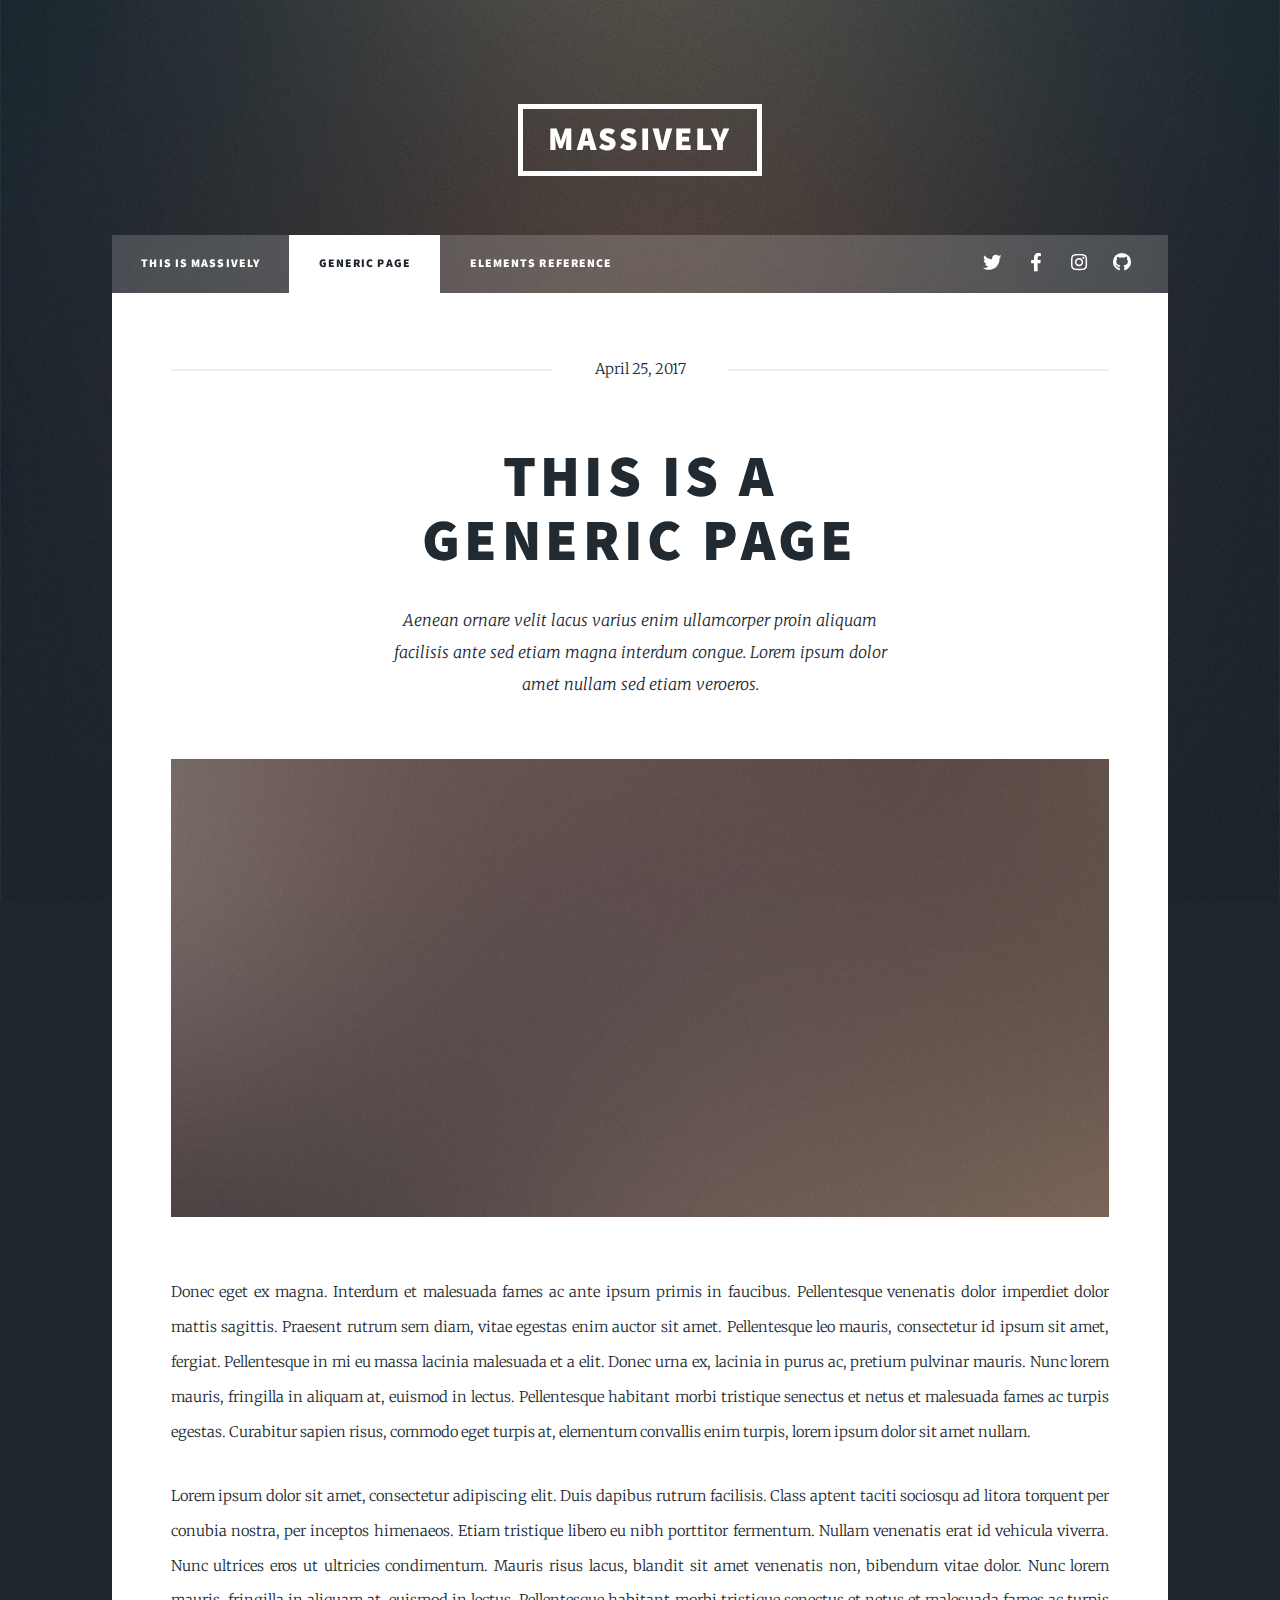
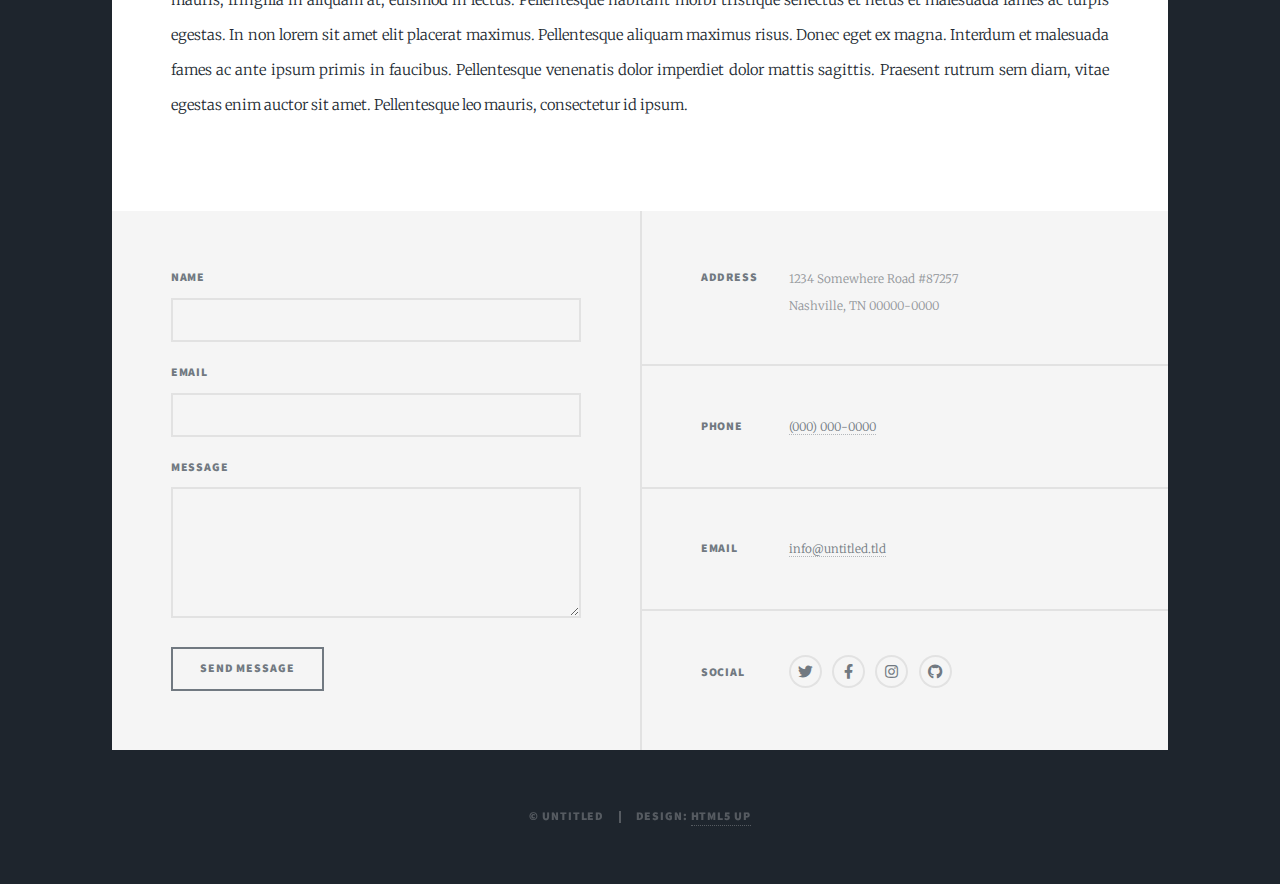
==== generic.html @ 3fdf1ded "Github Pages" ====
<!DOCTYPE HTML>
<!--
	Massively by HTML5 UP
	html5up.net | @ajlkn
	Free for personal and commercial use under the CCA 3.0 license (html5up.net/license)
-->
<html>
	<head>
		<title>Generic Page - Massively by HTML5 UP</title>
		<meta charset="utf-8" />
		<meta name="viewport" content="width=device-width, initial-scale=1, user-scalable=no" />
		<link rel="stylesheet" href="assets/css/main.css" />
		<noscript><link rel="stylesheet" href="assets/css/noscript.css" /></noscript>
	</head>
	<body class="is-preload">

		<!-- Wrapper -->
			<div id="wrapper">

				<!-- Header -->
					<header id="header">
						<a href="index.html" class="logo">Massively</a>
					</header>

				<!-- Nav -->
					<nav id="nav">
						<ul class="links">
							<li><a href="index.html">This is Massively</a></li>
							<li class="active"><a href="generic.html">Generic Page</a></li>
							<li><a href="elements.html">Elements Reference</a></li>
						</ul>
						<ul class="icons">
							<li><a href="#" class="icon brands fa-twitter"><span class="label">Twitter</span></a></li>
							<li><a href="#" class="icon brands fa-facebook-f"><span class="label">Facebook</span></a></li>
							<li><a href="#" class="icon brands fa-instagram"><span class="label">Instagram</span></a></li>
							<li><a href="#" class="icon brands fa-github"><span class="label">GitHub</span></a></li>
						</ul>
					</nav>

				<!-- Main -->
					<div id="main">

						<!-- Post -->
							<section class="post">
								<header class="major">
									<span class="date">April 25, 2017</span>
									<h1>This is a<br />
									Generic Page</h1>
									<p>Aenean ornare velit lacus varius enim ullamcorper proin aliquam<br />
									facilisis ante sed etiam magna interdum congue. Lorem ipsum dolor<br />
									amet nullam sed etiam veroeros.</p>
								</header>
								<div class="image main"><img src="images/pic01.jpg" alt="" /></div>
								<p>Donec eget ex magna. Interdum et malesuada fames ac ante ipsum primis in faucibus. Pellentesque venenatis dolor imperdiet dolor mattis sagittis. Praesent rutrum sem diam, vitae egestas enim auctor sit amet. Pellentesque leo mauris, consectetur id ipsum sit amet, fergiat. Pellentesque in mi eu massa lacinia malesuada et a elit. Donec urna ex, lacinia in purus ac, pretium pulvinar mauris. Nunc lorem mauris, fringilla in aliquam at, euismod in lectus. Pellentesque habitant morbi tristique senectus et netus et malesuada fames ac turpis egestas. Curabitur sapien risus, commodo eget turpis at, elementum convallis enim turpis, lorem ipsum dolor sit amet nullam.</p>
								<p>Lorem ipsum dolor sit amet, consectetur adipiscing elit. Duis dapibus rutrum facilisis. Class aptent taciti sociosqu ad litora torquent per conubia nostra, per inceptos himenaeos. Etiam tristique libero eu nibh porttitor fermentum. Nullam venenatis erat id vehicula viverra. Nunc ultrices eros ut ultricies condimentum. Mauris risus lacus, blandit sit amet venenatis non, bibendum vitae dolor. Nunc lorem mauris, fringilla in aliquam at, euismod in lectus. Pellentesque habitant morbi tristique senectus et netus et malesuada fames ac turpis egestas. In non lorem sit amet elit placerat maximus. Pellentesque aliquam maximus risus. Donec eget ex magna. Interdum et malesuada fames ac ante ipsum primis in faucibus. Pellentesque venenatis dolor imperdiet dolor mattis sagittis. Praesent rutrum sem diam, vitae egestas enim auctor sit amet. Pellentesque leo mauris, consectetur id ipsum.</p>
							</section>

					</div>

				<!-- Footer -->
					<footer id="footer">
						<section>
							<form method="post" action="#">
								<div class="fields">
									<div class="field">
										<label for="name">Name</label>
										<input type="text" name="name" id="name" />
									</div>
									<div class="field">
										<label for="email">Email</label>
										<input type="text" name="email" id="email" />
									</div>
									<div class="field">
										<label for="message">Message</label>
										<textarea name="message" id="message" rows="3"></textarea>
									</div>
								</div>
								<ul class="actions">
									<li><input type="submit" value="Send Message" /></li>
								</ul>
							</form>
						</section>
						<section class="split contact">
							<section class="alt">
								<h3>Address</h3>
								<p>1234 Somewhere Road #87257<br />
								Nashville, TN 00000-0000</p>
							</section>
							<section>
								<h3>Phone</h3>
								<p><a href="#">(000) 000-0000</a></p>
							</section>
							<section>
								<h3>Email</h3>
								<p><a href="#">info@untitled.tld</a></p>
							</section>
							<section>
								<h3>Social</h3>
								<ul class="icons alt">
									<li><a href="#" class="icon brands alt fa-twitter"><span class="label">Twitter</span></a></li>
									<li><a href="#" class="icon brands alt fa-facebook-f"><span class="label">Facebook</span></a></li>
									<li><a href="#" class="icon brands alt fa-instagram"><span class="label">Instagram</span></a></li>
									<li><a href="#" class="icon brands alt fa-github"><span class="label">GitHub</span></a></li>
								</ul>
							</section>
						</section>
					</footer>

				<!-- Copyright -->
					<div id="copyright">
						<ul><li>&copy; Untitled</li><li>Design: <a href="https://html5up.net">HTML5 UP</a></li></ul>
					</div>

			</div>

		<!-- Scripts -->
			<script src="assets/js/jquery.min.js"></script>
			<script src="assets/js/jquery.scrollex.min.js"></script>
			<script src="assets/js/jquery.scrolly.min.js"></script>
			<script src="assets/js/browser.min.js"></script>
			<script src="assets/js/breakpoints.min.js"></script>
			<script src="assets/js/util.js"></script>
			<script src="assets/js/main.js"></script>

	</body>
</html>
---- assets/css/main.css ----
@import url(fontawesome-all.min.css);
@import url("https://fonts.googleapis.com/css?family=Merriweather:300,700,300italic,700italic|Source+Sans+Pro:900");

/*
	Massively by HTML5 UP
	html5up.net | @ajlkn
	Free for personal and commercial use under the CCA 3.0 license (html5up.net/license)
*/

html, body, div, span, applet, object,
iframe, h1, h2, h3, h4, h5, h6, p, blockquote,
pre, a, abbr, acronym, address, big, cite,
code, del, dfn, em, img, ins, kbd, q, s, samp,
small, strike, strong, sub, sup, tt, var, b,
u, i, center, dl, dt, dd, ol, ul, li, fieldset,
form, label, legend, table, caption, tbody,
tfoot, thead, tr, th, td, article, aside,
canvas, details, embed, figure, figcaption,
footer, header, hgroup, menu, nav, output, ruby,
section, summary, time, mark, audio, video {
	margin: 0;
	padding: 0;
	border: 0;
	font-size: 100%;
	font: inherit;
	vertical-align: baseline;}

article, aside, details, figcaption, figure,
footer, header, hgroup, menu, nav, section {
	display: block;}

body {
	line-height: 1;
}

ol, ul {
	list-style: none;
}

blockquote, q {
	quotes: none;
}

	blockquote:before, blockquote:after, q:before, q:after {
		content: '';
		content: none;
	}

table {
	border-collapse: collapse;
	border-spacing: 0;
}

body {
	-webkit-text-size-adjust: none;
}

mark {
	background-color: transparent;
	color: inherit;
}

input::-moz-focus-inner {
	border: 0;
	padding: 0;
}

input, select, textarea {
	-moz-appearance: none;
	-webkit-appearance: none;
	-ms-appearance: none;
	appearance: none;
}

/* Basic */

	@-ms-viewport {
		width: device-width;
	}

	body {
		-ms-overflow-style: scrollbar;
	}

	@media screen and (max-width: 480px) {

		html, body {
			min-width: 320px;
		}

	}

	html {
		box-sizing: border-box;
	}

	*, *:before, *:after {
		box-sizing: inherit;
	}

	body {
		background-color: #1e252d;
	}

		body.is-preload *, body.is-preload *:before, body.is-preload *:after {
			-moz-animation: none !important;
			-webkit-animation: none !important;
			-ms-animation: none !important;
			animation: none !important;
			-moz-transition: none !important;
			-webkit-transition: none !important;
			-ms-transition: none !important;
			transition: none !important;
		}

/* Type */

	html {
		font-size: 16pt;
	}

		@media screen and (max-width: 1680px) {

			html {
				font-size: 12pt;
			}

		}

		@media screen and (max-width: 1280px) {

			html {
				font-size: 11pt;
			}

		}

		@media screen and (max-width: 360px) {

			html {
				font-size: 10pt;
			}

		}

	body {
		color: #212931;
	}

	body, input, select, textarea {
		font-family: "Merriweather", Georgia, serif;
		font-weight: 300;
		font-size: 1rem;
		line-height: 2.375;
	}

	a {
		-moz-transition: color 0.2s ease-in-out, background-color 0.2s ease-in-out, border-color 0.2s ease-in-out, box-shadow 0.2s ease-in-out;
		-webkit-transition: color 0.2s ease-in-out, background-color 0.2s ease-in-out, border-color 0.2s ease-in-out, box-shadow 0.2s ease-in-out;
		-ms-transition: color 0.2s ease-in-out, background-color 0.2s ease-in-out, border-color 0.2s ease-in-out, box-shadow 0.2s ease-in-out;
		transition: color 0.2s ease-in-out, background-color 0.2s ease-in-out, border-color 0.2s ease-in-out, box-shadow 0.2s ease-in-out;
		border-bottom: dotted 1px;
		text-decoration: none;
	}

		a:hover {
			border-bottom-color: transparent;
		}

	strong, b {
		font-weight: 600;
	}

	em, i {
		font-style: italic;
	}

	p {
		text-align: justify;
		margin: 0 0 2rem 0;
	}

	h1, h2, h3, h4, h5, h6 {
		font-family: "Source Sans Pro", Helvetica, sans-serif;
		font-weight: 900;
		line-height: 1.5;
		letter-spacing: 0.075em;
		text-transform: uppercase;
		margin: 0 0 1rem 0;
	}

		h1 a, h2 a, h3 a, h4 a, h5 a, h6 a {
			border-bottom: 0;
			color: inherit;
			text-decoration: none;
		}

	h1 {
		font-size: 4rem;
		line-height: 1.1;
		margin: 0 0 2rem 0;
	}

	h2 {
		font-size: 1.75rem;
		line-height: 1.3;
		margin: 0 0 1.5rem 0;
	}

	h3 {
		font-size: 1.25rem;
		margin: 0 0 1.5rem 0;
	}

	h4 {
		font-size: 1rem;
	}

	h5 {
		font-size: 0.9rem;
	}

	h6 {
		font-size: 0.8rem;
	}

	sub {
		font-size: 0.8rem;
		position: relative;
		top: 0.5rem;
	}

	sup {
		font-size: 0.8rem;
		position: relative;
		top: -0.5rem;
	}

	blockquote {
		border-left: solid 4px;
		font-style: italic;
		margin: 0 0 2rem 0;
		padding: 0.5rem 0 0.5rem 2rem;
	}

	code {
		border: solid 2px;
		font-family: "Courier New", monospace;
		font-size: 0.9rem;
		margin: 0 0.25rem;
		padding: 0.25rem 0.65rem;
	}

	pre {
		-webkit-overflow-scrolling: touch;
		font-family: "Courier New", monospace;
		font-size: 0.9rem;
		margin: 0 0 2rem 0;
	}

		pre code {
			display: block;
			line-height: 1.75;
			padding: 1rem 1.5rem;
			overflow-x: auto;
		}

	hr {
		border: 0;
		border-bottom: solid 2px;
		margin: 3rem 0;
	}

		hr.major {
			margin: 5rem 0;
		}

	.align-left {
		text-align: left;
	}

	.align-center {
		text-align: center;
	}

	.align-right {
		text-align: right;
	}

	input, select, textarea {
		color: #212931;
	}

	a {
		color: #212931;
		border-bottom-color: rgba(33, 41, 49, 0.5);
	}

		a:hover {
			border-bottom-color: transparent;
			color: #18bfef !important;
		}

	strong, b {
		color: #212931;
	}

	h1, h2, h3, h4, h5, h6 {
		color: #212931;
	}

	blockquote {
		border-left-color: #eeeeee;
	}

	code {
		background: rgba(220, 220, 220, 0.25);
		border-color: #eeeeee;
	}

	hr {
		border-bottom-color: #eeeeee;
	}

/* Row */

	.row {
		display: flex;
		flex-wrap: wrap;
		box-sizing: border-box;
		align-items: stretch;
	}

		.row > * {
			box-sizing: border-box;
		}

		.row.gtr-uniform > * > :last-child {
			margin-bottom: 0;
		}

		.row.aln-left {
			justify-content: flex-start;
		}

		.row.aln-center {
			justify-content: center;
		}

		.row.aln-right {
			justify-content: flex-end;
		}

		.row.aln-top {
			align-items: flex-start;
		}

		.row.aln-middle {
			align-items: center;
		}

		.row.aln-bottom {
			align-items: flex-end;
		}

		.row > .imp {
			order: -1;
		}

		.row > .col-1 {
			width: 8.33333%;
		}

		.row > .off-1 {
			margin-left: 8.33333%;
		}

		.row > .col-2 {
			width: 16.66667%;
		}

		.row > .off-2 {
			margin-left: 16.66667%;
		}

		.row > .col-3 {
			width: 25%;
		}

		.row > .off-3 {
			margin-left: 25%;
		}

		.row > .col-4 {
			width: 33.33333%;
		}

		.row > .off-4 {
			margin-left: 33.33333%;
		}

		.row > .col-5 {
			width: 41.66667%;
		}

		.row > .off-5 {
			margin-left: 41.66667%;
		}

		.row > .col-6 {
			width: 50%;
		}

		.row > .off-6 {
			margin-left: 50%;
		}

		.row > .col-7 {
			width: 58.33333%;
		}

		.row > .off-7 {
			margin-left: 58.33333%;
		}

		.row > .col-8 {
			width: 66.66667%;
		}

		.row > .off-8 {
			margin-left: 66.66667%;
		}

		.row > .col-9 {
			width: 75%;
		}

		.row > .off-9 {
			margin-left: 75%;
		}

		.row > .col-10 {
			width: 83.33333%;
		}

		.row > .off-10 {
			margin-left: 83.33333%;
		}

		.row > .col-11 {
			width: 91.66667%;
		}

		.row > .off-11 {
			margin-left: 91.66667%;
		}

		.row > .col-12 {
			width: 100%;
		}

		.row > .off-12 {
			margin-left: 100%;
		}

		.row.gtr-0 {
			margin-top: 0;
			margin-left: 0rem;
		}

			.row.gtr-0 > * {
				padding: 0 0 0 0rem;
			}

			.row.gtr-0.gtr-uniform {
				margin-top: 0rem;
			}

				.row.gtr-0.gtr-uniform > * {
					padding-top: 0rem;
				}

		.row.gtr-25 {
			margin-top: 0;
			margin-left: -0.375rem;
		}

			.row.gtr-25 > * {
				padding: 0 0 0 0.375rem;
			}

			.row.gtr-25.gtr-uniform {
				margin-top: -0.375rem;
			}

				.row.gtr-25.gtr-uniform > * {
					padding-top: 0.375rem;
				}

		.row.gtr-50 {
			margin-top: 0;
			margin-left: -0.75rem;
		}

			.row.gtr-50 > * {
				padding: 0 0 0 0.75rem;
			}

			.row.gtr-50.gtr-uniform {
				margin-top: -0.75rem;
			}

				.row.gtr-50.gtr-uniform > * {
					padding-top: 0.75rem;
				}

		.row {
			margin-top: 0;
			margin-left: -1.5rem;
		}

			.row > * {
				padding: 0 0 0 1.5rem;
			}

			.row.gtr-uniform {
				margin-top: -1.5rem;
			}

				.row.gtr-uniform > * {
					padding-top: 1.5rem;
				}

		.row.gtr-150 {
			margin-top: 0;
			margin-left: -2.25rem;
		}

			.row.gtr-150 > * {
				padding: 0 0 0 2.25rem;
			}

			.row.gtr-150.gtr-uniform {
				margin-top: -2.25rem;
			}

				.row.gtr-150.gtr-uniform > * {
					padding-top: 2.25rem;
				}

		.row.gtr-200 {
			margin-top: 0;
			margin-left: -3rem;
		}

			.row.gtr-200 > * {
				padding: 0 0 0 3rem;
			}

			.row.gtr-200.gtr-uniform {
				margin-top: -3rem;
			}

				.row.gtr-200.gtr-uniform > * {
					padding-top: 3rem;
				}

		@media screen and (max-width: 1680px) {

			.row {
				display: flex;
				flex-wrap: wrap;
				box-sizing: border-box;
				align-items: stretch;
			}

				.row > * {
					box-sizing: border-box;
				}

				.row.gtr-uniform > * > :last-child {
					margin-bottom: 0;
				}

				.row.aln-left {
					justify-content: flex-start;
				}

				.row.aln-center {
					justify-content: center;
				}

				.row.aln-right {
					justify-content: flex-end;
				}

				.row.aln-top {
					align-items: flex-start;
				}

				.row.aln-middle {
					align-items: center;
				}

				.row.aln-bottom {
					align-items: flex-end;
				}

				.row > .imp-xlarge {
					order: -1;
				}

				.row > .col-1-xlarge {
					width: 8.33333%;
				}

				.row > .off-1-xlarge {
					margin-left: 8.33333%;
				}

				.row > .col-2-xlarge {
					width: 16.66667%;
				}

				.row > .off-2-xlarge {
					margin-left: 16.66667%;
				}

				.row > .col-3-xlarge {
					width: 25%;
				}

				.row > .off-3-xlarge {
					margin-left: 25%;
				}

				.row > .col-4-xlarge {
					width: 33.33333%;
				}

				.row > .off-4-xlarge {
					margin-left: 33.33333%;
				}

				.row > .col-5-xlarge {
					width: 41.66667%;
				}

				.row > .off-5-xlarge {
					margin-left: 41.66667%;
				}

				.row > .col-6-xlarge {
					width: 50%;
				}

				.row > .off-6-xlarge {
					margin-left: 50%;
				}

				.row > .col-7-xlarge {
					width: 58.33333%;
				}

				.row > .off-7-xlarge {
					margin-left: 58.33333%;
				}

				.row > .col-8-xlarge {
					width: 66.66667%;
				}

				.row > .off-8-xlarge {
					margin-left: 66.66667%;
				}

				.row > .col-9-xlarge {
					width: 75%;
				}

				.row > .off-9-xlarge {
					margin-left: 75%;
				}

				.row > .col-10-xlarge {
					width: 83.33333%;
				}

				.row > .off-10-xlarge {
					margin-left: 83.33333%;
				}

				.row > .col-11-xlarge {
					width: 91.66667%;
				}

				.row > .off-11-xlarge {
					margin-left: 91.66667%;
				}

				.row > .col-12-xlarge {
					width: 100%;
				}

				.row > .off-12-xlarge {
					margin-left: 100%;
				}

				.row.gtr-0 {
					margin-top: 0;
					margin-left: 0rem;
				}

					.row.gtr-0 > * {
						padding: 0 0 0 0rem;
					}

					.row.gtr-0.gtr-uniform {
						margin-top: 0rem;
					}

						.row.gtr-0.gtr-uniform > * {
							padding-top: 0rem;
						}

				.row.gtr-25 {
					margin-top: 0;
					margin-left: -0.375rem;
				}

					.row.gtr-25 > * {
						padding: 0 0 0 0.375rem;
					}

					.row.gtr-25.gtr-uniform {
						margin-top: -0.375rem;
					}

						.row.gtr-25.gtr-uniform > * {
							padding-top: 0.375rem;
						}

				.row.gtr-50 {
					margin-top: 0;
					margin-left: -0.75rem;
				}

					.row.gtr-50 > * {
						padding: 0 0 0 0.75rem;
					}

					.row.gtr-50.gtr-uniform {
						margin-top: -0.75rem;
					}

						.row.gtr-50.gtr-uniform > * {
							padding-top: 0.75rem;
						}

				.row {
					margin-top: 0;
					margin-left: -1.5rem;
				}

					.row > * {
						padding: 0 0 0 1.5rem;
					}

					.row.gtr-uniform {
						margin-top: -1.5rem;
					}

						.row.gtr-uniform > * {
							padding-top: 1.5rem;
						}

				.row.gtr-150 {
					margin-top: 0;
					margin-left: -2.25rem;
				}

					.row.gtr-150 > * {
						padding: 0 0 0 2.25rem;
					}

					.row.gtr-150.gtr-uniform {
						margin-top: -2.25rem;
					}

						.row.gtr-150.gtr-uniform > * {
							padding-top: 2.25rem;
						}

				.row.gtr-200 {
					margin-top: 0;
					margin-left: -3rem;
				}

					.row.gtr-200 > * {
						padding: 0 0 0 3rem;
					}

					.row.gtr-200.gtr-uniform {
						margin-top: -3rem;
					}

						.row.gtr-200.gtr-uniform > * {
							padding-top: 3rem;
						}

		}

		@media screen and (max-width: 1280px) {

			.row {
				display: flex;
				flex-wrap: wrap;
				box-sizing: border-box;
				align-items: stretch;
			}

				.row > * {
					box-sizing: border-box;
				}

				.row.gtr-uniform > * > :last-child {
					margin-bottom: 0;
				}

				.row.aln-left {
					justify-content: flex-start;
				}

				.row.aln-center {
					justify-content: center;
				}

				.row.aln-right {
					justify-content: flex-end;
				}

				.row.aln-top {
					align-items: flex-start;
				}

				.row.aln-middle {
					align-items: center;
				}

				.row.aln-bottom {
					align-items: flex-end;
				}

				.row > .imp-large {
					order: -1;
				}

				.row > .col-1-large {
					width: 8.33333%;
				}

				.row > .off-1-large {
					margin-left: 8.33333%;
				}

				.row > .col-2-large {
					width: 16.66667%;
				}

				.row > .off-2-large {
					margin-left: 16.66667%;
				}

				.row > .col-3-large {
					width: 25%;
				}

				.row > .off-3-large {
					margin-left: 25%;
				}

				.row > .col-4-large {
					width: 33.33333%;
				}

				.row > .off-4-large {
					margin-left: 33.33333%;
				}

				.row > .col-5-large {
					width: 41.66667%;
				}

				.row > .off-5-large {
					margin-left: 41.66667%;
				}

				.row > .col-6-large {
					width: 50%;
				}

				.row > .off-6-large {
					margin-left: 50%;
				}

				.row > .col-7-large {
					width: 58.33333%;
				}

				.row > .off-7-large {
					margin-left: 58.33333%;
				}

				.row > .col-8-large {
					width: 66.66667%;
				}

				.row > .off-8-large {
					margin-left: 66.66667%;
				}

				.row > .col-9-large {
					width: 75%;
				}

				.row > .off-9-large {
					margin-left: 75%;
				}

				.row > .col-10-large {
					width: 83.33333%;
				}

				.row > .off-10-large {
					margin-left: 83.33333%;
				}

				.row > .col-11-large {
					width: 91.66667%;
				}

				.row > .off-11-large {
					margin-left: 91.66667%;
				}

				.row > .col-12-large {
					width: 100%;
				}

				.row > .off-12-large {
					margin-left: 100%;
				}

				.row.gtr-0 {
					margin-top: 0;
					margin-left: 0rem;
				}

					.row.gtr-0 > * {
						padding: 0 0 0 0rem;
					}

					.row.gtr-0.gtr-uniform {
						margin-top: 0rem;
					}

						.row.gtr-0.gtr-uniform > * {
							padding-top: 0rem;
						}

				.row.gtr-25 {
					margin-top: 0;
					margin-left: -0.375rem;
				}

					.row.gtr-25 > * {
						padding: 0 0 0 0.375rem;
					}

					.row.gtr-25.gtr-uniform {
						margin-top: -0.375rem;
					}

						.row.gtr-25.gtr-uniform > * {
							padding-top: 0.375rem;
						}

				.row.gtr-50 {
					margin-top: 0;
					margin-left: -0.75rem;
				}

					.row.gtr-50 > * {
						padding: 0 0 0 0.75rem;
					}

					.row.gtr-50.gtr-uniform {
						margin-top: -0.75rem;
					}

						.row.gtr-50.gtr-uniform > * {
							padding-top: 0.75rem;
						}

				.row {
					margin-top: 0;
					margin-left: -1.5rem;
				}

					.row > * {
						padding: 0 0 0 1.5rem;
					}

					.row.gtr-uniform {
						margin-top: -1.5rem;
					}

						.row.gtr-uniform > * {
							padding-top: 1.5rem;
						}

				.row.gtr-150 {
					margin-top: 0;
					margin-left: -2.25rem;
				}

					.row.gtr-150 > * {
						padding: 0 0 0 2.25rem;
					}

					.row.gtr-150.gtr-uniform {
						margin-top: -2.25rem;
					}

						.row.gtr-150.gtr-uniform > * {
							padding-top: 2.25rem;
						}

				.row.gtr-200 {
					margin-top: 0;
					margin-left: -3rem;
				}

					.row.gtr-200 > * {
						padding: 0 0 0 3rem;
					}

					.row.gtr-200.gtr-uniform {
						margin-top: -3rem;
					}

						.row.gtr-200.gtr-uniform > * {
							padding-top: 3rem;
						}

		}

		@media screen and (max-width: 980px) {

			.row {
				display: flex;
				flex-wrap: wrap;
				box-sizing: border-box;
				align-items: stretch;
			}

				.row > * {
					box-sizing: border-box;
				}

				.row.gtr-uniform > * > :last-child {
					margin-bottom: 0;
				}

				.row.aln-left {
					justify-content: flex-start;
				}

				.row.aln-center {
					justify-content: center;
				}

				.row.aln-right {
					justify-content: flex-end;
				}

				.row.aln-top {
					align-items: flex-start;
				}

				.row.aln-middle {
					align-items: center;
				}

				.row.aln-bottom {
					align-items: flex-end;
				}

				.row > .imp-medium {
					order: -1;
				}

				.row > .col-1-medium {
					width: 8.33333%;
				}

				.row > .off-1-medium {
					margin-left: 8.33333%;
				}

				.row > .col-2-medium {
					width: 16.66667%;
				}

				.row > .off-2-medium {
					margin-left: 16.66667%;
				}

				.row > .col-3-medium {
					width: 25%;
				}

				.row > .off-3-medium {
					margin-left: 25%;
				}

				.row > .col-4-medium {
					width: 33.33333%;
				}

				.row > .off-4-medium {
					margin-left: 33.33333%;
				}

				.row > .col-5-medium {
					width: 41.66667%;
				}

				.row > .off-5-medium {
					margin-left: 41.66667%;
				}

				.row > .col-6-medium {
					width: 50%;
				}

				.row > .off-6-medium {
					margin-left: 50%;
				}

				.row > .col-7-medium {
					width: 58.33333%;
				}

				.row > .off-7-medium {
					margin-left: 58.33333%;
				}

				.row > .col-8-medium {
					width: 66.66667%;
				}

				.row > .off-8-medium {
					margin-left: 66.66667%;
				}

				.row > .col-9-medium {
					width: 75%;
				}

				.row > .off-9-medium {
					margin-left: 75%;
				}

				.row > .col-10-medium {
					width: 83.33333%;
				}

				.row > .off-10-medium {
					margin-left: 83.33333%;
				}

				.row > .col-11-medium {
					width: 91.66667%;
				}

				.row > .off-11-medium {
					margin-left: 91.66667%;
				}

				.row > .col-12-medium {
					width: 100%;
				}

				.row > .off-12-medium {
					margin-left: 100%;
				}

				.row.gtr-0 {
					margin-top: 0;
					margin-left: 0rem;
				}

					.row.gtr-0 > * {
						padding: 0 0 0 0rem;
					}

					.row.gtr-0.gtr-uniform {
						margin-top: 0rem;
					}

						.row.gtr-0.gtr-uniform > * {
							padding-top: 0rem;
						}

				.row.gtr-25 {
					margin-top: 0;
					margin-left: -0.375rem;
				}

					.row.gtr-25 > * {
						padding: 0 0 0 0.375rem;
					}

					.row.gtr-25.gtr-uniform {
						margin-top: -0.375rem;
					}

						.row.gtr-25.gtr-uniform > * {
							padding-top: 0.375rem;
						}

				.row.gtr-50 {
					margin-top: 0;
					margin-left: -0.75rem;
				}

					.row.gtr-50 > * {
						padding: 0 0 0 0.75rem;
					}

					.row.gtr-50.gtr-uniform {
						margin-top: -0.75rem;
					}

						.row.gtr-50.gtr-uniform > * {
							padding-top: 0.75rem;
						}

				.row {
					margin-top: 0;
					margin-left: -1.5rem;
				}

					.row > * {
						padding: 0 0 0 1.5rem;
					}

					.row.gtr-uniform {
						margin-top: -1.5rem;
					}

						.row.gtr-uniform > * {
							padding-top: 1.5rem;
						}

				.row.gtr-150 {
					margin-top: 0;
					margin-left: -2.25rem;
				}

					.row.gtr-150 > * {
						padding: 0 0 0 2.25rem;
					}

					.row.gtr-150.gtr-uniform {
						margin-top: -2.25rem;
					}

						.row.gtr-150.gtr-uniform > * {
							padding-top: 2.25rem;
						}

				.row.gtr-200 {
					margin-top: 0;
					margin-left: -3rem;
				}

					.row.gtr-200 > * {
						padding: 0 0 0 3rem;
					}

					.row.gtr-200.gtr-uniform {
						margin-top: -3rem;
					}

						.row.gtr-200.gtr-uniform > * {
							padding-top: 3rem;
						}

		}

		@media screen and (max-width: 736px) {

			.row {
				display: flex;
				flex-wrap: wrap;
				box-sizing: border-box;
				align-items: stretch;
			}

				.row > * {
					box-sizing: border-box;
				}

				.row.gtr-uniform > * > :last-child {
					margin-bottom: 0;
				}

				.row.aln-left {
					justify-content: flex-start;
				}

				.row.aln-center {
					justify-content: center;
				}

				.row.aln-right {
					justify-content: flex-end;
				}

				.row.aln-top {
					align-items: flex-start;
				}

				.row.aln-middle {
					align-items: center;
				}

				.row.aln-bottom {
					align-items: flex-end;
				}

				.row > .imp-small {
					order: -1;
				}

				.row > .col-1-small {
					width: 8.33333%;
				}

				.row > .off-1-small {
					margin-left: 8.33333%;
				}

				.row > .col-2-small {
					width: 16.66667%;
				}

				.row > .off-2-small {
					margin-left: 16.66667%;
				}

				.row > .col-3-small {
					width: 25%;
				}

				.row > .off-3-small {
					margin-left: 25%;
				}

				.row > .col-4-small {
					width: 33.33333%;
				}

				.row > .off-4-small {
					margin-left: 33.33333%;
				}

				.row > .col-5-small {
					width: 41.66667%;
				}

				.row > .off-5-small {
					margin-left: 41.66667%;
				}

				.row > .col-6-small {
					width: 50%;
				}

				.row > .off-6-small {
					margin-left: 50%;
				}

				.row > .col-7-small {
					width: 58.33333%;
				}

				.row > .off-7-small {
					margin-left: 58.33333%;
				}

				.row > .col-8-small {
					width: 66.66667%;
				}

				.row > .off-8-small {
					margin-left: 66.66667%;
				}

				.row > .col-9-small {
					width: 75%;
				}

				.row > .off-9-small {
					margin-left: 75%;
				}

				.row > .col-10-small {
					width: 83.33333%;
				}

				.row > .off-10-small {
					margin-left: 83.33333%;
				}

				.row > .col-11-small {
					width: 91.66667%;
				}

				.row > .off-11-small {
					margin-left: 91.66667%;
				}

				.row > .col-12-small {
					width: 100%;
				}

				.row > .off-12-small {
					margin-left: 100%;
				}

				.row.gtr-0 {
					margin-top: 0;
					margin-left: 0rem;
				}

					.row.gtr-0 > * {
						padding: 0 0 0 0rem;
					}

					.row.gtr-0.gtr-uniform {
						margin-top: 0rem;
					}

						.row.gtr-0.gtr-uniform > * {
							padding-top: 0rem;
						}

				.row.gtr-25 {
					margin-top: 0;
					margin-left: -0.375rem;
				}

					.row.gtr-25 > * {
						padding: 0 0 0 0.375rem;
					}

					.row.gtr-25.gtr-uniform {
						margin-top: -0.375rem;
					}

						.row.gtr-25.gtr-uniform > * {
							padding-top: 0.375rem;
						}

				.row.gtr-50 {
					margin-top: 0;
					margin-left: -0.75rem;
				}

					.row.gtr-50 > * {
						padding: 0 0 0 0.75rem;
					}

					.row.gtr-50.gtr-uniform {
						margin-top: -0.75rem;
					}

						.row.gtr-50.gtr-uniform > * {
							padding-top: 0.75rem;
						}

				.row {
					margin-top: 0;
					margin-left: -1.5rem;
				}

					.row > * {
						padding: 0 0 0 1.5rem;
					}

					.row.gtr-uniform {
						margin-top: -1.5rem;
					}

						.row.gtr-uniform > * {
							padding-top: 1.5rem;
						}

				.row.gtr-150 {
					margin-top: 0;
					margin-left: -2.25rem;
				}

					.row.gtr-150 > * {
						padding: 0 0 0 2.25rem;
					}

					.row.gtr-150.gtr-uniform {
						margin-top: -2.25rem;
					}

						.row.gtr-150.gtr-uniform > * {
							padding-top: 2.25rem;
						}

				.row.gtr-200 {
					margin-top: 0;
					margin-left: -3rem;
				}

					.row.gtr-200 > * {
						padding: 0 0 0 3rem;
					}

					.row.gtr-200.gtr-uniform {
						margin-top: -3rem;
					}

						.row.gtr-200.gtr-uniform > * {
							padding-top: 3rem;
						}

		}

		@media screen and (max-width: 480px) {

			.row {
				display: flex;
				flex-wrap: wrap;
				box-sizing: border-box;
				align-items: stretch;
			}

				.row > * {
					box-sizing: border-box;
				}

				.row.gtr-uniform > * > :last-child {
					margin-bottom: 0;
				}

				.row.aln-left {
					justify-content: flex-start;
				}

				.row.aln-center {
					justify-content: center;
				}

				.row.aln-right {
					justify-content: flex-end;
				}

				.row.aln-top {
					align-items: flex-start;
				}

				.row.aln-middle {
					align-items: center;
				}

				.row.aln-bottom {
					align-items: flex-end;
				}

				.row > .imp-xsmall {
					order: -1;
				}

				.row > .col-1-xsmall {
					width: 8.33333%;
				}

				.row > .off-1-xsmall {
					margin-left: 8.33333%;
				}

				.row > .col-2-xsmall {
					width: 16.66667%;
				}

				.row > .off-2-xsmall {
					margin-left: 16.66667%;
				}

				.row > .col-3-xsmall {
					width: 25%;
				}

				.row > .off-3-xsmall {
					margin-left: 25%;
				}

				.row > .col-4-xsmall {
					width: 33.33333%;
				}

				.row > .off-4-xsmall {
					margin-left: 33.33333%;
				}

				.row > .col-5-xsmall {
					width: 41.66667%;
				}

				.row > .off-5-xsmall {
					margin-left: 41.66667%;
				}

				.row > .col-6-xsmall {
					width: 50%;
				}

				.row > .off-6-xsmall {
					margin-left: 50%;
				}

				.row > .col-7-xsmall {
					width: 58.33333%;
				}

				.row > .off-7-xsmall {
					margin-left: 58.33333%;
				}

				.row > .col-8-xsmall {
					width: 66.66667%;
				}

				.row > .off-8-xsmall {
					margin-left: 66.66667%;
				}

				.row > .col-9-xsmall {
					width: 75%;
				}

				.row > .off-9-xsmall {
					margin-left: 75%;
				}

				.row > .col-10-xsmall {
					width: 83.33333%;
				}

				.row > .off-10-xsmall {
					margin-left: 83.33333%;
				}

				.row > .col-11-xsmall {
					width: 91.66667%;
				}

				.row > .off-11-xsmall {
					margin-left: 91.66667%;
				}

				.row > .col-12-xsmall {
					width: 100%;
				}

				.row > .off-12-xsmall {
					margin-left: 100%;
				}

				.row.gtr-0 {
					margin-top: 0;
					margin-left: 0rem;
				}

					.row.gtr-0 > * {
						padding: 0 0 0 0rem;
					}

					.row.gtr-0.gtr-uniform {
						margin-top: 0rem;
					}

						.row.gtr-0.gtr-uniform > * {
							padding-top: 0rem;
						}

				.row.gtr-25 {
					margin-top: 0;
					margin-left: -0.375rem;
				}

					.row.gtr-25 > * {
						padding: 0 0 0 0.375rem;
					}

					.row.gtr-25.gtr-uniform {
						margin-top: -0.375rem;
					}

						.row.gtr-25.gtr-uniform > * {
							padding-top: 0.375rem;
						}

				.row.gtr-50 {
					margin-top: 0;
					margin-left: -0.75rem;
				}

					.row.gtr-50 > * {
						padding: 0 0 0 0.75rem;
					}

					.row.gtr-50.gtr-uniform {
						margin-top: -0.75rem;
					}

						.row.gtr-50.gtr-uniform > * {
							padding-top: 0.75rem;
						}

				.row {
					margin-top: 0;
					margin-left: -1.5rem;
				}

					.row > * {
						padding: 0 0 0 1.5rem;
					}

					.row.gtr-uniform {
						margin-top: -1.5rem;
					}

						.row.gtr-uniform > * {
							padding-top: 1.5rem;
						}

				.row.gtr-150 {
					margin-top: 0;
					margin-left: -2.25rem;
				}

					.row.gtr-150 > * {
						padding: 0 0 0 2.25rem;
					}

					.row.gtr-150.gtr-uniform {
						margin-top: -2.25rem;
					}

						.row.gtr-150.gtr-uniform > * {
							padding-top: 2.25rem;
						}

				.row.gtr-200 {
					margin-top: 0;
					margin-left: -3rem;
				}

					.row.gtr-200 > * {
						padding: 0 0 0 3rem;
					}

					.row.gtr-200.gtr-uniform {
						margin-top: -3rem;
					}

						.row.gtr-200.gtr-uniform > * {
							padding-top: 3rem;
						}

		}

		@media screen and (max-width: 360px) {

			.row {
				display: flex;
				flex-wrap: wrap;
				box-sizing: border-box;
				align-items: stretch;
			}

				.row > * {
					box-sizing: border-box;
				}

				.row.gtr-uniform > * > :last-child {
					margin-bottom: 0;
				}

				.row.aln-left {
					justify-content: flex-start;
				}

				.row.aln-center {
					justify-content: center;
				}

				.row.aln-right {
					justify-content: flex-end;
				}

				.row.aln-top {
					align-items: flex-start;
				}

				.row.aln-middle {
					align-items: center;
				}

				.row.aln-bottom {
					align-items: flex-end;
				}

				.row > .imp-xxsmall {
					order: -1;
				}

				.row > .col-1-xxsmall {
					width: 8.33333%;
				}

				.row > .off-1-xxsmall {
					margin-left: 8.33333%;
				}

				.row > .col-2-xxsmall {
					width: 16.66667%;
				}

				.row > .off-2-xxsmall {
					margin-left: 16.66667%;
				}

				.row > .col-3-xxsmall {
					width: 25%;
				}

				.row > .off-3-xxsmall {
					margin-left: 25%;
				}

				.row > .col-4-xxsmall {
					width: 33.33333%;
				}

				.row > .off-4-xxsmall {
					margin-left: 33.33333%;
				}

				.row > .col-5-xxsmall {
					width: 41.66667%;
				}

				.row > .off-5-xxsmall {
					margin-left: 41.66667%;
				}

				.row > .col-6-xxsmall {
					width: 50%;
				}

				.row > .off-6-xxsmall {
					margin-left: 50%;
				}

				.row > .col-7-xxsmall {
					width: 58.33333%;
				}

				.row > .off-7-xxsmall {
					margin-left: 58.33333%;
				}

				.row > .col-8-xxsmall {
					width: 66.66667%;
				}

				.row > .off-8-xxsmall {
					margin-left: 66.66667%;
				}

				.row > .col-9-xxsmall {
					width: 75%;
				}

				.row > .off-9-xxsmall {
					margin-left: 75%;
				}

				.row > .col-10-xxsmall {
					width: 83.33333%;
				}

				.row > .off-10-xxsmall {
					margin-left: 83.33333%;
				}

				.row > .col-11-xxsmall {
					width: 91.66667%;
				}

				.row > .off-11-xxsmall {
					margin-left: 91.66667%;
				}

				.row > .col-12-xxsmall {
					width: 100%;
				}

				.row > .off-12-xxsmall {
					margin-left: 100%;
				}

				.row.gtr-0 {
					margin-top: 0;
					margin-left: 0rem;
				}

					.row.gtr-0 > * {
						padding: 0 0 0 0rem;
					}

					.row.gtr-0.gtr-uniform {
						margin-top: 0rem;
					}

						.row.gtr-0.gtr-uniform > * {
							padding-top: 0rem;
						}

				.row.gtr-25 {
					margin-top: 0;
					margin-left: -0.375rem;
				}

					.row.gtr-25 > * {
						padding: 0 0 0 0.375rem;
					}

					.row.gtr-25.gtr-uniform {
						margin-top: -0.375rem;
					}

						.row.gtr-25.gtr-uniform > * {
							padding-top: 0.375rem;
						}

				.row.gtr-50 {
					margin-top: 0;
					margin-left: -0.75rem;
				}

					.row.gtr-50 > * {
						padding: 0 0 0 0.75rem;
					}

					.row.gtr-50.gtr-uniform {
						margin-top: -0.75rem;
					}

						.row.gtr-50.gtr-uniform > * {
							padding-top: 0.75rem;
						}

				.row {
					margin-top: 0;
					margin-left: -1.5rem;
				}

					.row > * {
						padding: 0 0 0 1.5rem;
					}

					.row.gtr-uniform {
						margin-top: -1.5rem;
					}

						.row.gtr-uniform > * {
							padding-top: 1.5rem;
						}

				.row.gtr-150 {
					margin-top: 0;
					margin-left: -2.25rem;
				}

					.row.gtr-150 > * {
						padding: 0 0 0 2.25rem;
					}

					.row.gtr-150.gtr-uniform {
						margin-top: -2.25rem;
					}

						.row.gtr-150.gtr-uniform > * {
							padding-top: 2.25rem;
						}

				.row.gtr-200 {
					margin-top: 0;
					margin-left: -3rem;
				}

					.row.gtr-200 > * {
						padding: 0 0 0 3rem;
					}

					.row.gtr-200.gtr-uniform {
						margin-top: -3rem;
					}

						.row.gtr-200.gtr-uniform > * {
							padding-top: 3rem;
						}

		}

/* Box */

	.box {
		border: solid 2px;
		margin-bottom: 2rem;
		padding: 1.5rem;
	}

		.box > :last-child,
		.box > :last-child > :last-child,
		.box > :last-child > :last-child > :last-child {
			margin-bottom: 0;
		}

		.box.alt {
			border: 0;
			border-radius: 0;
			padding: 0;
		}

	.box {
		border-color: #eeeeee;
	}

/* Button */

	input[type="submit"],
	input[type="reset"],
	input[type="button"],
	button,
	.button {
		-moz-appearance: none;
		-webkit-appearance: none;
		-ms-appearance: none;
		appearance: none;
		-moz-transition: background-color 0.2s ease-in-out, box-shadow 0.2s ease-in-out, color 0.2s ease-in-out;
		-webkit-transition: background-color 0.2s ease-in-out, box-shadow 0.2s ease-in-out, color 0.2s ease-in-out;
		-ms-transition: background-color 0.2s ease-in-out, box-shadow 0.2s ease-in-out, color 0.2s ease-in-out;
		transition: background-color 0.2s ease-in-out, box-shadow 0.2s ease-in-out, color 0.2s ease-in-out;
		border: 0;
		border-radius: 0;
		cursor: pointer;
		display: inline-block;
		font-family: "Source Sans Pro", Helvetica, sans-serif;
		font-size: 0.8rem;
		font-weight: 900;
		letter-spacing: 0.075em;
		height: 3rem;
		line-height: 3rem;
		padding: 0 2rem;
		text-align: center;
		text-decoration: none;
		text-transform: uppercase;
		white-space: nowrap;
	}

		input[type="submit"].icon:before,
		input[type="reset"].icon:before,
		input[type="button"].icon:before,
		button.icon:before,
		.button.icon:before {
			margin-right: 0.5rem;
		}

		input[type="submit"].icon.solo,
		input[type="reset"].icon.solo,
		input[type="button"].icon.solo,
		button.icon.solo,
		.button.icon.solo {
			position: relative;
			width: 4rem;
			height: 4rem;
			line-height: 4rem;
			border-radius: 4rem;
			text-indent: 4rem;
			overflow: hidden;
			padding: 0;
			white-space: nowrap;
		}

			input[type="submit"].icon.solo:before,
			input[type="reset"].icon.solo:before,
			input[type="button"].icon.solo:before,
			button.icon.solo:before,
			.button.icon.solo:before {
				position: absolute;
				display: block;
				top: 0;
				left: 0;
				width: inherit;
				height: inherit;
				line-height: inherit;
				font-size: 1.25rem;
				margin-right: 0;
				text-align: center;
				text-indent: 0;
			}

		input[type="submit"].fit,
		input[type="reset"].fit,
		input[type="button"].fit,
		button.fit,
		.button.fit {
			width: 100%;
		}

		input[type="submit"].small,
		input[type="reset"].small,
		input[type="button"].small,
		button.small,
		.button.small {
			font-size: 0.7rem;
			height: 2.5rem;
			line-height: 2.5rem;
			padding: 0 1.5rem;
		}

		input[type="submit"].large,
		input[type="reset"].large,
		input[type="button"].large,
		button.large,
		.button.large {
			font-size: 0.9rem;
			height: 3.5rem;
			line-height: 3.5rem;
			padding: 0 2.75rem;
		}

		@media screen and (max-width: 980px) {

			input[type="submit"],
			input[type="reset"],
			input[type="button"],
			button,
			.button {
				font-size: 0.9rem;
				height: 3.25rem;
				line-height: 3.25rem;
			}

				input[type="submit"].large,
				input[type="reset"].large,
				input[type="button"].large,
				button.large,
				.button.large {
					font-size: 1rem;
					height: 3.75rem;
					line-height: 3.75rem;
				}

		}

		input[type="submit"].disabled, input[type="submit"]:disabled,
		input[type="reset"].disabled,
		input[type="reset"]:disabled,
		input[type="button"].disabled,
		input[type="button"]:disabled,
		button.disabled,
		button:disabled,
		.button.disabled,
		.button:disabled {
			pointer-events: none;
			opacity: 0.25;
		}

	input[type="submit"],
	input[type="reset"],
	input[type="button"],
	button,
	.button {
		background-color: transparent;
		box-shadow: inset 0 0 0 2px #212931;
		color: #212931 !important;
	}

		input[type="submit"]:hover,
		input[type="reset"]:hover,
		input[type="button"]:hover,
		button:hover,
		.button:hover {
			box-shadow: inset 0 0 0 2px #18bfef;
			color: #18bfef !important;
		}

		input[type="submit"].primary,
		input[type="reset"].primary,
		input[type="button"].primary,
		button.primary,
		.button.primary {
			background-color: #212931;
			box-shadow: none;
			color: #ffffff !important;
		}

			input[type="submit"].primary:hover,
			input[type="reset"].primary:hover,
			input[type="button"].primary:hover,
			button.primary:hover,
			.button.primary:hover {
				background-color: #18bfef;
			}

/* Form */

	form {
		margin: 0 0 2rem 0;
	}

		form > :last-child {
			margin-bottom: 0;
		}

		form > .fields {
			display: -moz-flex;
			display: -webkit-flex;
			display: -ms-flex;
			display: flex;
			-moz-flex-wrap: wrap;
			-webkit-flex-wrap: wrap;
			-ms-flex-wrap: wrap;
			flex-wrap: wrap;
			width: calc(100% + 3rem);
			margin: -1.5rem 0 2rem -1.5rem;
		}

			form > .fields > .field {
				-moz-flex-grow: 0;
				-webkit-flex-grow: 0;
				-ms-flex-grow: 0;
				flex-grow: 0;
				-moz-flex-shrink: 0;
				-webkit-flex-shrink: 0;
				-ms-flex-shrink: 0;
				flex-shrink: 0;
				padding: 1.5rem 0 0 1.5rem;
				width: calc(100% - 1.5rem);
			}

				form > .fields > .field.half {
					width: calc(50% - 0.75rem);
				}

				form > .fields > .field.third {
					width: calc(100%/3 - 0.5rem);
				}

				form > .fields > .field.quarter {
					width: calc(25% - 0.375rem);
				}

		@media screen and (max-width: 480px) {

			form > .fields {
				width: calc(100% + 3rem);
				margin: -1.5rem 0 2rem -1.5rem;
			}

				form > .fields > .field {
					padding: 1.5rem 0 0 1.5rem;
					width: calc(100% - 1.5rem);
				}

					form > .fields > .field.half {
						width: calc(100% - 1.5rem);
					}

					form > .fields > .field.third {
						width: calc(100% - 1.5rem);
					}

					form > .fields > .field.quarter {
						width: calc(100% - 1.5rem);
					}

		}

	label {
		display: block;
		font-family: "Source Sans Pro", Helvetica, sans-serif;
		font-weight: 900;
		line-height: 1.5;
		letter-spacing: 0.075em;
		font-size: 0.8rem;
		text-transform: uppercase;
		margin: 0 0 0.75rem 0;
	}

		@media screen and (max-width: 980px) {

			label {
				font-size: 0.9rem;
			}

		}

	input[type="text"],
	input[type="password"],
	input[type="email"],
	select,
	textarea {
		-moz-appearance: none;
		-webkit-appearance: none;
		-ms-appearance: none;
		appearance: none;
		background: transparent;
		border-radius: 0;
		border: solid 2px;
		color: inherit;
		display: block;
		outline: 0;
		padding: 0 1rem;
		text-decoration: none;
		width: 100%;
	}

		input[type="text"]:invalid,
		input[type="password"]:invalid,
		input[type="email"]:invalid,
		select:invalid,
		textarea:invalid {
			box-shadow: none;
		}

	select {
		background-size: 1.25rem;
		background-repeat: no-repeat;
		background-position: calc(100% - 1rem) center;
		height: 3rem;
		padding-right: 3rem;
		text-overflow: ellipsis;
	}

		select:focus::-ms-value {
			background-color: transparent;
		}

		select::-ms-expand {
			display: none;
		}

	input[type="text"],
	input[type="password"],
	input[type="email"],
	select {
		height: 3rem;
	}

	textarea {
		padding: 0.75rem 1rem;
	}

	input[type="checkbox"],
	input[type="radio"] {
		-moz-appearance: none;
		-webkit-appearance: none;
		-ms-appearance: none;
		appearance: none;
		display: block;
		float: left;
		margin-right: -2rem;
		opacity: 0;
		width: 1rem;
		z-index: -1;
	}

		input[type="checkbox"] + label,
		input[type="radio"] + label {
			text-decoration: none;
			cursor: pointer;
			display: inline-block;
			font-size: 1rem;
			letter-spacing: 0;
			font-family: "Merriweather", Georgia, serif;
			text-transform: none;
			font-weight: 300;
			padding-left: 2.8rem;
			padding-right: 1rem;
			position: relative;
		}

			input[type="checkbox"] + label:before,
			input[type="radio"] + label:before {
				-moz-osx-font-smoothing: grayscale;
				-webkit-font-smoothing: antialiased;
				display: inline-block;
				font-style: normal;
				font-variant: normal;
				text-rendering: auto;
				line-height: 1;
				text-transform: none !important;
				font-family: 'Font Awesome 5 Free';
				font-weight: 900;
			}

			input[type="checkbox"] + label:before,
			input[type="radio"] + label:before {
				border-radius: 0;
				border: solid 2px;
				content: '';
				display: inline-block;
				font-size: 0.8rem;
				height: 1.8rem;
				left: 0;
				line-height: 1.65rem;
				position: absolute;
				text-align: center;
				top: -0.125rem;
				width: 1.8rem;
			}

		input[type="checkbox"]:checked + label:before,
		input[type="radio"]:checked + label:before {
			content: '\f00c';
		}

	input[type="checkbox"] + label:before {
		border-radius: 0;
	}

	input[type="radio"] + label:before {
		border-radius: 100%;
	}

	::-webkit-input-placeholder {
		opacity: 1.0;
	}

	:-moz-placeholder {
		opacity: 1.0;
	}

	::-moz-placeholder {
		opacity: 1.0;
	}

	:-ms-input-placeholder {
		opacity: 1.0;
	}

	label {
		color: #212931;
	}

	input[type="text"],
	input[type="password"],
	input[type="email"],
	select,
	textarea {
		border-color: #eeeeee;
	}

		input[type="text"]:focus,
		input[type="password"]:focus,
		input[type="email"]:focus,
		select:focus,
		textarea:focus {
			border-color: #18bfef;
		}

	select {
		background-image: url("data:image/svg+xml;charset=utf8,%3Csvg xmlns='http://www.w3.org/2000/svg' width='40' height='40' preserveAspectRatio='none' viewBox='0 0 40 40'%3E%3Cpath d='M9.4,12.3l10.4,10.4l10.4-10.4c0.2-0.2,0.5-0.4,0.9-0.4c0.3,0,0.6,0.1,0.9,0.4l3.3,3.3c0.2,0.2,0.4,0.5,0.4,0.9 c0,0.4-0.1,0.6-0.4,0.9L20.7,31.9c-0.2,0.2-0.5,0.4-0.9,0.4c-0.3,0-0.6-0.1-0.9-0.4L4.3,17.3c-0.2-0.2-0.4-0.5-0.4-0.9 c0-0.4,0.1-0.6,0.4-0.9l3.3-3.3c0.2-0.2,0.5-0.4,0.9-0.4S9.1,12.1,9.4,12.3z' fill='%23eeeeee' /%3E%3C/svg%3E");
	}

		select option {
			background-color: #ffffff;
			color: #212931;
		}

	.select-wrapper:before {
		color: #eeeeee;
	}

	input[type="checkbox"] + label,
	input[type="radio"] + label {
		color: #212931;
	}

		input[type="checkbox"] + label:before,
		input[type="radio"] + label:before {
			border-color: #eeeeee;
		}

	input[type="checkbox"]:checked + label:before,
	input[type="radio"]:checked + label:before {
		background-color: #212931;
		border-color: #212931;
		color: #ffffff;
	}

	input[type="checkbox"]:focus + label:before,
	input[type="radio"]:focus + label:before {
		border-color: #18bfef;
	}

	::-webkit-input-placeholder {
		color: #909498 !important;
	}

	:-moz-placeholder {
		color: #909498 !important;
	}

	::-moz-placeholder {
		color: #909498 !important;
	}

	:-ms-input-placeholder {
		color: #909498 !important;
	}

	.formerize-placeholder {
		color: #909498 !important;
	}

/* Icon */

	.icon {
		text-decoration: none;
		border-bottom: none;
		position: relative;
	}

		.icon:before {
			-moz-osx-font-smoothing: grayscale;
			-webkit-font-smoothing: antialiased;
			display: inline-block;
			font-style: normal;
			font-variant: normal;
			text-rendering: auto;
			line-height: 1;
			text-transform: none !important;
			font-family: 'Font Awesome 5 Free';
			font-weight: 400;
		}

		.icon > .label {
			display: none;
		}

		.icon:before {
			line-height: inherit;
		}

		.icon.solid:before {
			font-weight: 900;
		}

		.icon.brands:before {
			font-family: 'Font Awesome 5 Brands';
		}

/* Image */

	.image {
		border: 0;
		display: inline-block;
		position: relative;
	}

		.image img {
			display: block;
		}

		.image.left, .image.right {
			max-width: 40%;
		}

			.image.left img, .image.right img {
				width: 100%;
			}

		.image.left {
			float: left;
			margin: 0 2rem 2rem 0;
			top: 0.75rem;
		}

		.image.right {
			float: right;
			margin: 0 0 2rem 2rem;
			top: 0.75rem;
		}

		.image.fit {
			display: block;
			margin: 2.5rem 0;
			width: 100%;
		}

			.image.fit:first-child {
				margin-top: 0;
			}

			.image.fit img {
				width: 100%;
			}

		.image.main {
			display: block;
			margin: 4rem 0;
			width: 100%;
		}

			.image.main:first-child {
				margin-top: 0;
			}

			.image.main img {
				width: 100%;
			}

		@media screen and (max-width: 736px) {

			.image.fit {
				margin: 2rem 0;
			}

			.image.main {
				margin: 2rem 0;
			}

		}

	a.image {
		overflow: hidden;
	}

		a.image img {
			-moz-transition: -moz-transform 0.2s ease-out;
			-webkit-transition: -webkit-transform 0.2s ease-out;
			-ms-transition: -ms-transform 0.2s ease-out;
			transition: transform 0.2s ease-out;
		}

		a.image:hover img {
			-moz-transform: scale(1.05);
			-webkit-transform: scale(1.05);
			-ms-transform: scale(1.05);
			transform: scale(1.05);
		}

/* Actions */

	ul.actions {
		display: -moz-flex;
		display: -webkit-flex;
		display: -ms-flex;
		display: flex;
		cursor: default;
		list-style: none;
		margin-left: -1rem;
		padding-left: 0;
	}

		ul.actions li {
			padding: 0 0 0 1rem;
			vertical-align: middle;
		}

		ul.actions.special {
			-moz-justify-content: center;
			-webkit-justify-content: center;
			-ms-justify-content: center;
			justify-content: center;
			width: 100%;
			margin-left: 0;
		}

			ul.actions.special li:first-child {
				padding-left: 0;
			}

		ul.actions.stacked {
			-moz-flex-direction: column;
			-webkit-flex-direction: column;
			-ms-flex-direction: column;
			flex-direction: column;
			margin-left: 0;
		}

			ul.actions.stacked li {
				padding: 1.3rem 0 0 0;
			}

				ul.actions.stacked li:first-child {
					padding-top: 0;
				}

		ul.actions.fit {
			width: calc(100% + 1rem);
		}

			ul.actions.fit li {
				-moz-flex-grow: 1;
				-webkit-flex-grow: 1;
				-ms-flex-grow: 1;
				flex-grow: 1;
				-moz-flex-shrink: 1;
				-webkit-flex-shrink: 1;
				-ms-flex-shrink: 1;
				flex-shrink: 1;
				width: 100%;
			}

				ul.actions.fit li > * {
					width: 100%;
				}

			ul.actions.fit.stacked {
				width: 100%;
			}

		@media screen and (max-width: 480px) {

			ul.actions:not(.fixed) {
				-moz-flex-direction: column;
				-webkit-flex-direction: column;
				-ms-flex-direction: column;
				flex-direction: column;
				margin-left: 0;
				width: 100% !important;
			}

				ul.actions:not(.fixed) li {
					-moz-flex-grow: 1;
					-webkit-flex-grow: 1;
					-ms-flex-grow: 1;
					flex-grow: 1;
					-moz-flex-shrink: 1;
					-webkit-flex-shrink: 1;
					-ms-flex-shrink: 1;
					flex-shrink: 1;
					padding: 1rem 0 0 0;
					text-align: center;
					width: 100%;
				}

					ul.actions:not(.fixed) li > * {
						width: 100%;
					}

					ul.actions:not(.fixed) li:first-child {
						padding-top: 0;
					}

					ul.actions:not(.fixed) li input[type="submit"],
					ul.actions:not(.fixed) li input[type="reset"],
					ul.actions:not(.fixed) li input[type="button"],
					ul.actions:not(.fixed) li button,
					ul.actions:not(.fixed) li .button {
						width: 100%;
					}

						ul.actions:not(.fixed) li input[type="submit"].icon:before,
						ul.actions:not(.fixed) li input[type="reset"].icon:before,
						ul.actions:not(.fixed) li input[type="button"].icon:before,
						ul.actions:not(.fixed) li button.icon:before,
						ul.actions:not(.fixed) li .button.icon:before {
							margin-left: -0.5rem;
						}

		}

/* Icons */

	ul.icons {
		cursor: default;
		list-style: none;
		padding-left: 0;
	}

		ul.icons li {
			display: inline-block;
			padding: 0 0.5rem 0 0;
			vertical-align: middle;
		}

			ul.icons li:last-child {
				padding-right: 0;
			}

			ul.icons li .icon:before {
				width: 2.25rem;
				height: 2.25rem;
				line-height: 2.25rem;
				display: inline-block;
				text-align: center;
				border-radius: 100%;
				font-size: 1.25rem;
			}

		ul.icons.alt li .icon:before {
			-moz-transition: color 0.2s ease-in-out, background-color 0.2s ease-in-out, border-color 0.2s ease-in-out, box-shadow 0.2s ease-in-out;
			-webkit-transition: color 0.2s ease-in-out, background-color 0.2s ease-in-out, border-color 0.2s ease-in-out, box-shadow 0.2s ease-in-out;
			-ms-transition: color 0.2s ease-in-out, background-color 0.2s ease-in-out, border-color 0.2s ease-in-out, box-shadow 0.2s ease-in-out;
			transition: color 0.2s ease-in-out, background-color 0.2s ease-in-out, border-color 0.2s ease-in-out, box-shadow 0.2s ease-in-out;
			font-size: 1rem;
		}

/* List */

	ol {
		list-style: decimal;
		margin: 0 0 2rem 0;
		padding-left: 1.25rem;
	}

		ol li {
			padding-left: 0.25rem;
		}

	ul {
		list-style: disc;
		margin: 0 0 2rem 0;
		padding-left: 1rem;
	}

		ul li {
			padding-left: 0.5rem;
		}

		ul.divided {
			list-style: none;
			padding-left: 0;
		}

			ul.divided li {
				border-top: solid 1px;
				padding: 0.5rem 0;
			}

				ul.divided li:first-child {
					border-top: 0;
					padding-top: 0;
				}

	dl {
		margin: 0 0 2rem 0;
	}

		dl dt {
			display: block;
			font-weight: 600;
			margin: 0 0 1rem 0;
		}

		dl dd {
			margin-left: 2rem;
		}

	ul.divided li {
		border-top-color: #eeeeee;
	}

	ul.icons li a.icon:hover:before {
		color: #18bfef;
	}

	ul.icons.alt li .icon:before {
		box-shadow: inset 0 0 0 2px #eeeeee;
	}

	ul.icons.alt li a.icon:hover:before {
		box-shadow: inset 0 0 0 2px #18bfef;
	}

/* Section/Article */

	section.special, article.special {
		text-align: center;
	}

	header {
		cursor: default;
	}

		header > .date {
			display: block;
			font-size: 0.8rem;
			height: 1;
			margin: 0 0 1rem 0;
			position: relative;
		}

		header > p {
			font-style: italic;
		}

		header > h1 + p {
			font-size: 1.1rem;
			margin-top: -0.5rem;
			line-height: 2;
		}

		header > h2 + p {
			font-size: 1rem;
			margin-top: -0.75rem;
		}

		header > h3 + p {
			font-size: 0.9rem;
			margin-top: -0.75rem;
		}

		header > h4 + p {
			font-size: 0.8rem;
			margin-top: -0.75rem;
		}

		header.major {
			margin: 0 0 4rem 0;
			text-align: center;
		}

			header.major > :last-child {
				margin-bottom: 0;
			}

			header.major > p {
				margin-top: 0;
				text-align: center;
			}

			header.major > .date {
				font-size: 1rem;
				margin: 0 0 4rem 0;
			}

				header.major > .date:before, header.major > .date:after {
					content: '';
					display: block;
					position: absolute;
					top: 50%;
					width: calc(50% - 6rem);
					border-top: solid 2px;
				}

				header.major > .date:before {
					left: 0;
				}

				header.major > .date:after {
					right: 0;
				}

		@media screen and (max-width: 980px) {

			header br {
				display: none;
			}

		}

		@media screen and (max-width: 736px) {

			header.major {
				margin: 0 0 2rem 0;
			}

		}

	header.major .date:before, header.major .date:after {
		border-top-color: #eeeeee;
	}

/* Table */

	.table-wrapper {
		-webkit-overflow-scrolling: touch;
		overflow-x: auto;
	}

	table {
		margin: 0 0 2rem 0;
		width: 100%;
	}

		table tbody tr {
			border: solid 1px;
			border-left: 0;
			border-right: 0;
		}

		table td {
			padding: 0.75rem 0.75rem;
		}

		table th {
			font-family: "Source Sans Pro", Helvetica, sans-serif;
			font-size: 0.8rem;
			font-weight: 900;
			letter-spacing: 0.075em;
			line-height: 1.5;
			padding: 0 0.75rem 0.75rem 0.75rem;
			text-align: left;
			text-transform: uppercase;
		}

			@media screen and (max-width: 980px) {

				table th {
					font-size: 0.9rem;
				}

			}

		table thead {
			border-bottom: solid 2px;
		}

		table tfoot {
			border-top: solid 2px;
		}

		table.alt {
			border-collapse: separate;
		}

			table.alt tbody tr td {
				border: solid 1px;
				border-left-width: 0;
				border-top-width: 0;
			}

				table.alt tbody tr td:first-child {
					border-left-width: 1px;
				}

			table.alt tbody tr:first-child td {
				border-top-width: 1px;
			}

			table.alt thead {
				border-bottom: 0;
			}

			table.alt tfoot {
				border-top: 0;
			}

	table tbody tr {
		border-color: #eeeeee;
	}

		table tbody tr:nth-child(2n + 1) {
			background-color: rgba(220, 220, 220, 0.25);
		}

	table th {
		color: #212931;
	}

	table thead {
		border-bottom-color: #eeeeee;
	}

	table tfoot {
		border-top-color: #eeeeee;
	}

	table.alt tbody tr td {
		border-color: #eeeeee;
	}

/* Pagination */

	.pagination {
		display: -moz-inline-flex;
		display: -webkit-inline-flex;
		display: -ms-inline-flex;
		display: inline-flex;
		-moz-user-select: none;
		-webkit-user-select: none;
		-ms-user-select: none;
		user-select: none;
		cursor: default;
		list-style: none;
		margin: 0 0 2rem 2px;
		padding: 0;
	}

		.pagination a, .pagination span {
			-moz-transition: background-color 0.2s ease-in-out, border-color 0.2s ease-in-out, box-shadow 0.2s ease-in-out, color 0.2s ease-in-out;
			-webkit-transition: background-color 0.2s ease-in-out, border-color 0.2s ease-in-out, box-shadow 0.2s ease-in-out, color 0.2s ease-in-out;
			-ms-transition: background-color 0.2s ease-in-out, border-color 0.2s ease-in-out, box-shadow 0.2s ease-in-out, color 0.2s ease-in-out;
			transition: background-color 0.2s ease-in-out, border-color 0.2s ease-in-out, box-shadow 0.2s ease-in-out, color 0.2s ease-in-out;
			border: solid 2px;
			display: inline-block;
			font-family: "Source Sans Pro", Helvetica, sans-serif;
			font-size: 0.8rem;
			font-weight: 900;
			height: 3rem;
			letter-spacing: 0.075em;
			line-height: calc(3rem - 4px);
			margin-left: -2px;
			min-width: 3rem;
			position: relative;
			text-align: center;
			text-decoration: none;
			text-transform: uppercase;
		}

		.pagination .next, .pagination .previous {
			text-decoration: none;
			padding: 0 1.75rem;
		}

			.pagination .next:before, .pagination .previous:before {
				-moz-osx-font-smoothing: grayscale;
				-webkit-font-smoothing: antialiased;
				display: inline-block;
				font-style: normal;
				font-variant: normal;
				text-rendering: auto;
				line-height: 1;
				text-transform: none !important;
				font-family: 'Font Awesome 5 Free';
				font-weight: 900;
			}

			.pagination .next:before, .pagination .previous:before {
				display: inline-block;
				color: inherit !important;
				line-height: inherit;
			}

		.pagination .previous:before {
			content: '\f104';
			margin-right: 0.9375em;
		}

		.pagination .next:before {
			content: '\f105';
			float: right;
			margin-left: 0.9375em;
		}

		@media screen and (max-width: 980px) {

			.pagination a, .pagination span {
				font-size: 0.9rem;
			}

		}

		@media screen and (max-width: 480px) {

			.pagination .page, .pagination .extra {
				display: none;
			}

		}

	.pagination a, .pagination span {
		border-color: #eeeeee;
	}

	.pagination a {
		color: #212931 !important;
	}

		.pagination a:hover {
			color: #18bfef !important;
			border-color: #18bfef;
			z-index: 1;
		}

			.pagination a:hover + a,
			.pagination a:hover + span {
				border-left-color: #18bfef;
			}

		.pagination a.active {
			background-color: #eeeeee;
		}

	.pagination span {
		color: #eeeeee;
	}

/* Wrapper */

	#wrapper {
		-moz-transition: opacity 0.5s ease;
		-webkit-transition: opacity 0.5s ease;
		-ms-transition: opacity 0.5s ease;
		transition: opacity 0.5s ease;
		position: relative;
		z-index: 1;
		overflow: hidden;
	}

		#wrapper > .bg {
			position: absolute;
			top: 0;
			left: 0;
			width: 100%;
			height: 100%;
			background-color: #212931;
			background-image: url("../../images/overlay.png"), linear-gradient(0deg, rgba(0, 0, 0, 0.1), rgba(0, 0, 0, 0.1)), url("../../images/bg.jpg");
			background-size: auto,								auto,														100% auto;
			background-position: center,								center,														top center;
			background-repeat: repeat,								no-repeat,													no-repeat;
			background-attachment: scroll,								scroll,														scroll;
			z-index: -1;
		}

			#wrapper > .bg.fixed {
				position: fixed;
				width: 100vw;
				height: 100vh;
			}

		#wrapper.fade-in:before {
			pointer-events: none;
			-moz-transition: opacity 1s ease-in-out;
			-webkit-transition: opacity 1s ease-in-out;
			-ms-transition: opacity 1s ease-in-out;
			transition: opacity 1s ease-in-out;
			-moz-transition-delay: 0.75s;
			-webkit-transition-delay: 0.75s;
			-ms-transition-delay: 0.75s;
			transition-delay: 0.75s;
			background: #1e252d;
			content: '';
			display: block;
			height: 100%;
			left: 0;
			opacity: 0;
			position: fixed;
			top: 0;
			width: 100%;
		}

		body.is-preload #wrapper.fade-in:before {
			opacity: 1;
		}

		@media screen and (orientation: portrait) {

			#wrapper > .bg {
				background-size: auto,								auto,														auto 175%;
			}

		}

/* Intro */

	#intro {
		color: #ffffff;
		padding: 8rem 4rem 6rem 4rem ;
		-moz-align-items: center;
		-webkit-align-items: center;
		-ms-align-items: center;
		align-items: center;
		display: -moz-flex;
		display: -webkit-flex;
		display: -ms-flex;
		display: flex;
		-moz-flex-direction: column;
		-webkit-flex-direction: column;
		-ms-flex-direction: column;
		flex-direction: column;
		-moz-justify-content: -moz-flex-end;
		-webkit-justify-content: -webkit-flex-end;
		-ms-justify-content: -ms-flex-end;
		justify-content: flex-end;
		-moz-transition: opacity 1s ease, -moz-transform 1s ease;
		-webkit-transition: opacity 1s ease, -webkit-transform 1s ease;
		-ms-transition: opacity 1s ease, -ms-transform 1s ease;
		transition: opacity 1s ease, transform 1s ease;
		position: relative;
		cursor: default;
		text-align: center;
		z-index: 1;
		min-height: 100vh;
	}

		#intro input, #intro select, #intro textarea {
			color: #ffffff;
		}

		#intro a {
			color: #ffffff;
			border-bottom-color: rgba(255, 255, 255, 0.5);
		}

			#intro a:hover {
				border-bottom-color: transparent;
				color: #18bfef !important;
			}

		#intro strong, #intro b {
			color: #ffffff;
		}

		#intro h1, #intro h2, #intro h3, #intro h4, #intro h5, #intro h6 {
			color: #ffffff;
		}

		#intro blockquote {
			border-left-color: #ffffff;
		}

		#intro code {
			background: rgba(255, 255, 255, 0.075);
			border-color: #ffffff;
		}

		#intro hr {
			border-bottom-color: #ffffff;
		}

		#intro input[type="submit"],
		#intro input[type="reset"],
		#intro input[type="button"],
		#intro button,
		#intro .button {
			background-color: transparent;
			box-shadow: inset 0 0 0 2px #ffffff;
			color: #ffffff !important;
		}

			#intro input[type="submit"]:hover,
			#intro input[type="reset"]:hover,
			#intro input[type="button"]:hover,
			#intro button:hover,
			#intro .button:hover {
				box-shadow: inset 0 0 0 2px #18bfef;
				color: #18bfef !important;
			}

			#intro input[type="submit"].primary,
			#intro input[type="reset"].primary,
			#intro input[type="button"].primary,
			#intro button.primary,
			#intro .button.primary {
				background-color: #ffffff;
				box-shadow: none;
				color: #1e252d !important;
			}

				#intro input[type="submit"].primary:hover,
				#intro input[type="reset"].primary:hover,
				#intro input[type="button"].primary:hover,
				#intro button.primary:hover,
				#intro .button.primary:hover {
					background-color: #18bfef;
				}

		#intro h1 {
			font-size: 5rem;
			line-height: 1;
		}

		#intro p {
			font-size: 1.25rem;
			font-style: italic;
			margin-top: -0.25rem;
			text-align: center;
		}

		#intro + #header {
			margin-top: -20rem;
		}

			#intro + #header .logo {
				-moz-transform: translateY(2rem);
				-webkit-transform: translateY(2rem);
				-ms-transform: translateY(2rem);
				transform: translateY(2rem);
				opacity: 0;
				visibility: hidden;
			}

		#intro.hidden {
			pointer-events: none;
			-moz-transform: translateY(2rem);
			-webkit-transform: translateY(2rem);
			-ms-transform: translateY(2rem);
			transform: translateY(2rem);
			-moz-transition: opacity 0.5s ease, -moz-transform 0.5s ease, visibility 0.5s;
			-webkit-transition: opacity 0.5s ease, -webkit-transform 0.5s ease, visibility 0.5s;
			-ms-transition: opacity 0.5s ease, -ms-transform 0.5s ease, visibility 0.5s;
			transition: opacity 0.5s ease, transform 0.5s ease, visibility 0.5s;
			opacity: 0;
			visibility: hidden;
		}

			#intro.hidden + #header .logo {
				-moz-transform: translateY(0);
				-webkit-transform: translateY(0);
				-ms-transform: translateY(0);
				transform: translateY(0);
				opacity: 1;
				visibility: visible;
			}

		body.is-preload #intro {
			-moz-transform: translateY(2rem);
			-webkit-transform: translateY(2rem);
			-ms-transform: translateY(2rem);
			transform: translateY(2rem);
			opacity: 0;
		}

			body.is-preload #intro:not(.hidden) + #header + #nav {
				-moz-transform: translateY(4rem);
				-webkit-transform: translateY(4rem);
				-ms-transform: translateY(4rem);
				transform: translateY(4rem);
				opacity: 0;
			}

		@media screen and (max-width: 980px) {

			#intro {
				padding: 4rem 4rem 2rem 4rem ;
				min-height: 90vh;
			}

				#intro p br {
					display: none;
				}

				#intro + #header {
					margin-top: -14rem;
				}

		}

		@media screen and (max-width: 736px) {

			#intro {
				padding: 3rem 2rem 1rem 2rem ;
				min-height: 80vh;
			}

				#intro h1 {
					font-size: 3.25rem;
					line-height: 1.1;
					margin-bottom: 1rem;
				}

				#intro p {
					font-size: 1rem;
					margin-top: 0rem;
				}

				#intro .actions {
					display: none;
				}

		}

/* Header */

	#header {
		color: #ffffff;
		-moz-align-items: center;
		-webkit-align-items: center;
		-ms-align-items: center;
		align-items: center;
		display: -moz-flex;
		display: -webkit-flex;
		display: -ms-flex;
		display: flex;
		-moz-flex-direction: column;
		-webkit-flex-direction: column;
		-ms-flex-direction: column;
		flex-direction: column;
		-moz-justify-content: -moz-flex-end;
		-webkit-justify-content: -webkit-flex-end;
		-ms-justify-content: -ms-flex-end;
		justify-content: flex-end;
		pointer-events: none;
		-moz-user-select: none;
		-webkit-user-select: none;
		-ms-user-select: none;
		user-select: none;
		height: 20rem;
		padding-bottom: 8rem;
		position: relative;
		text-align: center;
		z-index: 2;
	}

		#header input, #header select, #header textarea {
			color: #ffffff;
		}

		#header a {
			color: #ffffff;
			border-bottom-color: rgba(255, 255, 255, 0.5);
		}

			#header a:hover {
				border-bottom-color: transparent;
				color: #18bfef !important;
			}

		#header strong, #header b {
			color: #ffffff;
		}

		#header h1, #header h2, #header h3, #header h4, #header h5, #header h6 {
			color: #ffffff;
		}

		#header blockquote {
			border-left-color: #ffffff;
		}

		#header code {
			background: rgba(255, 255, 255, 0.075);
			border-color: #ffffff;
		}

		#header hr {
			border-bottom-color: #ffffff;
		}

		#header .logo {
			-moz-transition: border-color 0.2s ease-in-out, color 0.2s ease-in-out, opacity 0.5s ease, -moz-transform 0.5s ease, visibility 0.5s;
			-webkit-transition: border-color 0.2s ease-in-out, color 0.2s ease-in-out, opacity 0.5s ease, -webkit-transform 0.5s ease, visibility 0.5s;
			-ms-transition: border-color 0.2s ease-in-out, color 0.2s ease-in-out, opacity 0.5s ease, -ms-transform 0.5s ease, visibility 0.5s;
			transition: border-color 0.2s ease-in-out, color 0.2s ease-in-out, opacity 0.5s ease, transform 0.5s ease, visibility 0.5s;
			pointer-events: auto;
			border-style: solid;
			border-color: #ffffff;
			border-width: 5px !important;
			font-family: "Source Sans Pro", Helvetica, sans-serif;
			font-size: 2.25rem;
			font-weight: 900;
			letter-spacing: 0.075em;
			line-height: 1;
			padding: 1rem 1.75rem;
			text-transform: uppercase;
			visibility: visible;
		}

			#header .logo:hover {
				border-color: #18bfef !important;
				color: #18bfef !important;
			}

		@media screen and (max-width: 980px) {

			#header {
				height: 14rem;
				padding-bottom: 4rem;
			}

		}

		@media screen and (max-width: 736px) {

			#header {
				padding-bottom: 3rem;
			}

				#header .logo {
					font-size: 1.75rem;
					border-width: 3px !important;
				}

		}

/* Nav */

	#nav {
		color: #ffffff;
		display: -moz-flex;
		display: -webkit-flex;
		display: -ms-flex;
		display: flex;
		-moz-transition: -moz-transform 1s ease, opacity 1s ease;
		-webkit-transition: -webkit-transform 1s ease, opacity 1s ease;
		-ms-transition: -ms-transform 1s ease, opacity 1s ease;
		transition: transform 1s ease, opacity 1s ease;
		background: rgba(255, 255, 255, 0.175);
		height: 4rem;
		line-height: 4rem;
		margin: -4rem auto 0 auto;
		overflow: hidden;
		padding: 0 2rem 0 0;
		position: relative;
		width: calc(100% - 4rem);
		max-width: 72rem;
		z-index: 2;
	}

		#nav ul.divided li {
			border-top-color: #ffffff;
		}

		#nav ul.icons li a.icon:hover:before {
			color: #18bfef;
		}

		#nav ul.icons.alt li .icon:before {
			box-shadow: inset 0 0 0 2px #ffffff;
		}

		#nav ul.icons.alt li a.icon:hover:before {
			box-shadow: inset 0 0 0 2px #18bfef;
		}

		#nav input, #nav select, #nav textarea {
			color: #ffffff;
		}

		#nav a {
			color: #ffffff;
			border-bottom-color: rgba(255, 255, 255, 0.5);
		}

			#nav a:hover {
				border-bottom-color: transparent;
				color: #18bfef !important;
			}

		#nav strong, #nav b {
			color: #ffffff;
		}

		#nav h1, #nav h2, #nav h3, #nav h4, #nav h5, #nav h6 {
			color: #ffffff;
		}

		#nav blockquote {
			border-left-color: #ffffff;
		}

		#nav code {
			background: rgba(255, 255, 255, 0.075);
			border-color: #ffffff;
		}

		#nav hr {
			border-bottom-color: #ffffff;
		}

		#nav ul.links {
			display: -moz-flex;
			display: -webkit-flex;
			display: -ms-flex;
			display: flex;
			-moz-flex-grow: 1;
			-webkit-flex-grow: 1;
			-ms-flex-grow: 1;
			flex-grow: 1;
			-moz-flex-shrink: 1;
			-webkit-flex-shrink: 1;
			-ms-flex-shrink: 1;
			flex-shrink: 1;
			font-family: "Source Sans Pro", Helvetica, sans-serif;
			font-weight: 900;
			letter-spacing: 0.075em;
			list-style: none;
			margin-bottom: 0;
			padding-left: 0;
			text-transform: uppercase;
		}

			#nav ul.links li {
				display: block;
				padding-left: 0;
			}

				#nav ul.links li a {
					-moz-transition: background-color 0.2s ease-in-out, color 0.2s ease-in-out;
					-webkit-transition: background-color 0.2s ease-in-out, color 0.2s ease-in-out;
					-ms-transition: background-color 0.2s ease-in-out, color 0.2s ease-in-out;
					transition: background-color 0.2s ease-in-out, color 0.2s ease-in-out;
					display: block;
					font-size: 0.8rem;
					outline: none;
					padding: 0 2rem;
				}

					#nav ul.links li a:hover {
						color: inherit !important;
						background-color: rgba(255, 255, 255, 0.1);
					}

				#nav ul.links li.active {
					background-color: #ffffff;
				}

					#nav ul.links li.active a {
						color: #1e252d;
					}

						#nav ul.links li.active a:hover {
							color: #18bfef !important;
						}

		#nav ul.icons {
			-moz-flex-grow: 0;
			-webkit-flex-grow: 0;
			-ms-flex-grow: 0;
			flex-grow: 0;
			-moz-flex-shrink: 0;
			-webkit-flex-shrink: 0;
			-ms-flex-shrink: 0;
			flex-shrink: 0;
			margin-bottom: 0;
		}

		@media screen and (max-width: 980px) {

			#nav {
				display: none;
			}

		}

/* Main */

	#main {
		background-color: #ffffff;
		position: relative;
		margin: 0 auto;
		width: calc(100% - 4rem);
		max-width: 72rem;
		z-index: 2;
	}

		#main > * {
			padding: 4rem 4rem 2rem 4rem ;
			border-top: solid 2px #eeeeee;
			margin: 0;
		}

			#main > *:first-child {
				border-top: 0;
			}

		#main > footer {
			text-align: center;
		}

		#main > .post {
			padding: 8rem 8rem 6rem 8rem ;
		}

			#main > .post header.major > .date {
				margin-top: -2rem;
			}

			#main > .post header.major > h1, #main > .post header.major h2 {
				font-size: 4rem;
				line-height: 1.1;
				margin: 0 0 2rem 0;
			}

			#main > .post.featured {
				text-align: center;
			}

			@media screen and (max-width: 1280px) {

				#main > .post {
					padding: 6rem 4rem 4rem 4rem ;
				}

			}

			@media screen and (max-width: 736px) {

				#main > .post {
					padding: 4rem 2rem 2rem 2rem ;
				}

					#main > .post header.major > .date {
						margin-top: -1rem;
						margin-bottom: 2rem;
					}

					#main > .post header.major > h1, #main > .post header.major h2 {
						font-size: 2.5rem;
						line-height: 1.2;
						margin: 0 0 1.5rem 0;
					}

			}

		#main > .posts {
			display: -moz-flex;
			display: -webkit-flex;
			display: -ms-flex;
			display: flex;
			-moz-flex-wrap: wrap;
			-webkit-flex-wrap: wrap;
			-ms-flex-wrap: wrap;
			flex-wrap: wrap;
			-moz-align-items: -moz-stretch;
			-webkit-align-items: -webkit-stretch;
			-ms-align-items: -ms-stretch;
			align-items: stretch;
			text-align: center;
			width: 100%;
			padding: 0;
		}

			#main > .posts > * {
				-moz-flex-shrink: 1;
				-webkit-flex-shrink: 1;
				-ms-flex-shrink: 1;
				flex-shrink: 1;
				-moz-flex-grow: 0;
				-webkit-flex-grow: 0;
				-ms-flex-grow: 0;
				flex-grow: 0;
			}

			#main > .posts > * {
				width: 50%;
			}

			#main > .posts > * {
				padding: 4rem;
				width: 50%;
			}

			#main > .posts > article {
				border-color: #eeeeee;
				border-left-width: 2px;
				border-style: solid;
				border-top-width: 2px;
				text-align: center;
			}

				#main > .posts > article > :last-child {
					margin-bottom: 0;
				}

				#main > .posts > article:nth-child(2n - 1) {
					border-left-width: 0;
				}

				#main > .posts > article:nth-child(-n + 2) {
					border-top-width: 0;
				}

			@media screen and (max-width: 980px) {

				#main > .posts > * {
					width: 50%;
				}

				#main > .posts > * {
					padding: 2.5rem;
					width: 50%;
				}

			}

			@media screen and (max-width: 736px) {

				#main > .posts > * {
					width: 100%;
				}

				#main > .posts > * {
					padding: 2rem;
					width: 100%;
				}

				#main > .posts > article:nth-child(2n - 1) {
					border-left-width: 2px;
				}

				#main > .posts > article:nth-child(-n + 2) {
					border-top-width: 2px;
				}

				#main > .posts > article:nth-child(n) {
					border-left-width: 0;
				}

				#main > .posts > article:nth-child(-n + 1) {
					border-top-width: 0;
				}

				#main > .posts > article .image {
					max-width: 25rem;
					margin-left: auto;
					margin-right: auto;
				}

			}

		@media screen and (max-width: 736px) {

			#main > * {
				padding: 2rem 2rem 0.1rem 2rem ;
			}

		}

		@media screen and (max-width: 480px) {

			#main {
				width: 100%;
			}

		}

/* Footer */

	#footer {
		color: #717981;
		display: -moz-flex;
		display: -webkit-flex;
		display: -ms-flex;
		display: flex;
		background-color: #f5f5f5;
		color: #909498;
		cursor: default;
		position: relative;
		margin: 0 auto;
		width: calc(100% - 4rem);
		max-width: 72rem;
		z-index: 2;
	}

		#footer input, #footer select, #footer textarea {
			color: #717981;
		}

		#footer a {
			color: #717981;
			border-bottom-color: rgba(113, 121, 129, 0.5);
		}

			#footer a:hover {
				border-bottom-color: transparent;
				color: #18bfef !important;
			}

		#footer strong, #footer b {
			color: #717981;
		}

		#footer h1, #footer h2, #footer h3, #footer h4, #footer h5, #footer h6 {
			color: #717981;
		}

		#footer blockquote {
			border-left-color: #e2e2e2;
		}

		#footer code {
			background: rgba(220, 220, 220, 0.5);
			border-color: #e2e2e2;
		}

		#footer hr {
			border-bottom-color: #e2e2e2;
		}

		#footer .box {
			border-color: #e2e2e2;
		}

		#footer input[type="submit"],
		#footer input[type="reset"],
		#footer input[type="button"],
		#footer button,
		#footer .button {
			background-color: transparent;
			box-shadow: inset 0 0 0 2px #717981;
			color: #717981 !important;
		}

			#footer input[type="submit"]:hover,
			#footer input[type="reset"]:hover,
			#footer input[type="button"]:hover,
			#footer button:hover,
			#footer .button:hover {
				box-shadow: inset 0 0 0 2px #18bfef;
				color: #18bfef !important;
			}

			#footer input[type="submit"].primary,
			#footer input[type="reset"].primary,
			#footer input[type="button"].primary,
			#footer button.primary,
			#footer .button.primary {
				background-color: #717981;
				box-shadow: none;
				color: #f5f5f5 !important;
			}

				#footer input[type="submit"].primary:hover,
				#footer input[type="reset"].primary:hover,
				#footer input[type="button"].primary:hover,
				#footer button.primary:hover,
				#footer .button.primary:hover {
					background-color: #18bfef;
				}

		#footer label {
			color: #717981;
		}

		#footer input[type="text"],
		#footer input[type="password"],
		#footer input[type="email"],
		#footer select,
		#footer textarea {
			border-color: #e2e2e2;
		}

			#footer input[type="text"]:focus,
			#footer input[type="password"]:focus,
			#footer input[type="email"]:focus,
			#footer select:focus,
			#footer textarea:focus {
				border-color: #18bfef;
			}

		#footer select {
			background-image: url("data:image/svg+xml;charset=utf8,%3Csvg xmlns='http://www.w3.org/2000/svg' width='40' height='40' preserveAspectRatio='none' viewBox='0 0 40 40'%3E%3Cpath d='M9.4,12.3l10.4,10.4l10.4-10.4c0.2-0.2,0.5-0.4,0.9-0.4c0.3,0,0.6,0.1,0.9,0.4l3.3,3.3c0.2,0.2,0.4,0.5,0.4,0.9 c0,0.4-0.1,0.6-0.4,0.9L20.7,31.9c-0.2,0.2-0.5,0.4-0.9,0.4c-0.3,0-0.6-0.1-0.9-0.4L4.3,17.3c-0.2-0.2-0.4-0.5-0.4-0.9 c0-0.4,0.1-0.6,0.4-0.9l3.3-3.3c0.2-0.2,0.5-0.4,0.9-0.4S9.1,12.1,9.4,12.3z' fill='%23e2e2e2' /%3E%3C/svg%3E");
		}

			#footer select option {
				background-color: #f5f5f5;
				color: #717981;
			}

		#footer .select-wrapper:before {
			color: #e2e2e2;
		}

		#footer input[type="checkbox"] + label,
		#footer input[type="radio"] + label {
			color: #717981;
		}

			#footer input[type="checkbox"] + label:before,
			#footer input[type="radio"] + label:before {
				border-color: #e2e2e2;
			}

		#footer input[type="checkbox"]:checked + label:before,
		#footer input[type="radio"]:checked + label:before {
			background-color: #717981;
			border-color: #717981;
			color: #f5f5f5;
		}

		#footer input[type="checkbox"]:focus + label:before,
		#footer input[type="radio"]:focus + label:before {
			border-color: #18bfef;
		}

		#footer ::-webkit-input-placeholder {
			color: #b3b7bb !important;
		}

		#footer :-moz-placeholder {
			color: #b3b7bb !important;
		}

		#footer ::-moz-placeholder {
			color: #b3b7bb !important;
		}

		#footer :-ms-input-placeholder {
			color: #b3b7bb !important;
		}

		#footer .formerize-placeholder {
			color: #b3b7bb !important;
		}

		#footer ul.divided li {
			border-top-color: #e2e2e2;
		}

		#footer ul.icons li a.icon:hover:before {
			color: #18bfef;
		}

		#footer ul.icons.alt li .icon:before {
			box-shadow: inset 0 0 0 2px #e2e2e2;
		}

		#footer ul.icons.alt li a.icon:hover:before {
			box-shadow: inset 0 0 0 2px #18bfef;
		}

		#footer header.major .date:before, #footer header.major .date:after {
			border-top-color: #e2e2e2;
		}

		#footer table tbody tr {
			border-color: #e2e2e2;
		}

			#footer table tbody tr:nth-child(2n + 1) {
				background-color: rgba(220, 220, 220, 0.5);
			}

		#footer table th {
			color: #717981;
		}

		#footer table thead {
			border-bottom-color: #e2e2e2;
		}

		#footer table tfoot {
			border-top-color: #e2e2e2;
		}

		#footer table.alt tbody tr td {
			border-color: #e2e2e2;
		}

		#footer .pagination a, #footer .pagination span {
			border-color: #e2e2e2;
		}

		#footer .pagination a {
			color: #717981 !important;
		}

			#footer .pagination a:hover {
				color: #18bfef !important;
				border-color: #18bfef;
				z-index: 1;
			}

				#footer .pagination a:hover + a,
				#footer .pagination a:hover + span {
					border-left-color: #18bfef;
				}

			#footer .pagination a.active {
				background-color: #e2e2e2;
			}

		#footer .pagination span {
			color: #e2e2e2;
		}

		#footer > section {
			-moz-flex-basis: 50%;
			-webkit-flex-basis: 50%;
			-ms-flex-basis: 50%;
			flex-basis: 50%;
			-moz-flex-grow: 1;
			-webkit-flex-grow: 1;
			-ms-flex-grow: 1;
			flex-grow: 1;
			-moz-flex-shrink: 1;
			-webkit-flex-shrink: 1;
			-ms-flex-shrink: 1;
			flex-shrink: 1;
			padding: 4rem 4rem 2rem 4rem ;
			border-left: solid 2px #e2e2e2;
		}

			#footer > section:first-child {
				border-left: 0;
			}

			#footer > section.split {
				display: -moz-flex;
				display: -webkit-flex;
				display: -ms-flex;
				display: flex;
				-moz-flex-direction: column;
				-webkit-flex-direction: column;
				-ms-flex-direction: column;
				flex-direction: column;
				padding: 0;
			}

				#footer > section.split > section {
					padding: 3rem 4rem 1rem 4rem ;
					border-top: solid 2px #e2e2e2;
				}

					#footer > section.split > section:first-child {
						padding: 5rem 4rem 1rem 4rem ;
						border-top: 0;
					}

					#footer > section.split > section:last-child {
						padding: 3rem 4rem 3rem 4rem ;
					}

				#footer > section.split.contact > section {
					display: -moz-flex;
					display: -webkit-flex;
					display: -ms-flex;
					display: flex;
					-moz-align-items: center;
					-webkit-align-items: center;
					-ms-align-items: center;
					align-items: center;
					padding: 3.15rem 4rem;
				}

					#footer > section.split.contact > section > * {
						margin-bottom: 0;
					}

					#footer > section.split.contact > section > :first-child {
						-moz-flex-shrink: 0;
						-webkit-flex-shrink: 0;
						-ms-flex-shrink: 0;
						flex-shrink: 0;
						-moz-flex-grow: 0;
						-webkit-flex-grow: 0;
						-ms-flex-grow: 0;
						flex-grow: 0;
						width: 6rem;
					}

					#footer > section.split.contact > section > :last-child {
						-moz-flex-shrink: 1;
						-webkit-flex-shrink: 1;
						-ms-flex-shrink: 1;
						flex-shrink: 1;
						-moz-flex-grow: 1;
						-webkit-flex-grow: 1;
						-ms-flex-grow: 1;
						flex-grow: 1;
					}

					#footer > section.split.contact > section:first-child {
						padding: 4rem 4rem 3rem 4rem;
					}

					#footer > section.split.contact > section:last-child {
						padding: 3rem 4rem 4rem 4rem;
					}

					#footer > section.split.contact > section.alt {
						-moz-align-items: -moz-flex-start;
						-webkit-align-items: -webkit-flex-start;
						-ms-align-items: -ms-flex-start;
						align-items: flex-start;
					}

						#footer > section.split.contact > section.alt > :last-child {
							margin-top: -0.325rem;
						}

		#footer form label,
		#footer h3,
		#footer p {
			font-size: 0.8rem;
		}

		@media screen and (max-width: 980px) {

			#footer {
				display: block;
			}

				#footer > section {
					border-top: solid 2px #e2e2e2;
				}

					#footer > section:first-child {
						border-top: 0;
					}

					#footer > section.split > section {
						padding: 4rem 4rem 2rem 4rem ;
					}

						#footer > section.split > section:first-child {
							padding: 4rem 4rem 2rem 4rem ;
						}

						#footer > section.split > section:last-child {
							padding: 4rem 4rem 2rem 4rem ;
						}

					#footer > section.split.contact > section {
						padding: 4rem;
					}

						#footer > section.split.contact > section:first-child {
							padding: 4rem;
						}

						#footer > section.split.contact > section:last-child {
							padding: 4rem;
						}

				#footer form label,
				#footer h3,
				#footer p {
					font-size: 0.9rem;
				}

		}

		@media screen and (max-width: 736px) {

			#footer > section {
				padding: 2rem 2rem 0.1rem 2rem ;
			}

				#footer > section.split > section {
					padding: 2rem 2rem 0.1rem 2rem ;
				}

					#footer > section.split > section:first-child {
						padding: 2rem 2rem 0.1rem 2rem ;
					}

					#footer > section.split > section:last-child {
						padding: 2rem 2rem 0.1rem 2rem ;
					}

				#footer > section.split.contact > section {
					padding: 2rem;
				}

					#footer > section.split.contact > section:first-child {
						padding: 2rem;
					}

					#footer > section.split.contact > section:last-child {
						padding: 2rem;
					}

		}

		@media screen and (max-width: 480px) {

			#footer {
				width: 100%;
			}

		}

	#copyright {
		color: #ffffff;
		position: relative;
		color: rgba(255, 255, 255, 0.25);
		cursor: default;
		font-family: "Source Sans Pro", Helvetica, sans-serif;
		font-size: 0.8rem;
		font-weight: 900;
		letter-spacing: 0.075em;
		line-height: 1.5;
		text-align: center;
		text-transform: uppercase;
		margin: 4rem auto 8rem auto;
		width: calc(100% - 4rem);
		max-width: 72rem;
		z-index: 2;
	}

		#copyright input, #copyright select, #copyright textarea {
			color: #ffffff;
		}

		#copyright a {
			color: #ffffff;
			border-bottom-color: rgba(255, 255, 255, 0.5);
		}

			#copyright a:hover {
				border-bottom-color: transparent;
				color: #18bfef !important;
			}

		#copyright strong, #copyright b {
			color: #ffffff;
		}

		#copyright h1, #copyright h2, #copyright h3, #copyright h4, #copyright h5, #copyright h6 {
			color: #ffffff;
		}

		#copyright blockquote {
			border-left-color: #ffffff;
		}

		#copyright code {
			background: rgba(255, 255, 255, 0.075);
			border-color: #ffffff;
		}

		#copyright hr {
			border-bottom-color: #ffffff;
		}

		#copyright a {
			color: inherit;
			border-bottom-color: inherit;
		}

		#copyright ul {
			list-style: none;
			margin: 0;
			padding-left: 0;
		}

			#copyright ul li {
				border-left: solid 2px;
				display: inline-block;
				line-height: 1;
				margin-left: 1rem;
				padding-left: 1rem;
			}

				#copyright ul li:first-child {
					border-left: 0;
					margin-left: 0;
					padding-left: 0;
				}

		@media screen and (max-width: 1280px) {

			#copyright {
				margin: 4rem auto;
			}

		}

		@media screen and (max-width: 480px) {

			#copyright ul li {
				border-left: 0;
				margin: 1rem 0 0 0;
				padding-left: 0;
				display: block;
			}

				#copyright ul li:first-child {
					margin-top: 0;
				}

		}

/* Nav Panel */

	#navPanelToggle {
		text-decoration: none;
		-moz-transition: color 0.2s ease-in-out, background-color 0.2s ease-in-out, box-shadow 0.2s ease-in-out;
		-webkit-transition: color 0.2s ease-in-out, background-color 0.2s ease-in-out, box-shadow 0.2s ease-in-out;
		-ms-transition: color 0.2s ease-in-out, background-color 0.2s ease-in-out, box-shadow 0.2s ease-in-out;
		transition: color 0.2s ease-in-out, background-color 0.2s ease-in-out, box-shadow 0.2s ease-in-out;
		display: none;
		position: fixed;
		top: 0.75rem;
		right: 0.75rem;
		border: 0;
		color: #ffffff;
		font-family: "Source Sans Pro", Helvetica, sans-serif;
		font-size: 0.9rem;
		font-weight: 900;
		letter-spacing: 0.075em;
		padding: 0.375rem 1.25rem;
		text-transform: uppercase;
		z-index: 10001;
	}

		#navPanelToggle:before {
			-moz-osx-font-smoothing: grayscale;
			-webkit-font-smoothing: antialiased;
			display: inline-block;
			font-style: normal;
			font-variant: normal;
			text-rendering: auto;
			line-height: 1;
			text-transform: none !important;
			font-family: 'Font Awesome 5 Free';
			font-weight: 900;
		}

		#navPanelToggle:before {
			content: '\f0c9';
			margin-right: 0.5rem;
		}

		#navPanelToggle.alt {
			background-color: rgba(255, 255, 255, 0.875);
			box-shadow: 0 0.125rem 0.75rem 0 rgba(30, 37, 45, 0.25);
			color: #212931;
		}

			#navPanelToggle.alt:hover {
				background-color: #ffffff;
			}

		@media screen and (max-width: 980px) {

			#navPanelToggle {
				display: block;
			}

		}

		@media screen and (max-width: 736px) {

			#navPanelToggle {
				font-size: 0.8rem;
				padding: 0.25rem 1rem;
			}

		}

	#navPanel {
		-moz-transform: translateX(20rem);
		-webkit-transform: translateX(20rem);
		-ms-transform: translateX(20rem);
		transform: translateX(20rem);
		-moz-transition: -moz-transform 0.5s ease, box-shadow 0.5s ease, visibility 0.5s;
		-webkit-transition: -webkit-transform 0.5s ease, box-shadow 0.5s ease, visibility 0.5s;
		-ms-transition: -ms-transform 0.5s ease, box-shadow 0.5s ease, visibility 0.5s;
		transition: transform 0.5s ease, box-shadow 0.5s ease, visibility 0.5s;
		display: none;
		-webkit-overflow-scrolling: touch;
		background: #ffffff;
		box-shadow: none;
		color: #212931;
		height: 100%;
		max-width: 80%;
		overflow-y: auto;
		padding: 3rem 2rem;
		position: fixed;
		right: 0;
		top: 0;
		visibility: hidden;
		width: 20rem;
		z-index: 10002;
	}

		#navPanel .links {
			list-style: none;
			padding-left: 0;
		}

			#navPanel .links li {
				border-top: solid 2px #eeeeee;
			}

				#navPanel .links li a {
					border-bottom: 0;
					display: block;
					font-family: "Source Sans Pro", Helvetica, sans-serif;
					font-size: 0.9rem;
					font-size: 0.9rem;
					font-weight: 900;
					letter-spacing: 0.075em;
					padding: 0.75rem 0;
					text-transform: uppercase;
				}

				#navPanel .links li:first-child {
					border-top: 0;
				}

		#navPanel .close {
			text-decoration: none;
			-moz-transition: color 0.2s ease-in-out;
			-webkit-transition: color 0.2s ease-in-out;
			-ms-transition: color 0.2s ease-in-out;
			transition: color 0.2s ease-in-out;
			-webkit-tap-highlight-color: rgba(0, 0, 0, 0);
			border: 0;
			color: #909498;
			cursor: pointer;
			display: block;
			height: 3.25rem;
			line-height: 3.25rem;
			padding-right: 1.25rem;
			position: absolute;
			right: 0;
			text-align: right;
			top: 0;
			vertical-align: middle;
			width: 7rem;
		}

			#navPanel .close:before {
				-moz-osx-font-smoothing: grayscale;
				-webkit-font-smoothing: antialiased;
				display: inline-block;
				font-style: normal;
				font-variant: normal;
				text-rendering: auto;
				line-height: 1;
				text-transform: none !important;
				font-family: 'Font Awesome 5 Free';
				font-weight: 900;
			}

			#navPanel .close:before {
				content: '\f00d';
				font-size: 1.25rem;
			}

			#navPanel .close:hover {
				color: #212931;
			}

			@media screen and (max-width: 736px) {

				#navPanel .close {
					height: 4rem;
					line-height: 4rem;
				}

			}

		@media screen and (max-width: 980px) {

			#navPanel {
				display: block;
			}

		}

		@media screen and (max-width: 736px) {

			#navPanel {
				padding: 2.5rem 1.75rem;
			}

		}

	@media screen and (max-width: 980px) {

		body.is-navPanel-visible #wrapper {
			opacity: 0.5;
		}

		body.is-navPanel-visible #navPanel {
			-moz-transform: translateX(0);
			-webkit-transform: translateX(0);
			-ms-transform: translateX(0);
			transform: translateX(0);
			box-shadow: 0 0 1.5rem 0 rgba(0, 0, 0, 0.2);
			visibility: visible;
		}

	}
---- assets/css/noscript.css ----
@import url(font-awesome.min.css);

/*
	Massively by HTML5 UP
	html5up.net | @ajlkn
	Free for personal and commercial use under the CCA 3.0 license (html5up.net/license)
*/

/* Wrapper */

	#wrapper {
		background-color: #212931;
		background-image: url("../../images/overlay.png"), linear-gradient(0deg, rgba(0, 0, 0, 0.1), rgba(0, 0, 0, 0.1)), url("../../images/bg.jpg");
		background-size: auto,								auto,														100% auto;
		background-position: center,								center,														top center;
		background-repeat: repeat,								no-repeat,													no-repeat;
		background-attachment: fixed,								fixed,														fixed;
	}

		#wrapper.fade-in:before {
			display: none;
		}

/* Intro */

	body.is-preload #intro {
		opacity: 1;
	}

		body.is-preload #intro:not(.hidden) + #header + #nav {
			-moz-transform: none;
			-webkit-transform: none;
			-ms-transform: none;
			transform: none;
			opacity: 1;
		}
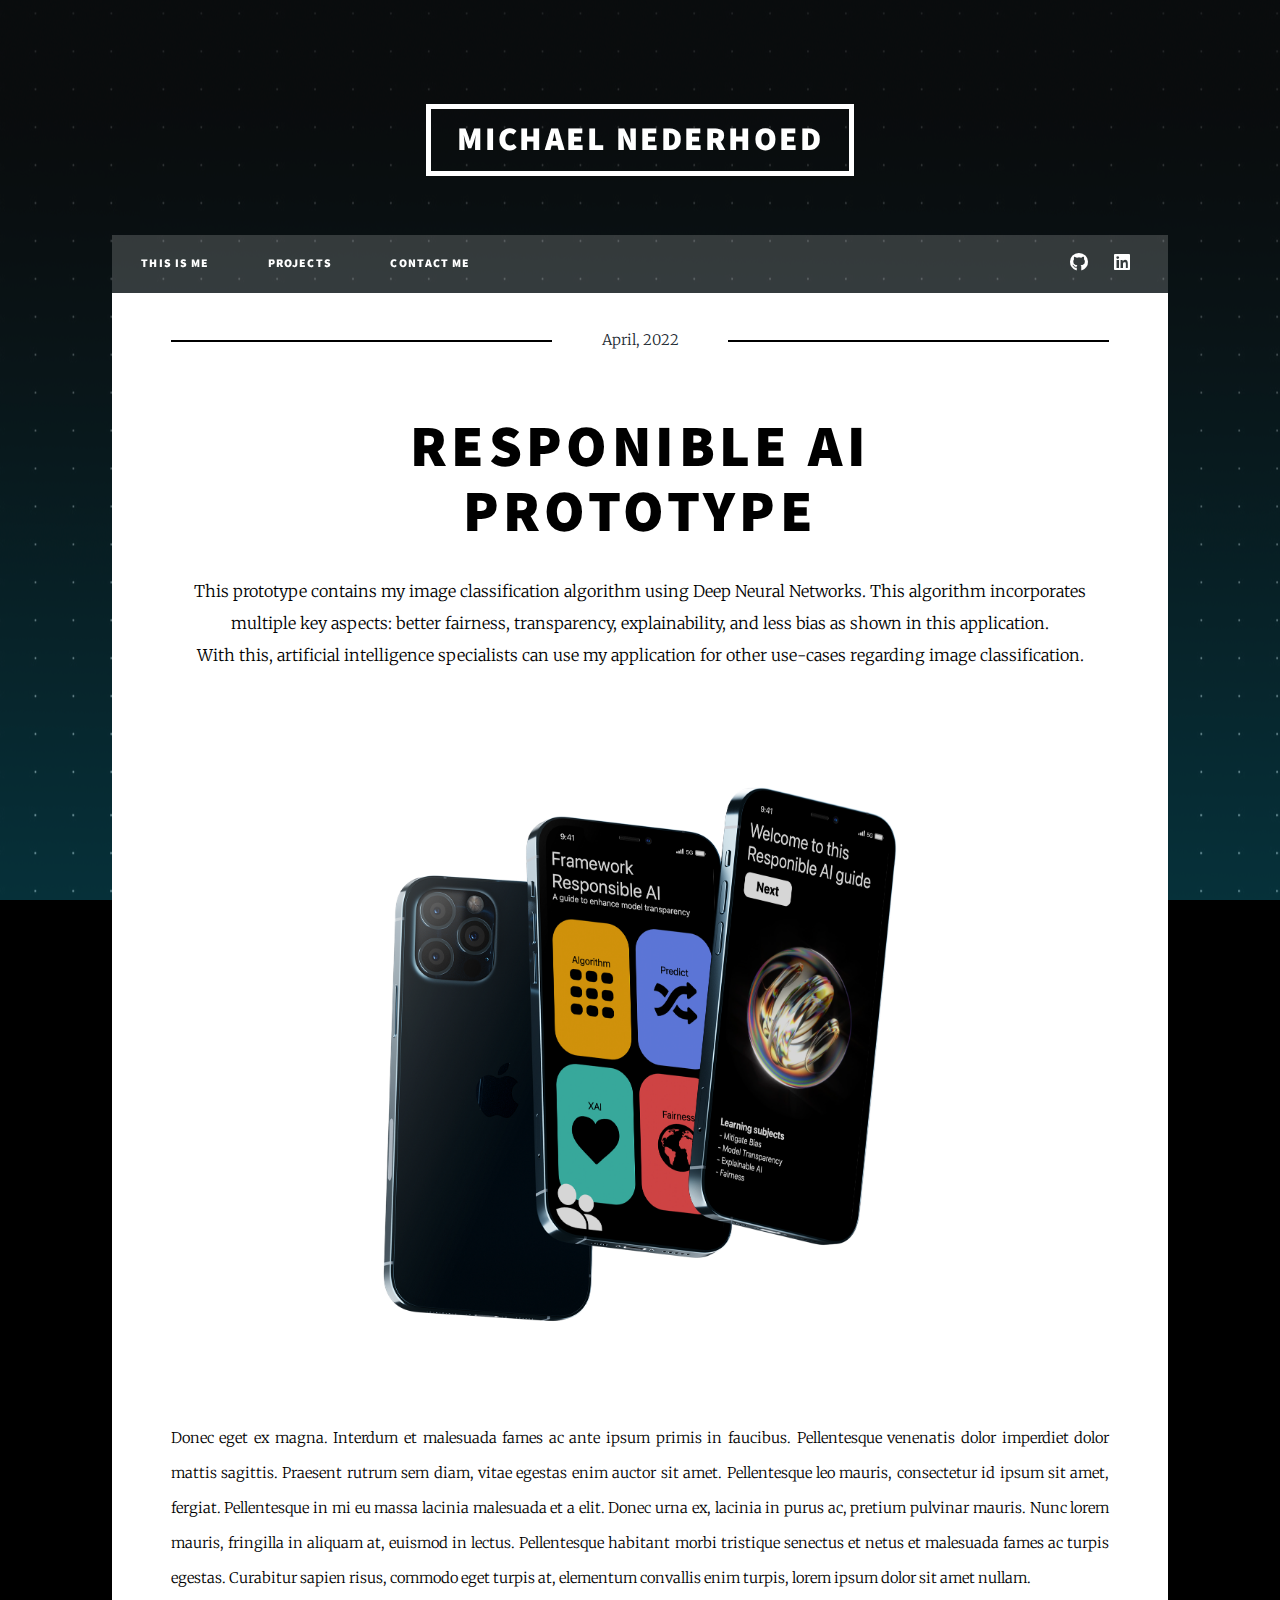
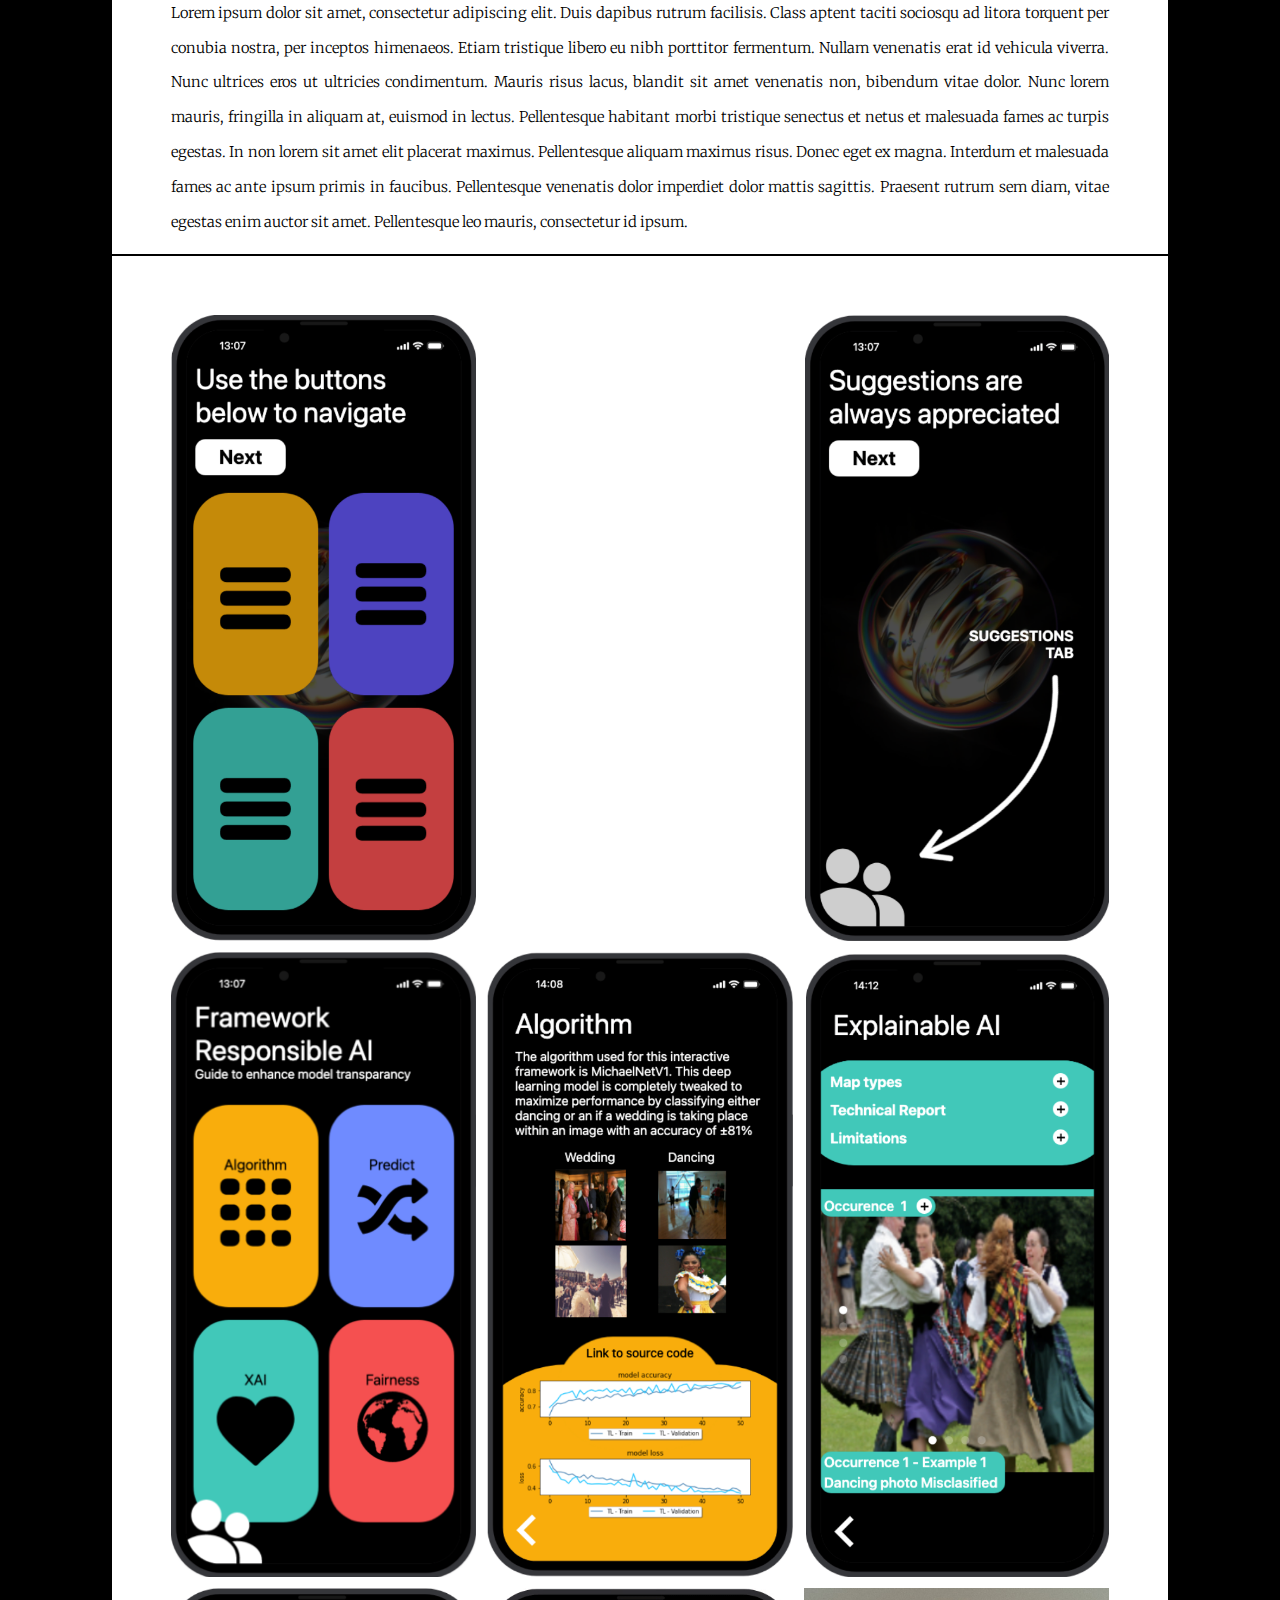
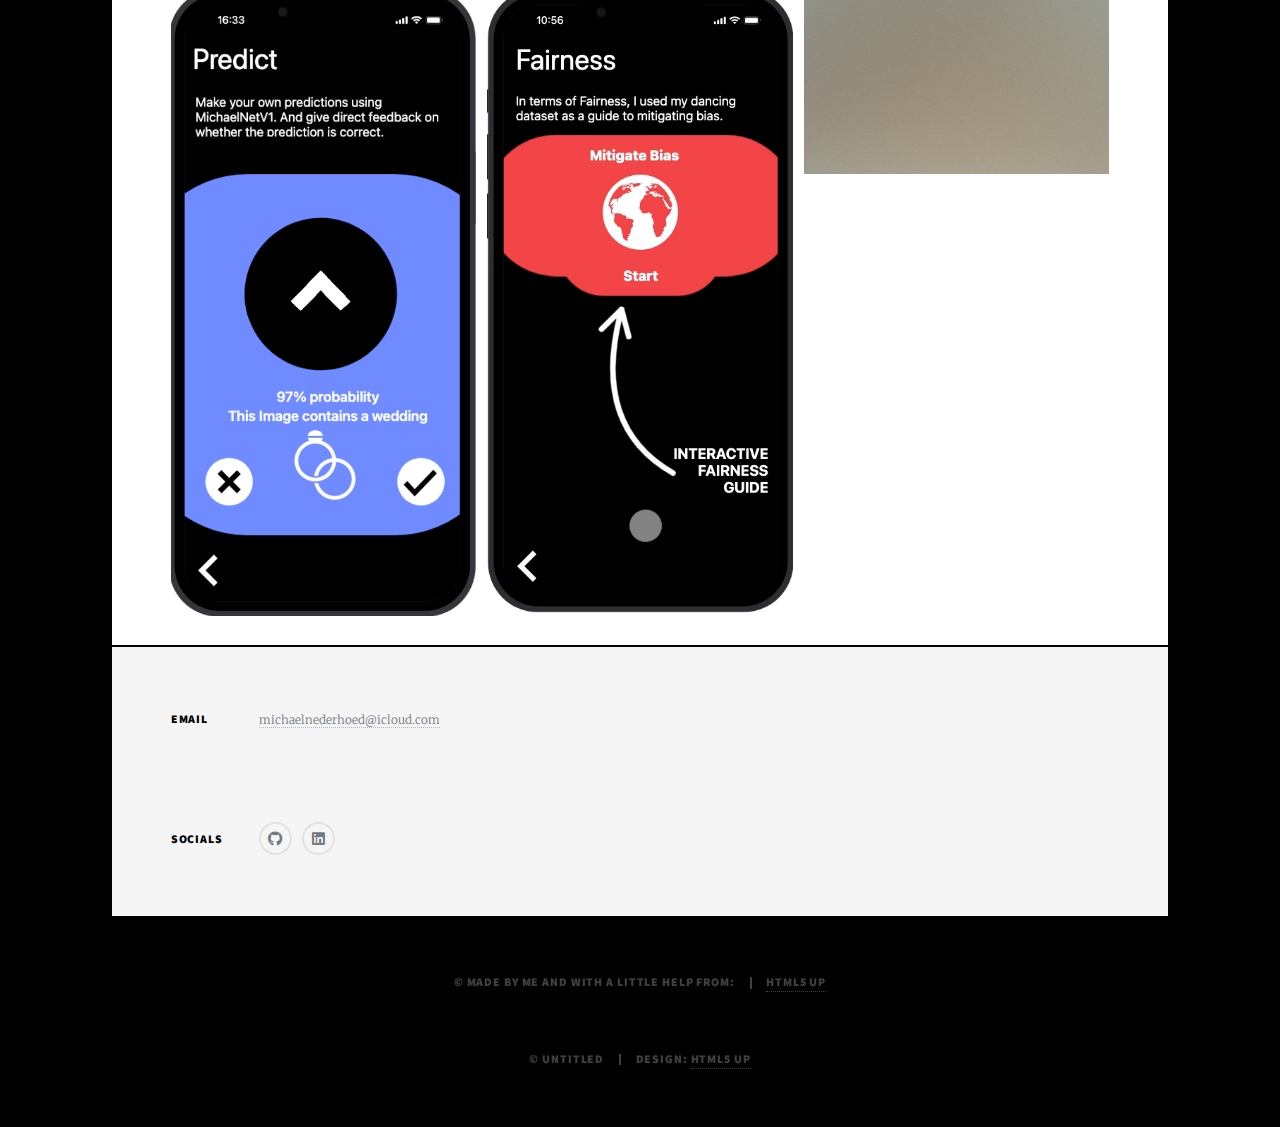
==== commit d0a29560: "update" ====
--- a/generic.html
+++ b/generic.html
@@ -19,23 +19,21 @@
 
 				<!-- Header -->
 					<header id="header">
-						<a href="index.html" class="logo">Massively</a>
+						<a href="index.html" class="logo">Michael Nederhoed</a>
 					</header>
 
-				<!-- Nav -->
-					<nav id="nav">
-						<ul class="links">
-							<li><a href="index.html">This is Massively</a></li>
-							<li class="active"><a href="generic.html">Generic Page</a></li>
-							<li><a href="elements.html">Elements Reference</a></li>
-						</ul>
-						<ul class="icons">
-							<li><a href="#" class="icon brands fa-twitter"><span class="label">Twitter</span></a></li>
-							<li><a href="#" class="icon brands fa-facebook-f"><span class="label">Facebook</span></a></li>
-							<li><a href="#" class="icon brands fa-instagram"><span class="label">Instagram</span></a></li>
-							<li><a href="#" class="icon brands fa-github"><span class="label">GitHub</span></a></li>
-						</ul>
-					</nav>
+<!-- Nav -->
+<nav id="nav">
+	<ul class="links" id="links">
+		<li><a href="#main"242D32>This is me</a></li>
+		<li ><a href="#proj">Projects</a></li>
+		<li><a href="#footer">Contact me</a></li>
+	</ul>
+	<ul class="icons">
+		<li><a href="https://github.com/MichaelNed/Portfolio class=" class= "icon brands alt fa-github"><span class="label">GitHub</span></a></li>
+		<li><a href="https://www.linkedin.com/in/michaelnederhoed/" class="icon brands alt fa-linkedin"><span class="label">LinkedIN</span></a></li>
+	</ul>
+</nav>
 
 				<!-- Main -->
 					<div id="main">
@@ -43,68 +41,65 @@
 						<!-- Post -->
 							<section class="post">
 								<header class="major">
-									<span class="date">April 25, 2017</span>
-									<h1>This is a<br />
-									Generic Page</h1>
-									<p>Aenean ornare velit lacus varius enim ullamcorper proin aliquam<br />
-									facilisis ante sed etiam magna interdum congue. Lorem ipsum dolor<br />
-									amet nullam sed etiam veroeros.</p>
+									<span class="date">April, 2022</span>
+									<h1>Responible AI<br />
+									Prototype</h1>
+									<p>This prototype contains my image classification algorithm using Deep Neural Networks.
+										This algorithm incorporates multiple key aspects:
+										better fairness, transparency, explainability, and less bias as shown in this application.<br>
+										With this, artificial intelligence specialists can use my application for other use-cases regarding image classification.
+									</p>
 								</header>
-								<div class="image main"><img src="images/pic01.jpg" alt="" /></div>
+								<div class="image main"><img src="images/prototype.png" alt="" /></div>
 								<p>Donec eget ex magna. Interdum et malesuada fames ac ante ipsum primis in faucibus. Pellentesque venenatis dolor imperdiet dolor mattis sagittis. Praesent rutrum sem diam, vitae egestas enim auctor sit amet. Pellentesque leo mauris, consectetur id ipsum sit amet, fergiat. Pellentesque in mi eu massa lacinia malesuada et a elit. Donec urna ex, lacinia in purus ac, pretium pulvinar mauris. Nunc lorem mauris, fringilla in aliquam at, euismod in lectus. Pellentesque habitant morbi tristique senectus et netus et malesuada fames ac turpis egestas. Curabitur sapien risus, commodo eget turpis at, elementum convallis enim turpis, lorem ipsum dolor sit amet nullam.</p>
 								<p>Lorem ipsum dolor sit amet, consectetur adipiscing elit. Duis dapibus rutrum facilisis. Class aptent taciti sociosqu ad litora torquent per conubia nostra, per inceptos himenaeos. Etiam tristique libero eu nibh porttitor fermentum. Nullam venenatis erat id vehicula viverra. Nunc ultrices eros ut ultricies condimentum. Mauris risus lacus, blandit sit amet venenatis non, bibendum vitae dolor. Nunc lorem mauris, fringilla in aliquam at, euismod in lectus. Pellentesque habitant morbi tristique senectus et netus et malesuada fames ac turpis egestas. In non lorem sit amet elit placerat maximus. Pellentesque aliquam maximus risus. Donec eget ex magna. Interdum et malesuada fames ac ante ipsum primis in faucibus. Pellentesque venenatis dolor imperdiet dolor mattis sagittis. Praesent rutrum sem diam, vitae egestas enim auctor sit amet. Pellentesque leo mauris, consectetur id ipsum.</p>
+
 							</section>
+
+
+							<div class="box alt">
+								<div class="row gtr-50 gtr-uniform">
+									<div class="col-4"><span class="image fit"><img src="images/app.png" alt="" /></span></div>
+									<div class="col-4"><span class="image fit"><img src="images/app8.gif" alt="" /></span></div>
+									<div class="col-4"><span class="image fit"><img src="images/app2.png" alt="" /></span></div>
+									<!-- Break -->
+									<div class="col-4"><span class="image fit"><img src="images/app3.png" alt="" /></span></div>
+									<div class="col-4"><span class="image fit"><img src="images/app4.png" alt="" /></span></div>
+									<div class="col-4"><span class="image fit"><img src="images/app5.png" alt="" /></span></div>
+									<!-- Break -->
+									<div class="col-4"><span class="image fit"><img src="images/app6.png" alt="" /></span></div>
+									<div class="col-4"><span class="image fit"><img src="images/app7.gif" alt="" /></span></div>
+									<div class="col-4"><span class="image fit"><img src="images/pic02.jpg" alt="" /></span></div>
+								</div>
+							</div>
+
+							
 
 					</div>
 
-				<!-- Footer -->
-					<footer id="footer">
-						<section>
-							<form method="post" action="#">
-								<div class="fields">
-									<div class="field">
-										<label for="name">Name</label>
-										<input type="text" name="name" id="name" />
-									</div>
-									<div class="field">
-										<label for="email">Email</label>
-										<input type="text" name="email" id="email" />
-									</div>
-									<div class="field">
-										<label for="message">Message</label>
-										<textarea name="message" id="message" rows="3"></textarea>
-									</div>
+								<!-- Footer -->
+								<footer id="footer">
+
+									<section class="split contact">
+										
+										<section>
+											<h3>Email</h3>
+											<p><a href="#">michaelnederhoed@icloud.com</a></p>
+										</section>
+										<section>
+											<h3>Socials</h3>
+											<ul class="icons alt">
+												<li><a href="https://github.com/MichaelNed/Portfolio class=" class= "icon brands alt fa-github"><span class="label">GitHub</span></a></li>
+												<li><a href="https://www.linkedin.com/in/michaelnederhoed/" class="icon brands alt fa-linkedin"><span class="label">LinkedIN</span></a></li>
+											</ul>
+										</section>
+									</section>
+								</footer>
+			
+							<!-- Copyright -->
+								<div id="copyright">
+									<ul><li>&copy; Made by me and with a little help from: </li><li> <a href="https://html5up.net">HTML5 UP</a></li></ul>
 								</div>
-								<ul class="actions">
-									<li><input type="submit" value="Send Message" /></li>
-								</ul>
-							</form>
-						</section>
-						<section class="split contact">
-							<section class="alt">
-								<h3>Address</h3>
-								<p>1234 Somewhere Road #87257<br />
-								Nashville, TN 00000-0000</p>
-							</section>
-							<section>
-								<h3>Phone</h3>
-								<p><a href="#">(000) 000-0000</a></p>
-							</section>
-							<section>
-								<h3>Email</h3>
-								<p><a href="#">info@untitled.tld</a></p>
-							</section>
-							<section>
-								<h3>Social</h3>
-								<ul class="icons alt">
-									<li><a href="#" class="icon brands alt fa-twitter"><span class="label">Twitter</span></a></li>
-									<li><a href="#" class="icon brands alt fa-facebook-f"><span class="label">Facebook</span></a></li>
-									<li><a href="#" class="icon brands alt fa-instagram"><span class="label">Instagram</span></a></li>
-									<li><a href="#" class="icon brands alt fa-github"><span class="label">GitHub</span></a></li>
-								</ul>
-							</section>
-						</section>
-					</footer>
 
 				<!-- Copyright -->
 					<div id="copyright">
--- a/assets/css/main.css
+++ b/assets/css/main.css
@@ -25,7 +25,8 @@
 	font: inherit;
 	vertical-align: baseline;}
 
-article, aside, details, figcaption, figure,
+
+article>, aside, details, figcaption, figure,
 footer, header, hgroup, menu, nav, section {
 	display: block;}
 
@@ -41,6 +42,14 @@
 	quotes: none;
 }
 
+.main2{
+	display: block;
+    position: relative;
+    top: -64px;
+    visibility: hidden;
+}
+
+
 	blockquote:before, blockquote:after, q:before, q:after {
 		content: '';
 		content: none;
@@ -49,6 +58,33 @@
 table {
 	border-collapse: collapse;
 	border-spacing: 0;
+}
+.image--cover {
+	width: 145px;
+	height: 145px;
+	border-radius: 30%;
+	border: 1px solid rgb(0, 0, 0);
+  
+	object-fit: cover;
+	object-position: center right;
+  }
+
+
+.padding {
+
+	padding-top: 2.5%;
+
+}
+.web-cam video {
+  width: 210px;
+  height: 210px;
+  border-radius: 100%;
+  object-fit: cover;
+  background-position: center center;
+  padding: 3px;
+  padding-top: 0px;
+
+
 }
 
 body {
@@ -82,13 +118,7 @@
 		-ms-overflow-style: scrollbar;
 	}
 
-	@media screen and (max-width: 480px) {
-
-		html, body {
-			min-width: 320px;
-		}
-
-	}
+
 
 	html {
 		box-sizing: border-box;
@@ -99,7 +129,7 @@
 	}
 
 	body {
-		background-color: #1e252d;
+		background-color: #000000;
 	}
 
 		body.is-preload *, body.is-preload *:before, body.is-preload *:after {
@@ -116,16 +146,26 @@
 /* Type */
 
 	html {
-		font-size: 16pt;
-	}
+		font-size: 15pt;
+	}
+
+
+		@media screen and (max-width: 1900px) {
+
+			html {
+				font-size: 13pt;
+			}
+
+		}
+
 
 		@media screen and (max-width: 1680px) {
 
 			html {
-				font-size: 12pt;
-			}
-
-		}
+				font-size: 12pt;}
+
+	}
+		
 
 		@media screen and (max-width: 1280px) {
 
@@ -134,6 +174,22 @@
 			}
 
 		}
+
+
+		@media screen and (max-height: 1020px) {
+
+					
+			.web-cam video {
+				width: 200px;
+				height: 200px;
+		}
+			.padding{
+				padding: 6px;
+			}
+			.paddin2{
+				padding: 8px;
+			}
+	}
 
 		@media screen and (max-width: 360px) {
 
@@ -171,15 +227,18 @@
 		font-weight: 600;
 	}
 
-	em, i {
-		font-style: italic;
-	}
+
 
 	p {
 		text-align: justify;
-		margin: 0 0 2rem 0;
-	}
-
+		margin: 0 0 0rem 0;
+		color: #000000;
+	}
+	.intro p {
+		text-align: justify;
+		margin: 0 0 0rem 0;
+		color: #ffffff;
+	}
 	h1, h2, h3, h4, h5, h6 {
 		font-family: "Source Sans Pro", Helvetica, sans-serif;
 		font-weight: 900;
@@ -306,16 +365,16 @@
 	}
 
 	h1, h2, h3, h4, h5, h6 {
-		color: #212931;
+		color: #000000;
 	}
 
 	blockquote {
-		border-left-color: #eeeeee;
+		border-left-color: #000000;
 	}
 
 	code {
-		background: rgba(220, 220, 220, 0.25);
-		border-color: #eeeeee;
+		background: rgba(0, 0, 0, 0.806);
+		border-color: #000000;
 	}
 
 	hr {
@@ -565,7 +624,7 @@
 					padding-top: 3rem;
 				}
 
-		@media screen and (max-width: 1680px) {
+		@media screen and (max-width: 1900px) {
 
 			.row {
 				display: flex;
@@ -1545,7 +1604,8 @@
 
 		}
 
-		@media screen and (max-width: 480px) {
+		
+		@media screen and (max-width: 360px) {
 
 			.row {
 				display: flex;
@@ -1586,251 +1646,6 @@
 					align-items: flex-end;
 				}
 
-				.row > .imp-xsmall {
-					order: -1;
-				}
-
-				.row > .col-1-xsmall {
-					width: 8.33333%;
-				}
-
-				.row > .off-1-xsmall {
-					margin-left: 8.33333%;
-				}
-
-				.row > .col-2-xsmall {
-					width: 16.66667%;
-				}
-
-				.row > .off-2-xsmall {
-					margin-left: 16.66667%;
-				}
-
-				.row > .col-3-xsmall {
-					width: 25%;
-				}
-
-				.row > .off-3-xsmall {
-					margin-left: 25%;
-				}
-
-				.row > .col-4-xsmall {
-					width: 33.33333%;
-				}
-
-				.row > .off-4-xsmall {
-					margin-left: 33.33333%;
-				}
-
-				.row > .col-5-xsmall {
-					width: 41.66667%;
-				}
-
-				.row > .off-5-xsmall {
-					margin-left: 41.66667%;
-				}
-
-				.row > .col-6-xsmall {
-					width: 50%;
-				}
-
-				.row > .off-6-xsmall {
-					margin-left: 50%;
-				}
-
-				.row > .col-7-xsmall {
-					width: 58.33333%;
-				}
-
-				.row > .off-7-xsmall {
-					margin-left: 58.33333%;
-				}
-
-				.row > .col-8-xsmall {
-					width: 66.66667%;
-				}
-
-				.row > .off-8-xsmall {
-					margin-left: 66.66667%;
-				}
-
-				.row > .col-9-xsmall {
-					width: 75%;
-				}
-
-				.row > .off-9-xsmall {
-					margin-left: 75%;
-				}
-
-				.row > .col-10-xsmall {
-					width: 83.33333%;
-				}
-
-				.row > .off-10-xsmall {
-					margin-left: 83.33333%;
-				}
-
-				.row > .col-11-xsmall {
-					width: 91.66667%;
-				}
-
-				.row > .off-11-xsmall {
-					margin-left: 91.66667%;
-				}
-
-				.row > .col-12-xsmall {
-					width: 100%;
-				}
-
-				.row > .off-12-xsmall {
-					margin-left: 100%;
-				}
-
-				.row.gtr-0 {
-					margin-top: 0;
-					margin-left: 0rem;
-				}
-
-					.row.gtr-0 > * {
-						padding: 0 0 0 0rem;
-					}
-
-					.row.gtr-0.gtr-uniform {
-						margin-top: 0rem;
-					}
-
-						.row.gtr-0.gtr-uniform > * {
-							padding-top: 0rem;
-						}
-
-				.row.gtr-25 {
-					margin-top: 0;
-					margin-left: -0.375rem;
-				}
-
-					.row.gtr-25 > * {
-						padding: 0 0 0 0.375rem;
-					}
-
-					.row.gtr-25.gtr-uniform {
-						margin-top: -0.375rem;
-					}
-
-						.row.gtr-25.gtr-uniform > * {
-							padding-top: 0.375rem;
-						}
-
-				.row.gtr-50 {
-					margin-top: 0;
-					margin-left: -0.75rem;
-				}
-
-					.row.gtr-50 > * {
-						padding: 0 0 0 0.75rem;
-					}
-
-					.row.gtr-50.gtr-uniform {
-						margin-top: -0.75rem;
-					}
-
-						.row.gtr-50.gtr-uniform > * {
-							padding-top: 0.75rem;
-						}
-
-				.row {
-					margin-top: 0;
-					margin-left: -1.5rem;
-				}
-
-					.row > * {
-						padding: 0 0 0 1.5rem;
-					}
-
-					.row.gtr-uniform {
-						margin-top: -1.5rem;
-					}
-
-						.row.gtr-uniform > * {
-							padding-top: 1.5rem;
-						}
-
-				.row.gtr-150 {
-					margin-top: 0;
-					margin-left: -2.25rem;
-				}
-
-					.row.gtr-150 > * {
-						padding: 0 0 0 2.25rem;
-					}
-
-					.row.gtr-150.gtr-uniform {
-						margin-top: -2.25rem;
-					}
-
-						.row.gtr-150.gtr-uniform > * {
-							padding-top: 2.25rem;
-						}
-
-				.row.gtr-200 {
-					margin-top: 0;
-					margin-left: -3rem;
-				}
-
-					.row.gtr-200 > * {
-						padding: 0 0 0 3rem;
-					}
-
-					.row.gtr-200.gtr-uniform {
-						margin-top: -3rem;
-					}
-
-						.row.gtr-200.gtr-uniform > * {
-							padding-top: 3rem;
-						}
-
-		}
-
-		@media screen and (max-width: 360px) {
-
-			.row {
-				display: flex;
-				flex-wrap: wrap;
-				box-sizing: border-box;
-				align-items: stretch;
-			}
-
-				.row > * {
-					box-sizing: border-box;
-				}
-
-				.row.gtr-uniform > * > :last-child {
-					margin-bottom: 0;
-				}
-
-				.row.aln-left {
-					justify-content: flex-start;
-				}
-
-				.row.aln-center {
-					justify-content: center;
-				}
-
-				.row.aln-right {
-					justify-content: flex-end;
-				}
-
-				.row.aln-top {
-					align-items: flex-start;
-				}
-
-				.row.aln-middle {
-					align-items: center;
-				}
-
-				.row.aln-bottom {
-					align-items: flex-end;
-				}
-
 				.row > .imp-xxsmall {
 					order: -1;
 				}
@@ -2056,7 +1871,7 @@
 		}
 
 	.box {
-		border-color: #eeeeee;
+		border-color: #000000;
 	}
 
 /* Button */
@@ -2285,31 +2100,9 @@
 					width: calc(25% - 0.375rem);
 				}
 
-		@media screen and (max-width: 480px) {
-
-			form > .fields {
-				width: calc(100% + 3rem);
-				margin: -1.5rem 0 2rem -1.5rem;
-			}
-
-				form > .fields > .field {
-					padding: 1.5rem 0 0 1.5rem;
-					width: calc(100% - 1.5rem);
-				}
-
-					form > .fields > .field.half {
-						width: calc(100% - 1.5rem);
-					}
-
-					form > .fields > .field.third {
-						width: calc(100% - 1.5rem);
-					}
-
-					form > .fields > .field.quarter {
-						width: calc(100% - 1.5rem);
-					}
-
-		}
+		
+
+		
 
 	label {
 		display: block;
@@ -2483,7 +2276,7 @@
 	input[type="email"],
 	select,
 	textarea {
-		border-color: #eeeeee;
+		border-color: #000000;
 	}
 
 		input[type="text"]:focus,
@@ -2514,7 +2307,7 @@
 
 		input[type="checkbox"] + label:before,
 		input[type="radio"] + label:before {
-			border-color: #eeeeee;
+			border-color: #000000;
 		}
 
 	input[type="checkbox"]:checked + label:before,
@@ -2599,7 +2392,7 @@
 		}
 
 		.image.left, .image.right {
-			max-width: 40%;
+			max-width: 40aaaaaaaaaa%;
 		}
 
 			.image.left img, .image.right img {
@@ -2690,7 +2483,7 @@
 	}
 
 		ul.actions li {
-			padding: 0 0 0 1rem;
+			padding: 2rem 0 0 1rem;
 			vertical-align: middle;
 		}
 
@@ -2747,56 +2540,7 @@
 				width: 100%;
 			}
 
-		@media screen and (max-width: 480px) {
-
-			ul.actions:not(.fixed) {
-				-moz-flex-direction: column;
-				-webkit-flex-direction: column;
-				-ms-flex-direction: column;
-				flex-direction: column;
-				margin-left: 0;
-				width: 100% !important;
-			}
-
-				ul.actions:not(.fixed) li {
-					-moz-flex-grow: 1;
-					-webkit-flex-grow: 1;
-					-ms-flex-grow: 1;
-					flex-grow: 1;
-					-moz-flex-shrink: 1;
-					-webkit-flex-shrink: 1;
-					-ms-flex-shrink: 1;
-					flex-shrink: 1;
-					padding: 1rem 0 0 0;
-					text-align: center;
-					width: 100%;
-				}
-
-					ul.actions:not(.fixed) li > * {
-						width: 100%;
-					}
-
-					ul.actions:not(.fixed) li:first-child {
-						padding-top: 0;
-					}
-
-					ul.actions:not(.fixed) li input[type="submit"],
-					ul.actions:not(.fixed) li input[type="reset"],
-					ul.actions:not(.fixed) li input[type="button"],
-					ul.actions:not(.fixed) li button,
-					ul.actions:not(.fixed) li .button {
-						width: 100%;
-					}
-
-						ul.actions:not(.fixed) li input[type="submit"].icon:before,
-						ul.actions:not(.fixed) li input[type="reset"].icon:before,
-						ul.actions:not(.fixed) li input[type="button"].icon:before,
-						ul.actions:not(.fixed) li button.icon:before,
-						ul.actions:not(.fixed) li .button.icon:before {
-							margin-left: -0.5rem;
-						}
-
-		}
+		
 
 /* Icons */
 
@@ -2886,7 +2630,7 @@
 		}
 
 	ul.divided li {
-		border-top-color: #eeeeee;
+		border-top-color: #000000;
 	}
 
 	ul.icons li a.icon:hover:before {
@@ -2920,7 +2664,7 @@
 		}
 
 		header > p {
-			font-style: italic;
+
 		}
 
 		header > h1 + p {
@@ -2945,7 +2689,7 @@
 		}
 
 		header.major {
-			margin: 0 0 4rem 0;
+			margin: 0 0 5rem 0;
 			text-align: center;
 		}
 
@@ -2997,7 +2741,7 @@
 		}
 
 	header.major .date:before, header.major .date:after {
-		border-top-color: #eeeeee;
+		border-top-color: #000000;
 	}
 
 /* Table */
@@ -3040,6 +2784,14 @@
 				}
 
 			}
+		
+			@media screen and (max-width: 480px) {
+
+				.pagination .page, .pagination .extra {
+					display: none;
+				}
+	
+			}
 
 		table thead {
 			border-bottom: solid 2px;
@@ -3076,7 +2828,7 @@
 			}
 
 	table tbody tr {
-		border-color: #eeeeee;
+		border-color: #000000;
 	}
 
 		table tbody tr:nth-child(2n + 1) {
@@ -3088,7 +2840,7 @@
 	}
 
 	table thead {
-		border-bottom-color: #eeeeee;
+		border-bottom-color: #000000;
 	}
 
 	table tfoot {
@@ -3096,7 +2848,7 @@
 	}
 
 	table.alt tbody tr td {
-		border-color: #eeeeee;
+		border-color: #000000;
 	}
 
 /* Pagination */
@@ -3180,16 +2932,10 @@
 
 		}
 
-		@media screen and (max-width: 480px) {
-
-			.pagination .page, .pagination .extra {
-				display: none;
-			}
-
-		}
+
 
 	.pagination a, .pagination span {
-		border-color: #eeeeee;
+		border-color: #000000;
 	}
 
 	.pagination a {
@@ -3216,6 +2962,12 @@
 	}
 
 /* Wrapper */
+
+a.anchor {
+    display: block;
+    position: relative;
+    visibility: hidden;
+}
 
 	#wrapper {
 		-moz-transition: opacity 0.5s ease;
@@ -3233,8 +2985,8 @@
 			left: 0;
 			width: 100%;
 			height: 100%;
-			background-color: #212931;
-			background-image: url("../../images/overlay.png"), linear-gradient(0deg, rgba(0, 0, 0, 0.1), rgba(0, 0, 0, 0.1)), url("../../images/bg.jpg");
+			background-color: #000000;
+			background-image: url("../../images/bg.png"), linear-gradient(rgba(20, 20, 20, 0.722), rgba(0, 0, 0, 0)), url("../../images/bg2.png");
 			background-size: auto,								auto,														100% auto;
 			background-position: center,								center,														top center;
 			background-repeat: repeat,								no-repeat,													no-repeat;
@@ -3258,7 +3010,7 @@
 			-webkit-transition-delay: 0.75s;
 			-ms-transition-delay: 0.75s;
 			transition-delay: 0.75s;
-			background: #1e252d;
+			background: #00000064;
 			content: '';
 			display: block;
 			height: 100%;
@@ -3281,492 +3033,485 @@
 
 		}
 
-/* Intro */
-
-	#intro {
-		color: #ffffff;
-		padding: 8rem 4rem 6rem 4rem ;
-		-moz-align-items: center;
-		-webkit-align-items: center;
-		-ms-align-items: center;
-		align-items: center;
-		display: -moz-flex;
-		display: -webkit-flex;
-		display: -ms-flex;
-		display: flex;
-		-moz-flex-direction: column;
-		-webkit-flex-direction: column;
-		-ms-flex-direction: column;
-		flex-direction: column;
-		-moz-justify-content: -moz-flex-end;
-		-webkit-justify-content: -webkit-flex-end;
-		-ms-justify-content: -ms-flex-end;
-		justify-content: flex-end;
-		-moz-transition: opacity 1s ease, -moz-transform 1s ease;
-		-webkit-transition: opacity 1s ease, -webkit-transform 1s ease;
-		-ms-transition: opacity 1s ease, -ms-transform 1s ease;
-		transition: opacity 1s ease, transform 1s ease;
-		position: relative;
-		cursor: default;
-		text-align: center;
-		z-index: 1;
-		min-height: 100vh;
-	}
-
-		#intro input, #intro select, #intro textarea {
+		#intro {
 			color: #ffffff;
-		}
-
-		#intro a {
-			color: #ffffff;
-			border-bottom-color: rgba(255, 255, 255, 0.5);
-		}
-
-			#intro a:hover {
-				border-bottom-color: transparent;
-				color: #18bfef !important;
-			}
-
-		#intro strong, #intro b {
-			color: #ffffff;
-		}
-
-		#intro h1, #intro h2, #intro h3, #intro h4, #intro h5, #intro h6 {
-			color: #ffffff;
-		}
-
-		#intro blockquote {
-			border-left-color: #ffffff;
-		}
-
-		#intro code {
-			background: rgba(255, 255, 255, 0.075);
-			border-color: #ffffff;
-		}
-
-		#intro hr {
-			border-bottom-color: #ffffff;
-		}
-
-		#intro input[type="submit"],
-		#intro input[type="reset"],
-		#intro input[type="button"],
-		#intro button,
-		#intro .button {
-			background-color: transparent;
-			box-shadow: inset 0 0 0 2px #ffffff;
-			color: #ffffff !important;
-		}
-
-			#intro input[type="submit"]:hover,
-			#intro input[type="reset"]:hover,
-			#intro input[type="button"]:hover,
-			#intro button:hover,
-			#intro .button:hover {
-				box-shadow: inset 0 0 0 2px #18bfef;
-				color: #18bfef !important;
-			}
-
-			#intro input[type="submit"].primary,
-			#intro input[type="reset"].primary,
-			#intro input[type="button"].primary,
-			#intro button.primary,
-			#intro .button.primary {
-				background-color: #ffffff;
-				box-shadow: none;
-				color: #1e252d !important;
-			}
-
-				#intro input[type="submit"].primary:hover,
-				#intro input[type="reset"].primary:hover,
-				#intro input[type="button"].primary:hover,
-				#intro button.primary:hover,
-				#intro .button.primary:hover {
-					background-color: #18bfef;
-				}
-
-		#intro h1 {
-			font-size: 5rem;
-			line-height: 1;
-		}
-
-		#intro p {
-			font-size: 1.25rem;
-			font-style: italic;
-			margin-top: -0.25rem;
+			padding: 0rem 4rem 0px 4rem ;
+			-moz-align-items: center;
+			-webkit-align-items: center;
+			-ms-align-items: center;
+			align-items: center;
+			display: -moz-flex;
+			display: -webkit-flex;
+			display: -ms-flex;
+			display: flex;
+			-moz-flex-direction: column;
+			-webkit-flex-direction: column;
+			-ms-flex-direction: column;
+			flex-direction: column;
+			-moz-justify-content: -moz-flex-end;
+			-webkit-justify-content: -webkit-flex-end;
+			-ms-justify-content: -ms-flex-end;
+			justify-content: flex-end;
+			-moz-transition: opacity 1s ease, -moz-transform 1s ease;
+			-webkit-transition: opacity 1s ease, -webkit-transform 1s ease;
+			-ms-transition: opacity 1s ease, -ms-transform 1s ease;
+			transition: opacity 1s ease, transform 1s ease;
+			position: relative;
+			cursor: default;
 			text-align: center;
-		}
-
-		#intro + #header {
-			margin-top: -20rem;
-		}
-
-			#intro + #header .logo {
+			z-index: 1;
+			min-height: 100vh;
+			padding-bottom: 10vh;
+			padding-top: 12vh;
+
+			
+		}
+	
+			#intro input, #intro select, #intro textarea {
+				color: #ffffff;
+			}
+	
+			#intro a {
+				color: #ffffff;
+				border-bottom-color: rgba(255, 255, 255, 0.5);
+			}
+	
+				#intro a:hover {
+					border-bottom-color: transparent;
+					color: #18bfef !important;
+				}
+	
+			#intro strong, #intro b {
+				color: #ffffff;
+			}
+	
+			#intro h1, #intro h2, #intro h3, #intro h4, #intro h5, #intro h6 {
+				color: #ffffff;
+			}
+	
+			#intro blockquote {
+				border-left-color: #ffffff;
+			}
+	
+			#intro code {
+				background: rgba(255, 255, 255, 0.075);
+				border-color: #ffffff;
+			}
+	
+			#intro hr {
+				border-bottom-color: #ffffff;
+			}
+	
+			#intro input[type="submit"],
+			#intro input[type="reset"],
+			#intro input[type="button"],
+			#intro button,
+			#intro .button {
+				background-color: transparent;
+				box-shadow: inset 0 0 0 2px #ffffff;
+				color: #ffffff !important;
+			}
+	
+				#intro input[type="submit"]:hover,
+				#intro input[type="reset"]:hover,
+				#intro input[type="button"]:hover,
+				#intro button:hover,
+				#intro .button:hover {
+					box-shadow: inset 0 0 0 2px #18bfef;
+					color: #18bfef !important;
+				}
+	
+				#intro input[type="submit"].primary,
+				#intro input[type="reset"].primary,
+				#intro input[type="button"].primary,
+				#intro button.primary,
+				#intro .button.primary {
+					background-color: #ffffff;
+					box-shadow: none;
+					color: #1e252d !important;
+				}
+	
+					#intro input[type="submit"].primary:hover,
+					#intro input[type="reset"].primary:hover,
+					#intro input[type="button"].primary:hover,
+					#intro button.primary:hover,
+					#intro .button.primary:hover {
+						background-color: #18bfef;
+					}
+	
+			#intro h1 {
+				font-size: 5rem;
+				line-height: 1;
+			}
+	
+			#intro p {
+				font-size: 1.25rem;
+				font-style: italic;
+				margin-top: -0.25rem;
+				text-align: center;
+			}
+	
+			#intro + #header {
+				margin-top: -20rem;
+			}
+	
+				#intro + #header .logo {
+					-moz-transform: translateY(2rem);
+					-webkit-transform: translateY(2rem);
+					-ms-transform: translateY(2rem);
+					transform: translateY(2rem);
+					opacity: 0;
+					visibility: hidden;
+				}
+	
+			#intro.hidden {
+				pointer-events: none;
+				-moz-transform: translateY(2rem);
+				-webkit-transform: translateY(2rem);
+				-ms-transform: translateY(2rem);
+				transform: translateY(2rem);
+				-moz-transition: opacity 0.5s ease, -moz-transform 0.5s ease, visibility 0.5s;
+				-webkit-transition: opacity 0.5s ease, -webkit-transform 0.5s ease, visibility 0.5s;
+				-ms-transition: opacity 0.5s ease, -ms-transform 0.5s ease, visibility 0.5s;
+				transition: opacity 0.5s ease, transform 0.5s ease, visibility 0.5s;
+				opacity: 0;
+				visibility: hidden;
+			}
+	
+				#intro.hidden + #header .logo {
+					-moz-transform: translateY(0);
+					-webkit-transform: translateY(0);
+					-ms-transform: translateY(0);
+					transform: translateY(0);
+					opacity: 1;
+					visibility: visible;
+				}
+	
+			body.is-preload #intro {
 				-moz-transform: translateY(2rem);
 				-webkit-transform: translateY(2rem);
 				-ms-transform: translateY(2rem);
 				transform: translateY(2rem);
 				opacity: 0;
-				visibility: hidden;
-			}
-
-		#intro.hidden {
-			pointer-events: none;
-			-moz-transform: translateY(2rem);
-			-webkit-transform: translateY(2rem);
-			-ms-transform: translateY(2rem);
-			transform: translateY(2rem);
-			-moz-transition: opacity 0.5s ease, -moz-transform 0.5s ease, visibility 0.5s;
-			-webkit-transition: opacity 0.5s ease, -webkit-transform 0.5s ease, visibility 0.5s;
-			-ms-transition: opacity 0.5s ease, -ms-transform 0.5s ease, visibility 0.5s;
-			transition: opacity 0.5s ease, transform 0.5s ease, visibility 0.5s;
-			opacity: 0;
-			visibility: hidden;
-		}
-
-			#intro.hidden + #header .logo {
-				-moz-transform: translateY(0);
-				-webkit-transform: translateY(0);
-				-ms-transform: translateY(0);
-				transform: translateY(0);
-				opacity: 1;
-				visibility: visible;
-			}
-
-		body.is-preload #intro {
-			-moz-transform: translateY(2rem);
-			-webkit-transform: translateY(2rem);
-			-ms-transform: translateY(2rem);
-			transform: translateY(2rem);
-			opacity: 0;
-		}
-
-			body.is-preload #intro:not(.hidden) + #header + #nav {
-				-moz-transform: translateY(4rem);
-				-webkit-transform: translateY(4rem);
-				-ms-transform: translateY(4rem);
-				transform: translateY(4rem);
-				opacity: 0;
-			}
-
-		@media screen and (max-width: 980px) {
-
-			#intro {
-				padding: 4rem 4rem 2rem 4rem ;
-				min-height: 90vh;
-			}
-
-				#intro p br {
-					display: none;
-				}
-
-				#intro + #header {
-					margin-top: -14rem;
-				}
-
-		}
-
-		@media screen and (max-width: 736px) {
-
-			#intro {
-				padding: 3rem 2rem 1rem 2rem ;
-				min-height: 80vh;
-			}
-
-				#intro h1 {
-					font-size: 3.25rem;
-					line-height: 1.1;
-					margin-bottom: 1rem;
-				}
-
-				#intro p {
-					font-size: 1rem;
-					margin-top: 0rem;
-				}
-
-				#intro .actions {
-					display: none;
-				}
-
-		}
+			}
+	
+				body.is-preload #intro:not(.hidden) + #header + #nav {
+					-moz-transform: translateY(4rem);
+					-webkit-transform: translateY(4rem);
+					-ms-transform: translateY(4rem);
+					transform: translateY(4rem);
+					opacity: 0;
+				}
+				@media screen and (max-width: 980px) {
+
+						#intro + #header {
+							margin-top: -14rem;
+						}
+						#intro{
+							padding-bottom: 25vh;
+
+						}
+		
+				}
+		
+				@media screen and (max-width: 736px) {
+		
+
+						#intro h1 {
+							font-size: 3.25rem;
+							line-height: 1.1;
+							margin-bottom: 1rem;
+						}
+		
+						#intro p {
+							font-size: 1rem;
+							margin-top: 0rem;
+						}
+
+
+		
+				}
+	
 
 /* Header */
 
-	#header {
+#header {
+	color: #ffffff;
+	-moz-align-items: center;
+	-webkit-align-items: center;
+	-ms-align-items: center;
+	align-items: center;
+	display: -moz-flex;
+	display: -webkit-flex;
+	display: -ms-flex;
+	display: flex;
+	-moz-flex-direction: column;
+	-webkit-flex-direction: column;
+	-ms-flex-direction: column;
+	flex-direction: column;
+	-moz-justify-content: -moz-flex-end;
+	-webkit-justify-content: -webkit-flex-end;
+	-ms-justify-content: -ms-flex-end;
+	justify-content: flex-end;
+	pointer-events: none;
+	-moz-user-select: none;
+	-webkit-user-select: none;
+	-ms-user-select: none;
+	user-select: none;
+	height: 20rem;
+	padding-bottom: 8rem;
+	position: relative;
+	text-align: center;
+	z-index: 2;
+}
+
+	#header input, #header select, #header textarea {
 		color: #ffffff;
-		-moz-align-items: center;
-		-webkit-align-items: center;
-		-ms-align-items: center;
-		align-items: center;
+	}
+
+	#header a {
+		color: #ffffff;
+		border-bottom-color: rgba(255, 255, 255, 0.5);
+	}
+
+		#header a:hover {
+			border-bottom-color: transparent;
+			color: #18bfef !important;
+		}
+
+	#header strong, #header b {
+		color: #ffffff;
+	}
+
+	#header h1, #header h2, #header h3, #header h4, #header h5, #header h6 {
+		color: #ffffff;
+	}
+
+	#header blockquote {
+		border-left-color: #ffffff;
+	}
+
+	#header code {
+		background: rgba(255, 255, 255, 0.075);
+		border-color: #ffffff;
+	}
+
+	#header hr {
+		border-bottom-color: #ffffff;
+	}
+
+	#header .logo {
+		-moz-transition: border-color 0.2s ease-in-out, color 0.2s ease-in-out, opacity 0.5s ease, -moz-transform 0.5s ease, visibility 0.5s;
+		-webkit-transition: border-color 0.2s ease-in-out, color 0.2s ease-in-out, opacity 0.5s ease, -webkit-transform 0.5s ease, visibility 0.5s;
+		-ms-transition: border-color 0.2s ease-in-out, color 0.2s ease-in-out, opacity 0.5s ease, -ms-transform 0.5s ease, visibility 0.5s;
+		transition: border-color 0.2s ease-in-out, color 0.2s ease-in-out, opacity 0.5s ease, transform 0.5s ease, visibility 0.5s;
+		pointer-events: auto;
+		border-style: solid;
+		border-color: #ffffff;
+		border-width: 5px !important;
+		font-family: "Source Sans Pro", Helvetica, sans-serif;
+		font-size: 2.25rem;
+		font-weight: 900;
+		letter-spacing: 0.075em;
+		line-height: 1;
+		padding: 1rem 1.75rem;
+		text-transform: uppercase;
+		visibility: visible;
+	}
+
+		#header .logo:hover {
+			border-color: #18bfef !important;
+			color: #18bfef !important;
+		}
+
+	@media screen and (max-width: 980px) {
+
+		#header {
+			height: 14rem;
+		}
+
+	}
+
+	@media screen and (max-width: 736px) {
+
+		#header {
+			padding-bottom: 3rem;
+		}
+
+			#header .logo {
+				font-size: 1.75rem;
+				border-width: 3px !important;
+			}
+
+	}
+
+/* Nav */
+
+#nav {
+	color: #ffffff;
+	display: -moz-flex;
+	display: -webkit-flex;
+	display: -ms-flex;
+	display: flex;
+	-moz-transition: -moz-transform 1s ease, opacity 1s ease;
+	-webkit-transition: -webkit-transform 1s ease, opacity 1s ease;
+	-ms-transition: -ms-transform 1s ease, opacity 1s ease;
+	transition: transform 1s ease, opacity 1s ease;
+	background: rgba(255, 255, 255, 0.175);
+	height: 4rem;
+	line-height: 4rem;
+	margin: -4rem auto 0 auto;
+	overflow: hidden;
+	padding: 0 2rem 0 0;
+	position: relative;
+	width: calc(100% - 4rem);
+	max-width: 72rem;
+	z-index: 2;
+}
+
+
+	#nav ul.divided li {
+		border-top-color: #ffffff;
+	}
+
+	#nav ul.icons li a.icon:hover:before {
+		color: #18bfef;
+	}
+
+	#nav ul.icons.alt li .icon:before {
+		box-shadow: inset 0 0 0 2px #ffffff;
+	}
+
+	#nav ul.icons.alt li a.icon:hover:before {
+		box-shadow: inset 0 0 0 2px #18bfef;
+	}
+
+	#nav input, #nav select, #nav textarea {
+		color: #ffffff;
+	}
+
+	#nav a {
+		color: #ffffff;
+		border-bottom-color: rgba(255, 255, 255, 0.5);
+	}
+
+		#nav a:hover {
+			border-bottom-color: transparent;
+			color: #18bfef !important;
+		}
+
+	#nav strong, #nav b {
+		color: #ffffff;
+	}
+
+	#nav h1, #nav h2, #nav h3, #nav h4, #nav h5, #nav h6 {
+		color: #ffffff;
+	}
+
+	#nav blockquote {
+		border-left-color: #ffffff;
+	}
+
+	#nav code {
+		background: rgba(255, 255, 255, 0.075);
+		border-color: #ffffff;
+	}
+
+	#nav hr {
+		border-bottom-color: #ffffff;
+	}
+
+	#nav ul.links {
 		display: -moz-flex;
 		display: -webkit-flex;
 		display: -ms-flex;
 		display: flex;
-		-moz-flex-direction: column;
-		-webkit-flex-direction: column;
-		-ms-flex-direction: column;
-		flex-direction: column;
-		-moz-justify-content: -moz-flex-end;
-		-webkit-justify-content: -webkit-flex-end;
-		-ms-justify-content: -ms-flex-end;
-		justify-content: flex-end;
-		pointer-events: none;
-		-moz-user-select: none;
-		-webkit-user-select: none;
-		-ms-user-select: none;
-		user-select: none;
-		height: 20rem;
-		padding-bottom: 8rem;
-		position: relative;
-		text-align: center;
-		z-index: 2;
-	}
-
-		#header input, #header select, #header textarea {
-			color: #ffffff;
-		}
-
-		#header a {
-			color: #ffffff;
-			border-bottom-color: rgba(255, 255, 255, 0.5);
-		}
-
-			#header a:hover {
-				border-bottom-color: transparent;
-				color: #18bfef !important;
-			}
-
-		#header strong, #header b {
-			color: #ffffff;
-		}
-
-		#header h1, #header h2, #header h3, #header h4, #header h5, #header h6 {
-			color: #ffffff;
-		}
-
-		#header blockquote {
-			border-left-color: #ffffff;
-		}
-
-		#header code {
-			background: rgba(255, 255, 255, 0.075);
-			border-color: #ffffff;
-		}
-
-		#header hr {
-			border-bottom-color: #ffffff;
-		}
-
-		#header .logo {
-			-moz-transition: border-color 0.2s ease-in-out, color 0.2s ease-in-out, opacity 0.5s ease, -moz-transform 0.5s ease, visibility 0.5s;
-			-webkit-transition: border-color 0.2s ease-in-out, color 0.2s ease-in-out, opacity 0.5s ease, -webkit-transform 0.5s ease, visibility 0.5s;
-			-ms-transition: border-color 0.2s ease-in-out, color 0.2s ease-in-out, opacity 0.5s ease, -ms-transform 0.5s ease, visibility 0.5s;
-			transition: border-color 0.2s ease-in-out, color 0.2s ease-in-out, opacity 0.5s ease, transform 0.5s ease, visibility 0.5s;
-			pointer-events: auto;
-			border-style: solid;
-			border-color: #ffffff;
-			border-width: 5px !important;
-			font-family: "Source Sans Pro", Helvetica, sans-serif;
-			font-size: 2.25rem;
-			font-weight: 900;
-			letter-spacing: 0.075em;
-			line-height: 1;
-			padding: 1rem 1.75rem;
-			text-transform: uppercase;
-			visibility: visible;
-		}
-
-			#header .logo:hover {
-				border-color: #18bfef !important;
-				color: #18bfef !important;
-			}
-
-		@media screen and (max-width: 980px) {
-
-			#header {
-				height: 14rem;
-				padding-bottom: 4rem;
-			}
-
-		}
-
-		@media screen and (max-width: 736px) {
-
-			#header {
-				padding-bottom: 3rem;
-			}
-
-				#header .logo {
-					font-size: 1.75rem;
-					border-width: 3px !important;
-				}
-
-		}
-
-/* Nav */
-
-	#nav {
-		color: #ffffff;
-		display: -moz-flex;
-		display: -webkit-flex;
-		display: -ms-flex;
-		display: flex;
-		-moz-transition: -moz-transform 1s ease, opacity 1s ease;
-		-webkit-transition: -webkit-transform 1s ease, opacity 1s ease;
-		-ms-transition: -ms-transform 1s ease, opacity 1s ease;
-		transition: transform 1s ease, opacity 1s ease;
-		background: rgba(255, 255, 255, 0.175);
-		height: 4rem;
-		line-height: 4rem;
-		margin: -4rem auto 0 auto;
-		overflow: hidden;
-		padding: 0 2rem 0 0;
-		position: relative;
-		width: calc(100% - 4rem);
-		max-width: 72rem;
-		z-index: 2;
-	}
-
-		#nav ul.divided li {
-			border-top-color: #ffffff;
-		}
-
-		#nav ul.icons li a.icon:hover:before {
-			color: #18bfef;
-		}
-
-		#nav ul.icons.alt li .icon:before {
-			box-shadow: inset 0 0 0 2px #ffffff;
-		}
-
-		#nav ul.icons.alt li a.icon:hover:before {
-			box-shadow: inset 0 0 0 2px #18bfef;
-		}
-
-		#nav input, #nav select, #nav textarea {
-			color: #ffffff;
-		}
-
-		#nav a {
-			color: #ffffff;
-			border-bottom-color: rgba(255, 255, 255, 0.5);
-		}
-
-			#nav a:hover {
-				border-bottom-color: transparent;
-				color: #18bfef !important;
-			}
-
-		#nav strong, #nav b {
-			color: #ffffff;
-		}
-
-		#nav h1, #nav h2, #nav h3, #nav h4, #nav h5, #nav h6 {
-			color: #ffffff;
-		}
-
-		#nav blockquote {
-			border-left-color: #ffffff;
-		}
-
-		#nav code {
-			background: rgba(255, 255, 255, 0.075);
-			border-color: #ffffff;
-		}
-
-		#nav hr {
-			border-bottom-color: #ffffff;
-		}
-
-		#nav ul.links {
-			display: -moz-flex;
-			display: -webkit-flex;
-			display: -ms-flex;
-			display: flex;
-			-moz-flex-grow: 1;
-			-webkit-flex-grow: 1;
-			-ms-flex-grow: 1;
-			flex-grow: 1;
-			-moz-flex-shrink: 1;
-			-webkit-flex-shrink: 1;
-			-ms-flex-shrink: 1;
-			flex-shrink: 1;
-			font-family: "Source Sans Pro", Helvetica, sans-serif;
-			font-weight: 900;
-			letter-spacing: 0.075em;
-			list-style: none;
-			margin-bottom: 0;
+		-moz-flex-grow: 1;
+		-webkit-flex-grow: 1;
+		-ms-flex-grow: 1;
+		flex-grow: 1;
+		-moz-flex-shrink: 1;
+		-webkit-flex-shrink: 1;
+		-ms-flex-shrink: 1;
+		flex-shrink: 1;
+		font-family: "Source Sans Pro", Helvetica, sans-serif;
+		font-weight: 900;
+		letter-spacing: 0.075em;
+		list-style: none;
+		margin-bottom: 0;
+		padding-left: 0;
+		text-transform: uppercase;
+	}
+
+		#nav ul.links li {
+			display: block;
 			padding-left: 0;
-			text-transform: uppercase;
-		}
-
-			#nav ul.links li {
+		}
+
+			#nav ul.links li a {
+				-moz-transition: background-color 0.2s ease-in-out, color 0.2s ease-in-out;
+				-webkit-transition: background-color 0.2s ease-in-out, color 0.2s ease-in-out;
+				-ms-transition: background-color 0.2s ease-in-out, color 0.2s ease-in-out;
+				transition: background-color 0.2s ease-in-out, color 0.2s ease-in-out;
 				display: block;
-				padding-left: 0;
-			}
-
-				#nav ul.links li a {
-					-moz-transition: background-color 0.2s ease-in-out, color 0.2s ease-in-out;
-					-webkit-transition: background-color 0.2s ease-in-out, color 0.2s ease-in-out;
-					-ms-transition: background-color 0.2s ease-in-out, color 0.2s ease-in-out;
-					transition: background-color 0.2s ease-in-out, color 0.2s ease-in-out;
-					display: block;
-					font-size: 0.8rem;
-					outline: none;
-					padding: 0 2rem;
-				}
-
-					#nav ul.links li a:hover {
-						color: inherit !important;
-						background-color: rgba(255, 255, 255, 0.1);
-					}
-
-				#nav ul.links li.active {
-					background-color: #ffffff;
-				}
-
-					#nav ul.links li.active a {
-						color: #1e252d;
-					}
-
-						#nav ul.links li.active a:hover {
-							color: #18bfef !important;
-						}
-
-		#nav ul.icons {
-			-moz-flex-grow: 0;
-			-webkit-flex-grow: 0;
-			-ms-flex-grow: 0;
-			flex-grow: 0;
-			-moz-flex-shrink: 0;
-			-webkit-flex-shrink: 0;
-			-ms-flex-shrink: 0;
-			flex-shrink: 0;
-			margin-bottom: 0;
-		}
-
-		@media screen and (max-width: 980px) {
-
-			#nav {
-				display: none;
-			}
-
-		}
-
+				font-size: 0.8rem;
+				outline: none;
+				padding: 0 2rem;
+			}
+
+				#nav ul.links li a:hover {
+					color: inherit !important;
+					background-color: rgba(255, 255, 255, 0.1);
+				}
+
+			#nav ul.links li.active {
+				background-color: #E7E8E9;
+			}
+
+				#nav ul.links li.active a {
+					color: #1e252d;
+				}
+
+					#nav ul.links li.active a:hover {
+						color: #18bfef !important;
+					}
+
+	#nav ul.icons {
+		-moz-flex-grow: 0;
+		-webkit-flex-grow: 0;
+		-ms-flex-grow: 0;
+		flex-grow: 0;
+		-moz-flex-shrink: 0;
+		-webkit-flex-shrink: 0;
+		-ms-flex-shrink: 0;
+		flex-shrink: 0;
+		margin-bottom: 0;
+	}
+
+	@media screen and (max-width: 980px) {
+
+		#nav {
+			display: none;
+		}
+
+	}
+
+
+	
 /* Main */
 
 	#main {
 		background-color: #ffffff;
 		position: relative;
 		margin: 0 auto;
-		width: calc(100% - 4rem);
+		width: calc(100% - 2rem);
 		max-width: 72rem;
 		z-index: 2;
 	}
 
 		#main > * {
 			padding: 4rem 4rem 2rem 4rem ;
-			border-top: solid 2px #eeeeee;
+			border-top: solid 2px #000000;
 			margin: 0;
 		}
 
@@ -3779,7 +3524,7 @@
 		}
 
 		#main > .post {
-			padding: 8rem 8rem 6rem 8rem ;
+			padding: 5rem 8rem 0rem 8rem ;
 		}
 
 			#main > .post header.major > .date {
@@ -3799,7 +3544,7 @@
 			@media screen and (max-width: 1280px) {
 
 				#main > .post {
-					padding: 6rem 4rem 4rem 4rem ;
+					padding: 4rem 4rem 1rem 4rem ;
 				}
 
 			}
@@ -3807,7 +3552,7 @@
 			@media screen and (max-width: 736px) {
 
 				#main > .post {
-					padding: 4rem 2rem 2rem 2rem ;
+					padding: 4rem 2rem 1rem 2rem ;
 				}
 
 					#main > .post header.major > .date {
@@ -3818,7 +3563,7 @@
 					#main > .post header.major > h1, #main > .post header.major h2 {
 						font-size: 2.5rem;
 						line-height: 1.2;
-						margin: 0 0 1.5rem 0;
+						margin: 0 0 1rem 0;
 					}
 
 			}
@@ -3857,12 +3602,12 @@
 			}
 
 			#main > .posts > * {
-				padding: 4rem;
+				padding: 2.5rem;
 				width: 50%;
 			}
 
 			#main > .posts > article {
-				border-color: #eeeeee;
+				border-color: #000000;
 				border-left-width: 2px;
 				border-style: solid;
 				border-top-width: 2px;
@@ -3922,7 +3667,7 @@
 				}
 
 				#main > .posts > article .image {
-					max-width: 25rem;
+					max-width: 45rem;
 					margin-left: auto;
 					margin-right: auto;
 				}
@@ -3932,18 +3677,15 @@
 		@media screen and (max-width: 736px) {
 
 			#main > * {
-				padding: 2rem 2rem 0.1rem 2rem ;
-			}
-
-		}
-
-		@media screen and (max-width: 480px) {
-
-			#main {
-				width: 100%;
-			}
-
-		}
+				padding: 2rem 2rem 1rem 2rem ;
+			}
+			#actions {
+				padding-bottom: 0vh;
+			
+			}
+
+		}
+
 
 /* Footer */
 
@@ -3958,9 +3700,10 @@
 		cursor: default;
 		position: relative;
 		margin: 0 auto;
-		width: calc(100% - 4rem);
+		width: calc(100% - 2rem);
 		max-width: 72rem;
 		z-index: 2;
+		border-top: solid 2px #000000;
 	}
 
 		#footer input, #footer select, #footer textarea {
@@ -3982,16 +3725,16 @@
 		}
 
 		#footer h1, #footer h2, #footer h3, #footer h4, #footer h5, #footer h6 {
-			color: #717981;
+			color: #000000;
 		}
 
 		#footer blockquote {
-			border-left-color: #e2e2e2;
+			border-left-color: #000000;
 		}
 
 		#footer code {
 			background: rgba(220, 220, 220, 0.5);
-			border-color: #e2e2e2;
+			border-color: #000000;
 		}
 
 		#footer hr {
@@ -3999,7 +3742,7 @@
 		}
 
 		#footer .box {
-			border-color: #e2e2e2;
+			border-color: #000000;
 		}
 
 		#footer input[type="submit"],
@@ -4048,7 +3791,7 @@
 		#footer input[type="email"],
 		#footer select,
 		#footer textarea {
-			border-color: #e2e2e2;
+			border-color: #000000;
 		}
 
 			#footer input[type="text"]:focus,
@@ -4079,13 +3822,13 @@
 
 			#footer input[type="checkbox"] + label:before,
 			#footer input[type="radio"] + label:before {
-				border-color: #e2e2e2;
+				border-color: #000000;
 			}
 
 		#footer input[type="checkbox"]:checked + label:before,
 		#footer input[type="radio"]:checked + label:before {
 			background-color: #717981;
-			border-color: #717981;
+			border-color: #000000;
 			color: #f5f5f5;
 		}
 
@@ -4115,7 +3858,7 @@
 		}
 
 		#footer ul.divided li {
-			border-top-color: #e2e2e2;
+			border-top-color: #000000;
 		}
 
 		#footer ul.icons li a.icon:hover:before {
@@ -4131,11 +3874,11 @@
 		}
 
 		#footer header.major .date:before, #footer header.major .date:after {
-			border-top-color: #e2e2e2;
+			border-top-color: #000000;
 		}
 
 		#footer table tbody tr {
-			border-color: #e2e2e2;
+			border-color: #000000;
 		}
 
 			#footer table tbody tr:nth-child(2n + 1) {
@@ -4199,9 +3942,9 @@
 			-ms-flex-shrink: 1;
 			flex-shrink: 1;
 			padding: 4rem 4rem 2rem 4rem ;
-			border-left: solid 2px #e2e2e2;
-		}
-
+			border-left: solid 2px #000000;
+			border-top: solid 0px #000000;
+		}
 			#footer > section:first-child {
 				border-left: 0;
 			}
@@ -4220,7 +3963,6 @@
 
 				#footer > section.split > section {
 					padding: 3rem 4rem 1rem 4rem ;
-					border-top: solid 2px #e2e2e2;
 				}
 
 					#footer > section.split > section:first-child {
@@ -4303,7 +4045,7 @@
 			}
 
 				#footer > section {
-					border-top: solid 2px #e2e2e2;
+					border-top: solid 2px #000000;
 				}
 
 					#footer > section:first-child {
@@ -4374,13 +4116,7 @@
 
 		}
 
-		@media screen and (max-width: 480px) {
-
-			#footer {
-				width: 100%;
-			}
-
-		}
+
 
 	#copyright {
 		color: #ffffff;
@@ -4423,12 +4159,12 @@
 		}
 
 		#copyright blockquote {
-			border-left-color: #ffffff;
+			border-left-color: #000000;
 		}
 
 		#copyright code {
 			background: rgba(255, 255, 255, 0.075);
-			border-color: #ffffff;
+			border-color: #000000;
 		}
 
 		#copyright hr {
@@ -4468,20 +4204,6 @@
 
 		}
 
-		@media screen and (max-width: 480px) {
-
-			#copyright ul li {
-				border-left: 0;
-				margin: 1rem 0 0 0;
-				padding-left: 0;
-				display: block;
-			}
-
-				#copyright ul li:first-child {
-					margin-top: 0;
-				}
-
-		}
 
 /* Nav Panel */
 
@@ -4583,7 +4305,7 @@
 		}
 
 			#navPanel .links li {
-				border-top: solid 2px #eeeeee;
+				border-top: solid 2px #000000;
 			}
 
 				#navPanel .links li a {
@@ -4686,4 +4408,43 @@
 			visibility: visible;
 		}
 
-	}+	}
+
+
+
+	@media screen and (min-height: 750px) {
+
+		#intro {
+			padding-bottom: 13vh;
+		
+		}
+
+	}
+
+	@media screen and (min-height: 800px) {
+
+		#intro {
+			padding-bottom: 16vh;
+		
+		}
+
+	}
+
+	@media screen and (min-height: 850px) {
+
+		#intro {
+			padding-bottom: 22vh;
+		
+		}
+
+	}
+
+	div.anchor {
+		display: block;
+		position: absolute;
+		visibility: hidden;
+		height: 0px;
+		top: -60px;
+
+	}
+	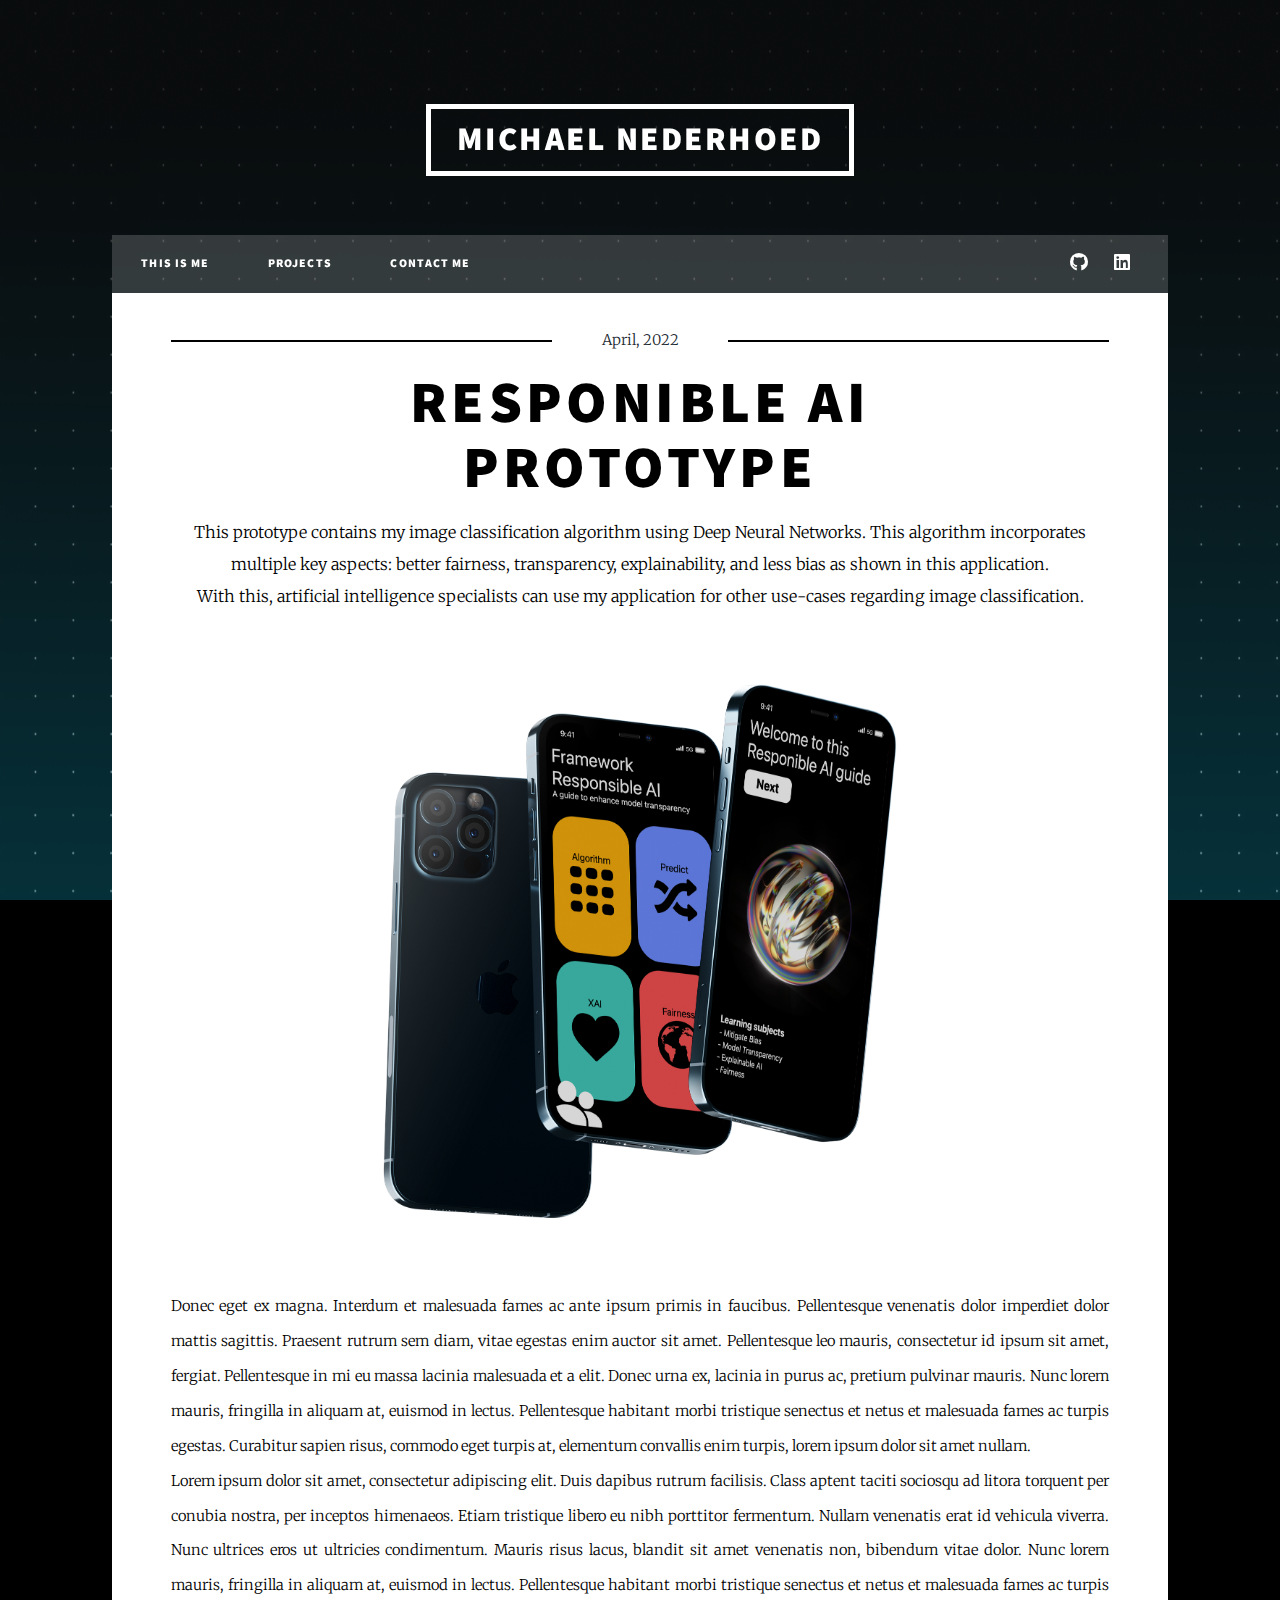
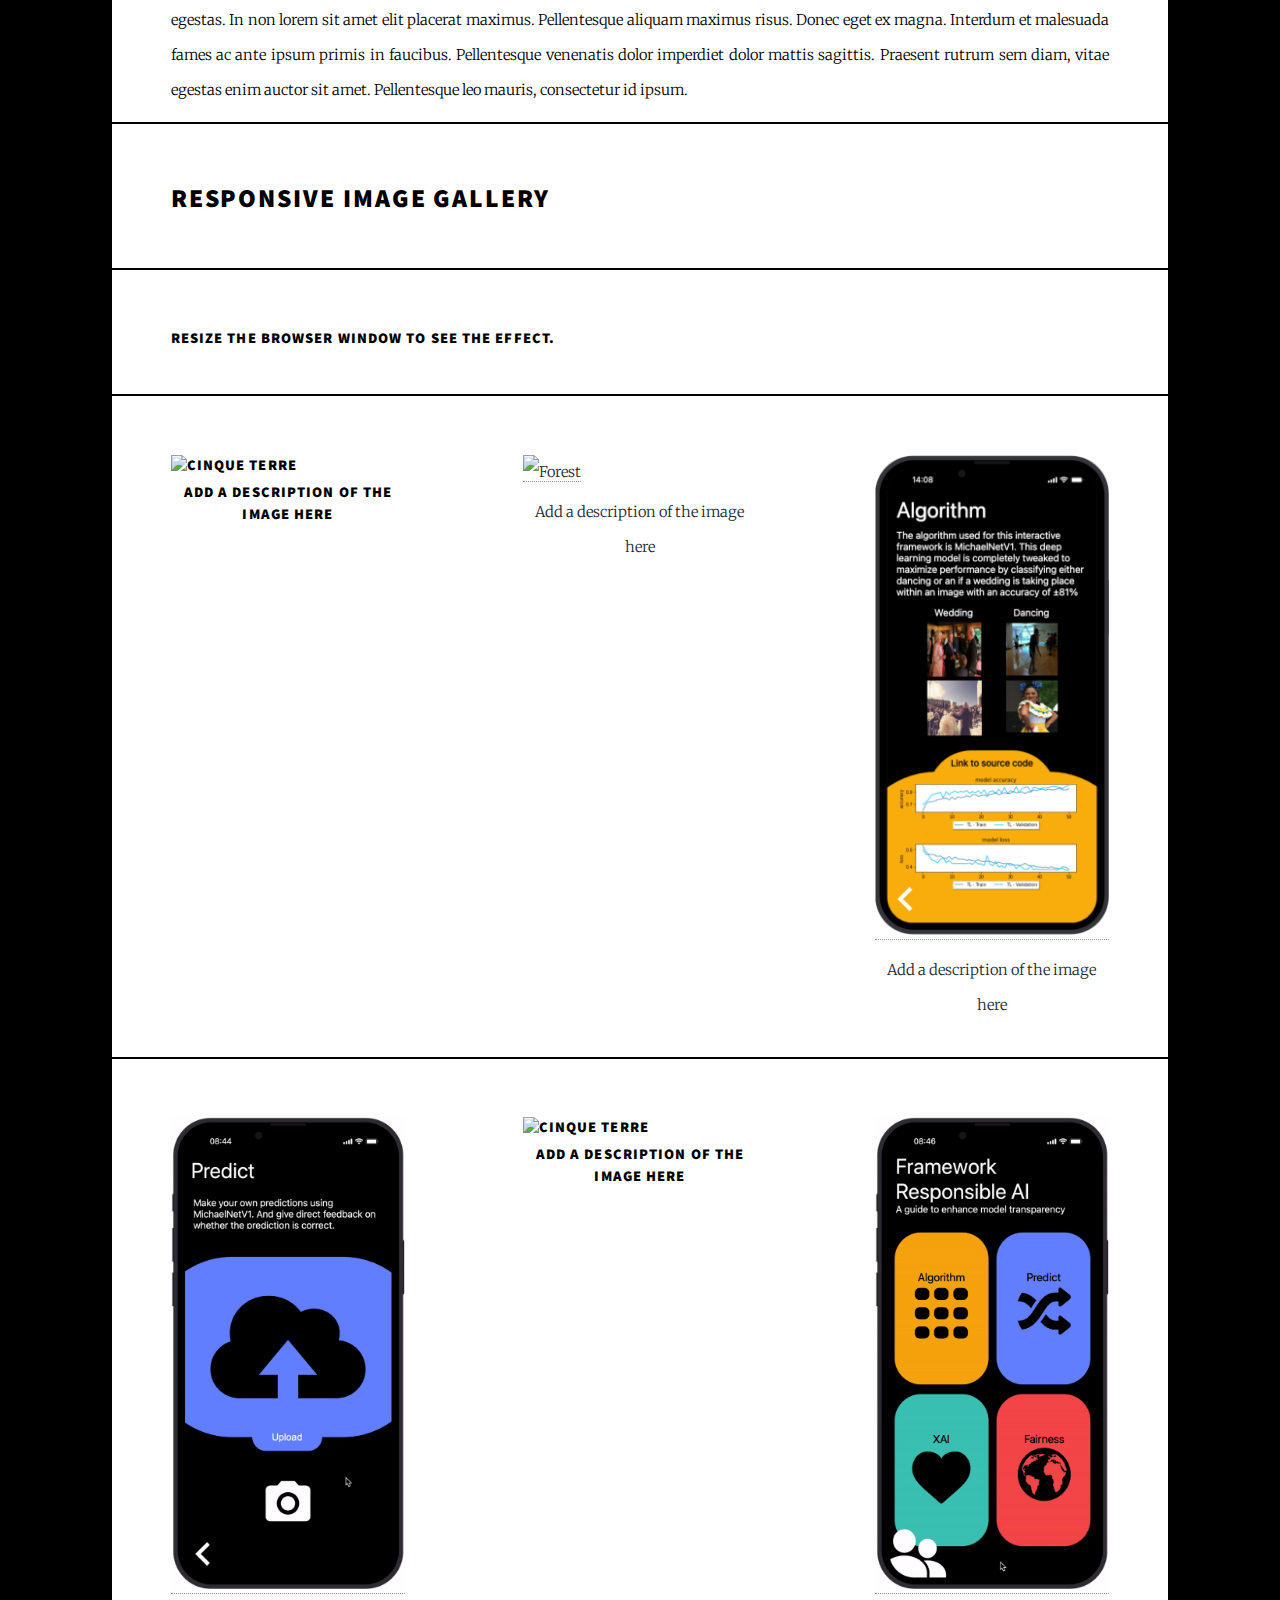
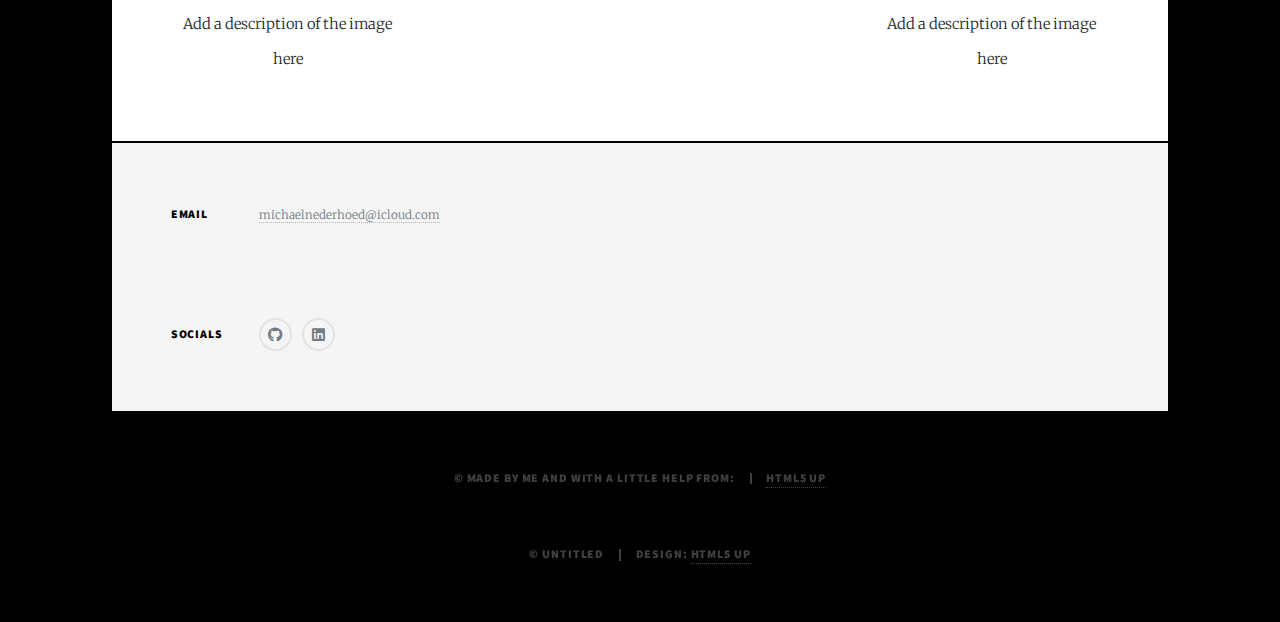
==== commit 419d0fd9: "Page added" ====
--- a/generic.html
+++ b/generic.html
@@ -57,23 +57,123 @@
 							</section>
 
 
-							<div class="box alt">
-								<div class="row gtr-50 gtr-uniform">
-									<div class="col-4"><span class="image fit"><img src="images/app.png" alt="" /></span></div>
-									<div class="col-4"><span class="image fit"><img src="images/app8.gif" alt="" /></span></div>
-									<div class="col-4"><span class="image fit"><img src="images/app2.png" alt="" /></span></div>
-									<!-- Break -->
-									<div class="col-4"><span class="image fit"><img src="images/app3.png" alt="" /></span></div>
-									<div class="col-4"><span class="image fit"><img src="images/app4.png" alt="" /></span></div>
-									<div class="col-4"><span class="image fit"><img src="images/app5.png" alt="" /></span></div>
-									<!-- Break -->
-									<div class="col-4"><span class="image fit"><img src="images/app6.png" alt="" /></span></div>
-									<div class="col-4"><span class="image fit"><img src="images/app7.gif" alt="" /></span></div>
-									<div class="col-4"><span class="image fit"><img src="images/pic02.jpg" alt="" /></span></div>
-								</div>
-							</div>
-
-							
+							<style>
+								div.gallery {
+								  border: 0px solid #ccc;
+								}
+								
+								div.gallery:hover {
+								  border: 0px solid #777;
+								}
+								
+								div.gallery img {
+								  width: 100%;
+								  height: auto;
+								}
+								
+								div.desc {
+								  padding: 5px;
+								  text-align: center;
+								}
+								
+								* {
+								  box-sizing: border-box;
+								}
+								
+								.responsive {
+								  padding: 0 6px;
+								  float: left;
+								  width: 33.33%;
+								}
+								
+								@media only screen and (max-width: 700px) {
+								  .responsive {
+									width: 49.99999%;
+									margin: 6px 0;
+								  }
+								}
+								
+								@media only screen and (max-width: 500px) {
+								  .responsive {
+									width: 100%;
+								  }
+								}
+								
+								.clearfix:after {
+								  content: "";
+								  display: table;
+								  clear: both;
+								}
+								</style>
+
+								
+								<h2>Responsive Image Gallery</h2>
+								
+								<h4>Resize the browser window to see the effect.</h4>
+								
+								<div class="responsive">
+								  <div class="gallery">
+									<h4 target="_blank" href="images/app.png">
+									  <img src="images/prot1.gif" alt="Cinque Terre" width="600" height="300">
+									</a>
+									<div class="desc">Add a description of the image here</div>
+								  </div>
+								</div>
+								
+								
+								<div class="responsive">
+								  <div class="gallery">
+									<a target="_blank" href="images/app8.gif">
+									  <img src="images/prot2.gif" alt="Forest" width="600" height="300">
+									</a>
+									<div class="desc">Add a description of the image here</div>
+								  </div>
+								</div>
+								
+								<div class="responsive">
+								  <div class="gallery">
+									<a target="_blank" href="images/app2.png">
+									  <img src="images/app4.png" alt="Northern Lights" width="650" height="300">
+									</a>
+									<div class="desc">Add a description of the image here</div>
+								  </div>
+								</div>
+								
+								<div class="responsive">
+									<div class="gallery">
+									  <a target="_blank" href="images/app3.png">
+										<img src="images/prot4.gif" alt="Mountains" width="600" height="300">
+									  </a>
+									  <div class="desc">Add a description of the image here</div>
+									</div>
+								  </div>
+
+
+								  
+								  <div class="responsive">
+									<div class="gallery">
+									  <h4 target="_blank" href="images/app.png">
+										<img src="images/proto5.gif" alt="Cinque Terre" width="600" height="300">
+									  </a>
+									  <div class="desc">Add a description of the image here</div>
+									</div>
+								  </div>
+								  
+
+								  
+								  
+								  <div class="responsive">
+									  <div class="gallery">
+										<a target="_blank" href="images/app3.png">
+										  <img src="images/proto8.gif" alt="Mountains" width="600" height="300">
+										</a>
+										<div class="desc">Add a description of the image here</div>
+									  </div>
+									</div>
+
+									
+								
+								<div class="clearfix"></div>
 
 					</div>
 
--- a/assets/css/main.css
+++ b/assets/css/main.css
@@ -331,7 +331,7 @@
 	}
 
 		hr.major {
-			margin: 5rem 0;
+			margin: 1rem 0;
 		}
 
 	.align-left {
@@ -2427,7 +2427,7 @@
 
 		.image.main {
 			display: block;
-			margin: 4rem 0;
+			margin: 2rem 0;
 			width: 100%;
 		}
 
@@ -2689,7 +2689,7 @@
 		}
 
 		header.major {
-			margin: 0 0 5rem 0;
+			margin: 0 0 0rem 0;
 			text-align: center;
 		}
 
@@ -2704,7 +2704,7 @@
 
 			header.major > .date {
 				font-size: 1rem;
-				margin: 0 0 4rem 0;
+				margin: 0 0 1rem 0;
 			}
 
 				header.major > .date:before, header.major > .date:after {
@@ -2735,7 +2735,7 @@
 		@media screen and (max-width: 736px) {
 
 			header.major {
-				margin: 0 0 2rem 0;
+				margin: 0 0 1rem 0;
 			}
 
 		}
@@ -3512,7 +3512,6 @@
 		#main > * {
 			padding: 4rem 4rem 2rem 4rem ;
 			border-top: solid 2px #000000;
-			margin: 0;
 		}
 
 			#main > *:first-child {
@@ -3534,7 +3533,7 @@
 			#main > .post header.major > h1, #main > .post header.major h2 {
 				font-size: 4rem;
 				line-height: 1.1;
-				margin: 0 0 2rem 0;
+				margin: 0 0 1rem 0;
 			}
 
 			#main > .post.featured {
@@ -3557,7 +3556,7 @@
 
 					#main > .post header.major > .date {
 						margin-top: -1rem;
-						margin-bottom: 2rem;
+						margin-bottom: 1rem;
 					}
 
 					#main > .post header.major > h1, #main > .post header.major h2 {
@@ -3677,7 +3676,7 @@
 		@media screen and (max-width: 736px) {
 
 			#main > * {
-				padding: 2rem 2rem 1rem 2rem ;
+				padding: 2rem 0rem 1rem 0rem ;
 			}
 			#actions {
 				padding-bottom: 0vh;
